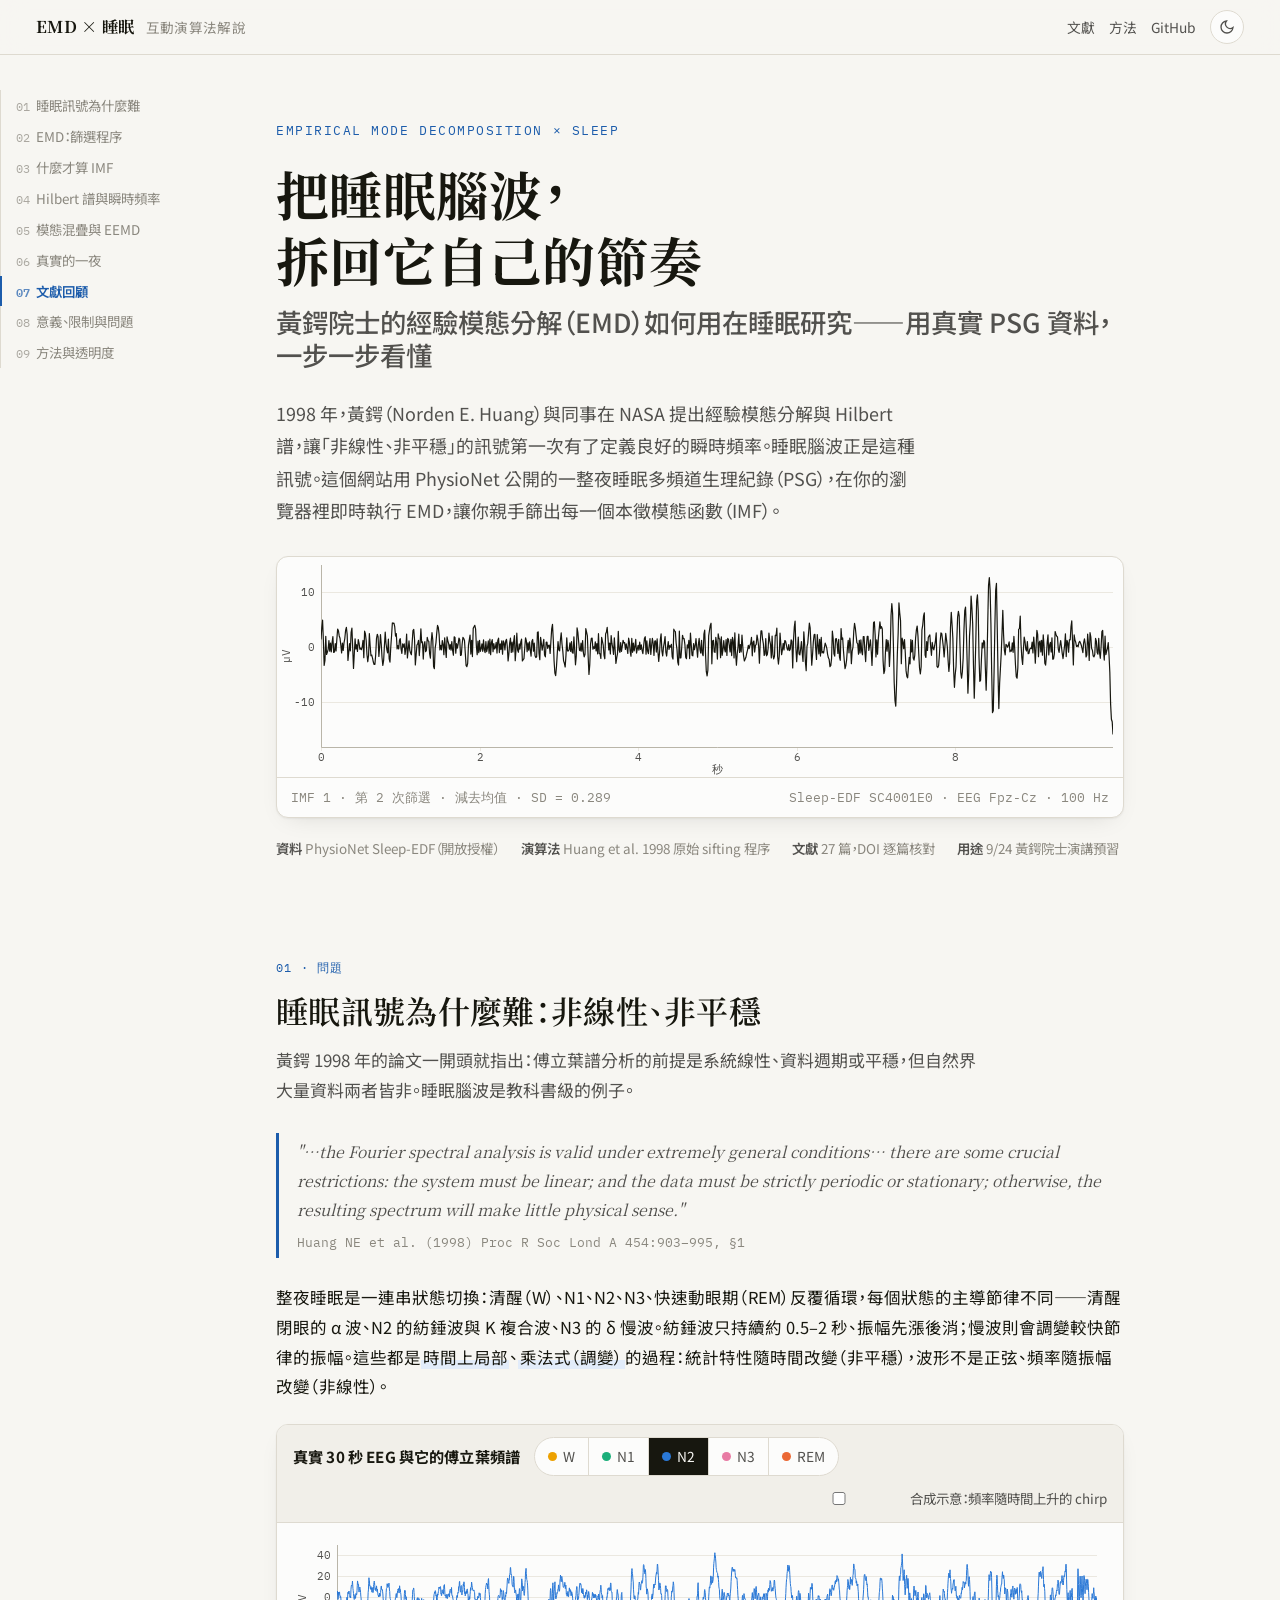
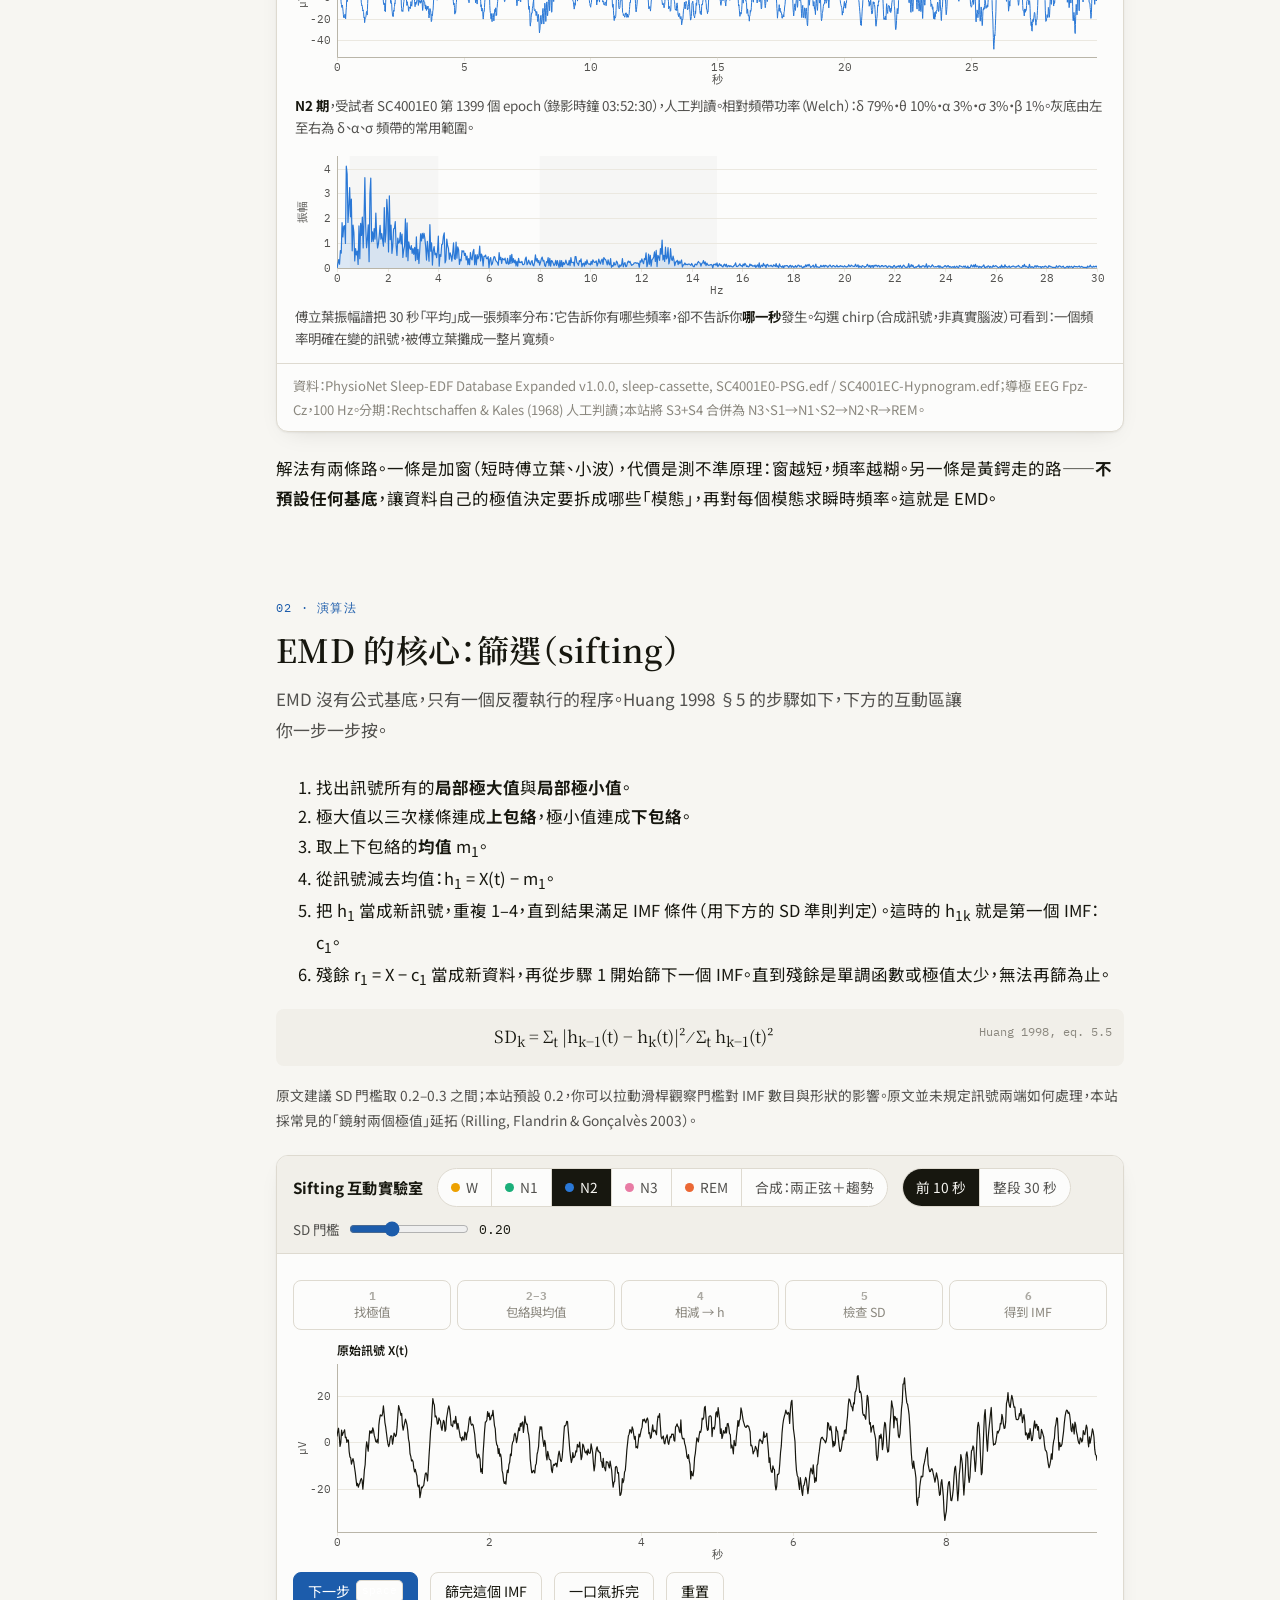
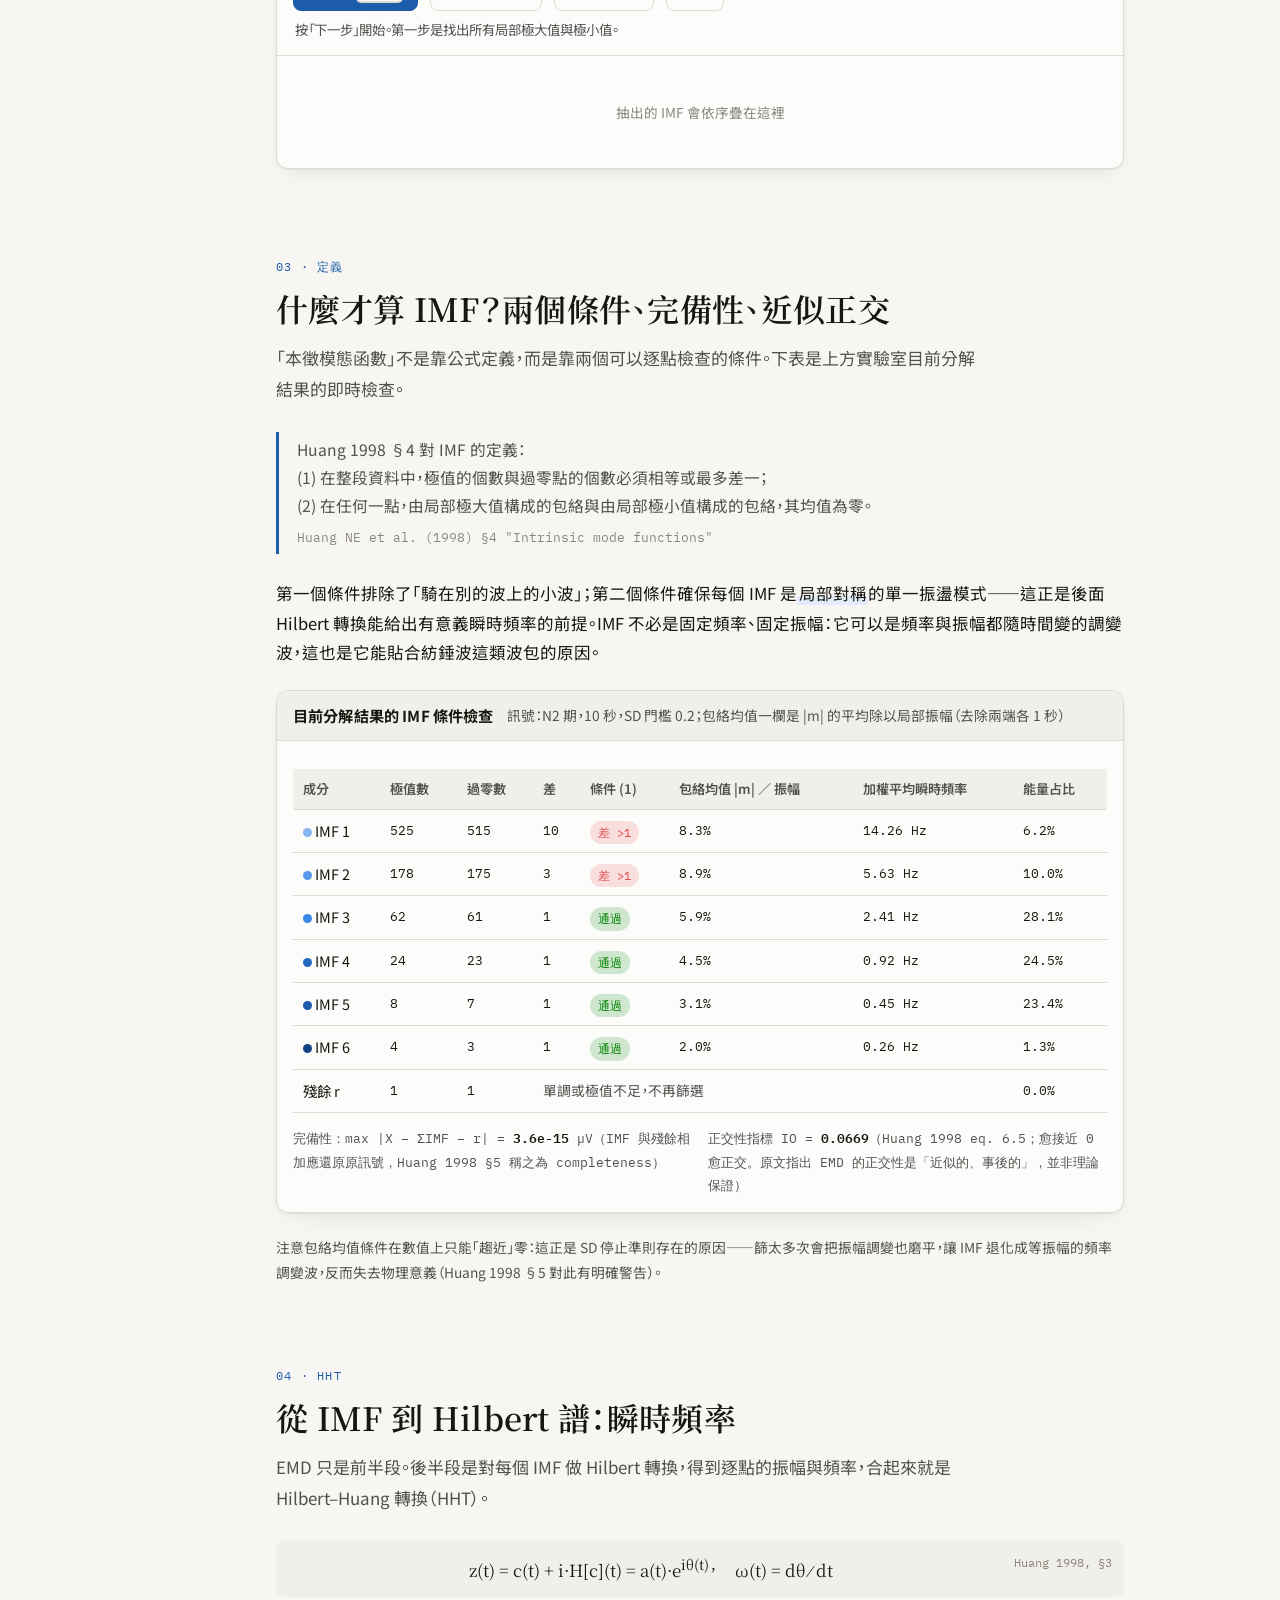
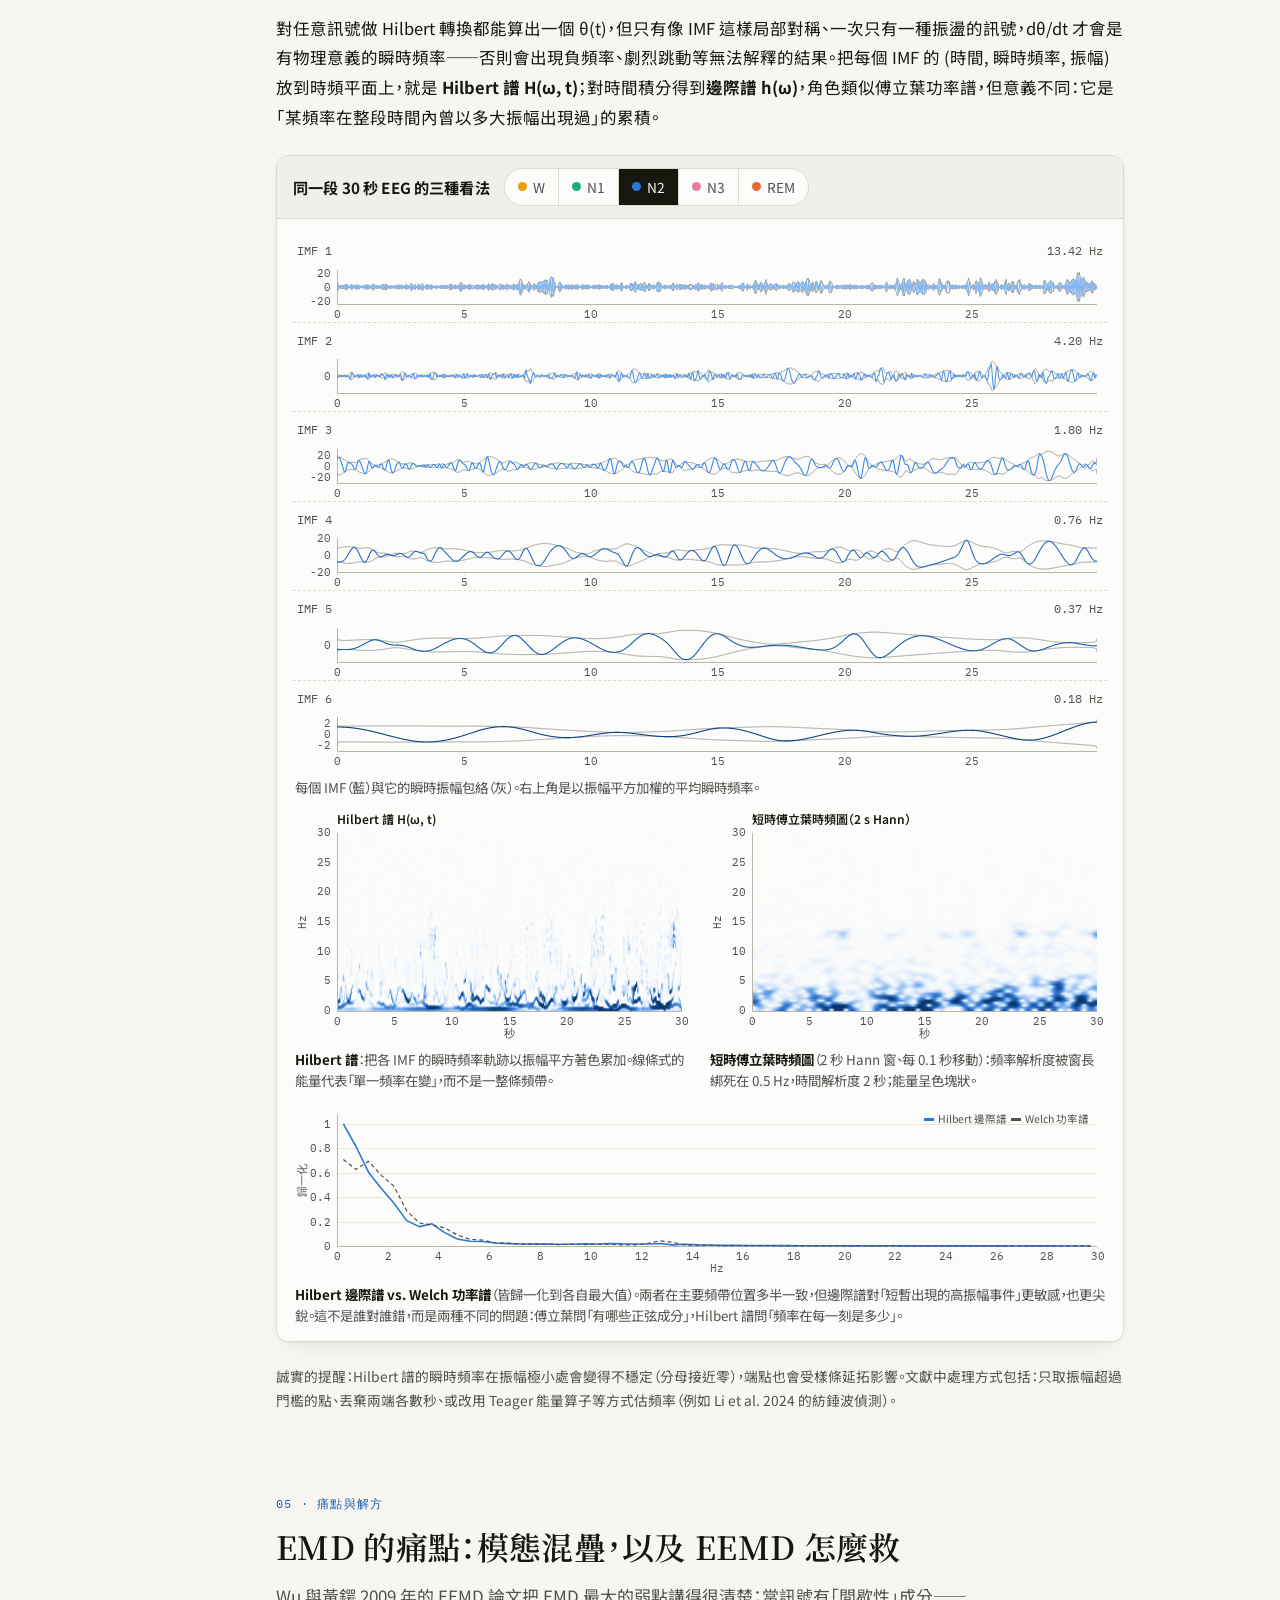
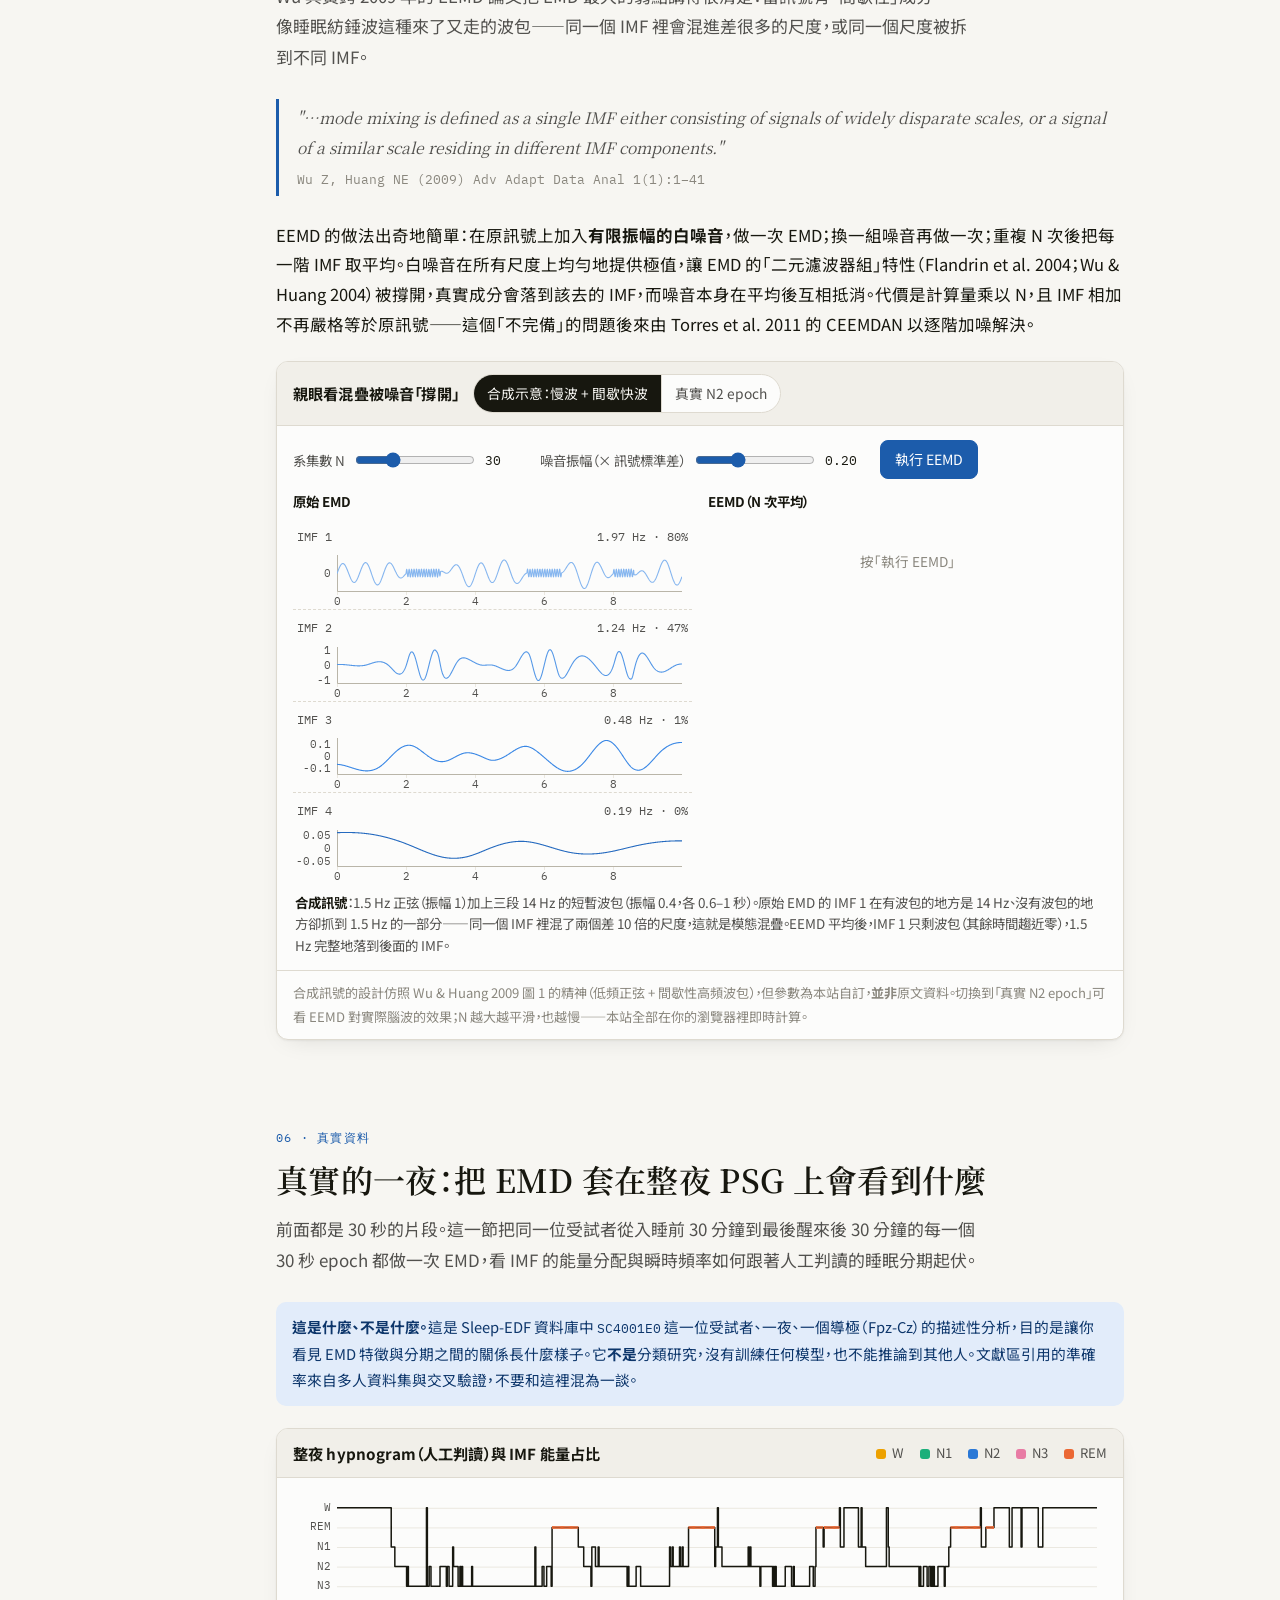
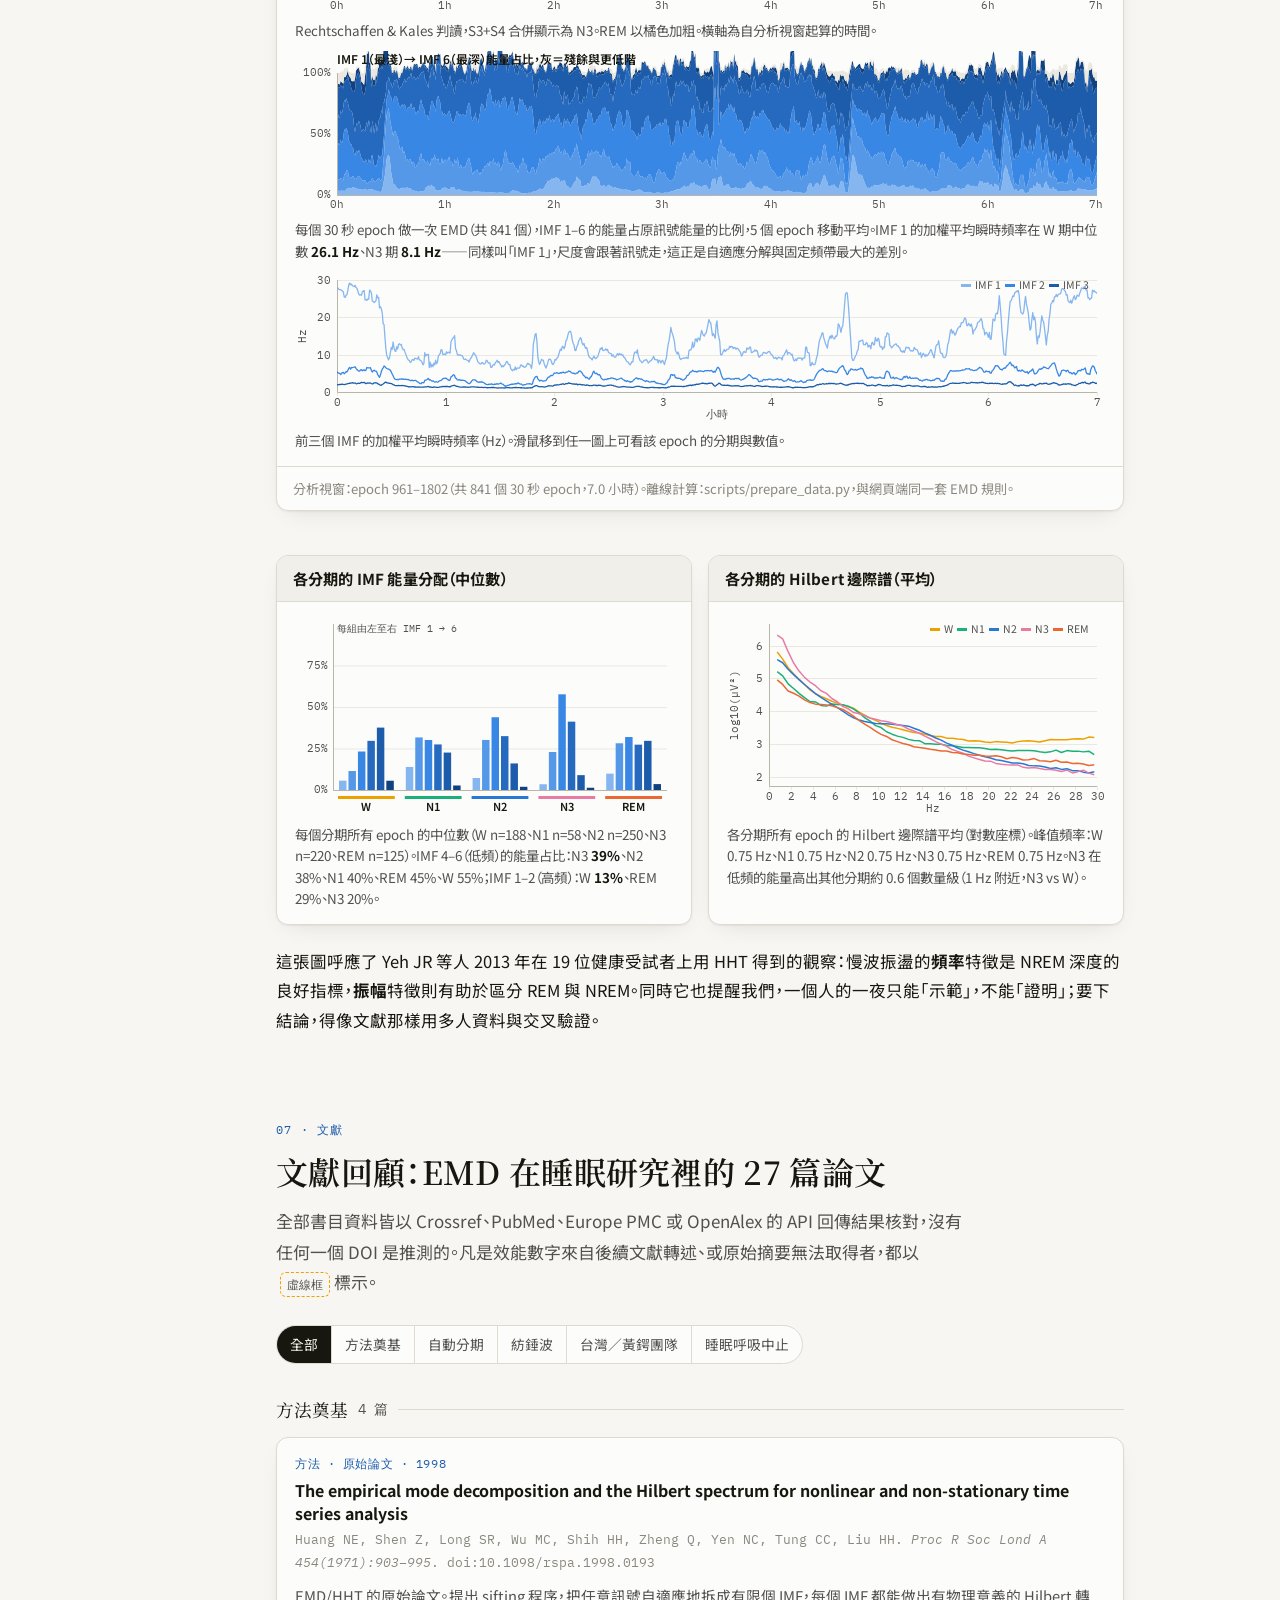
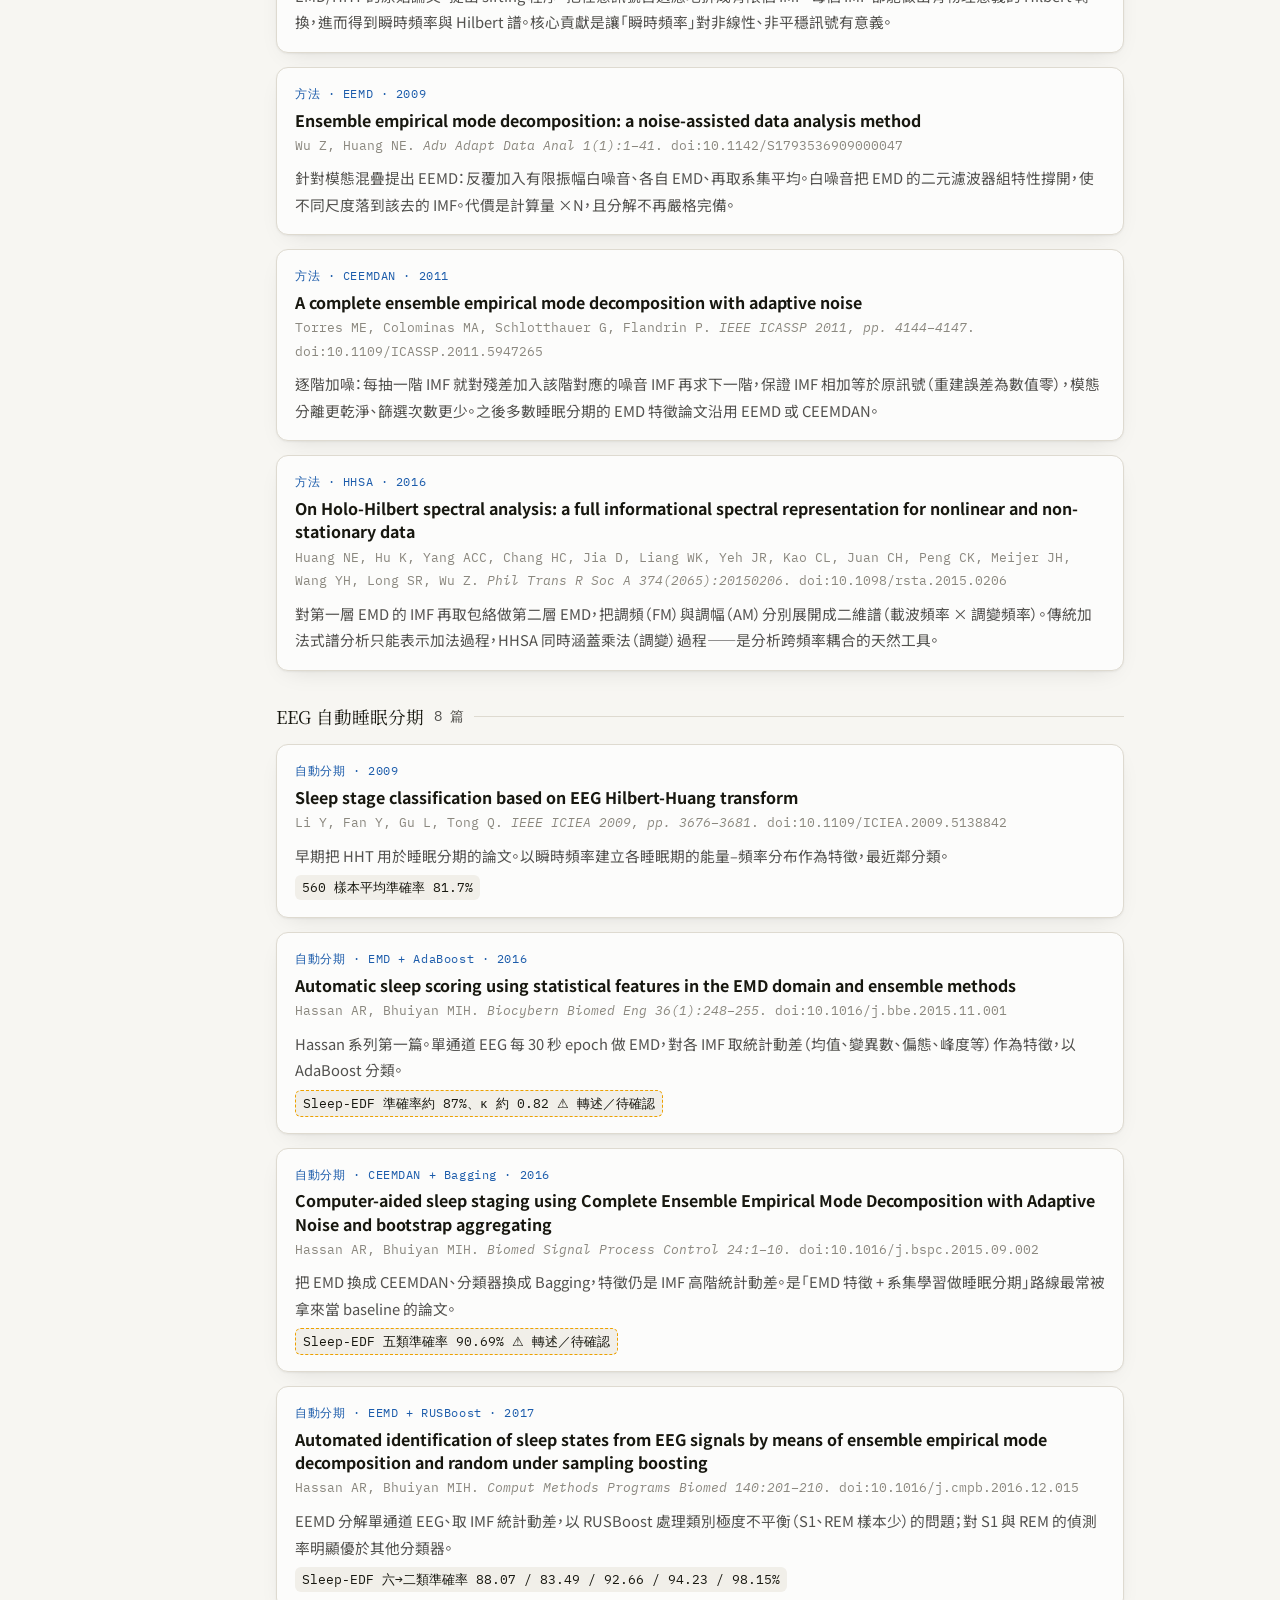
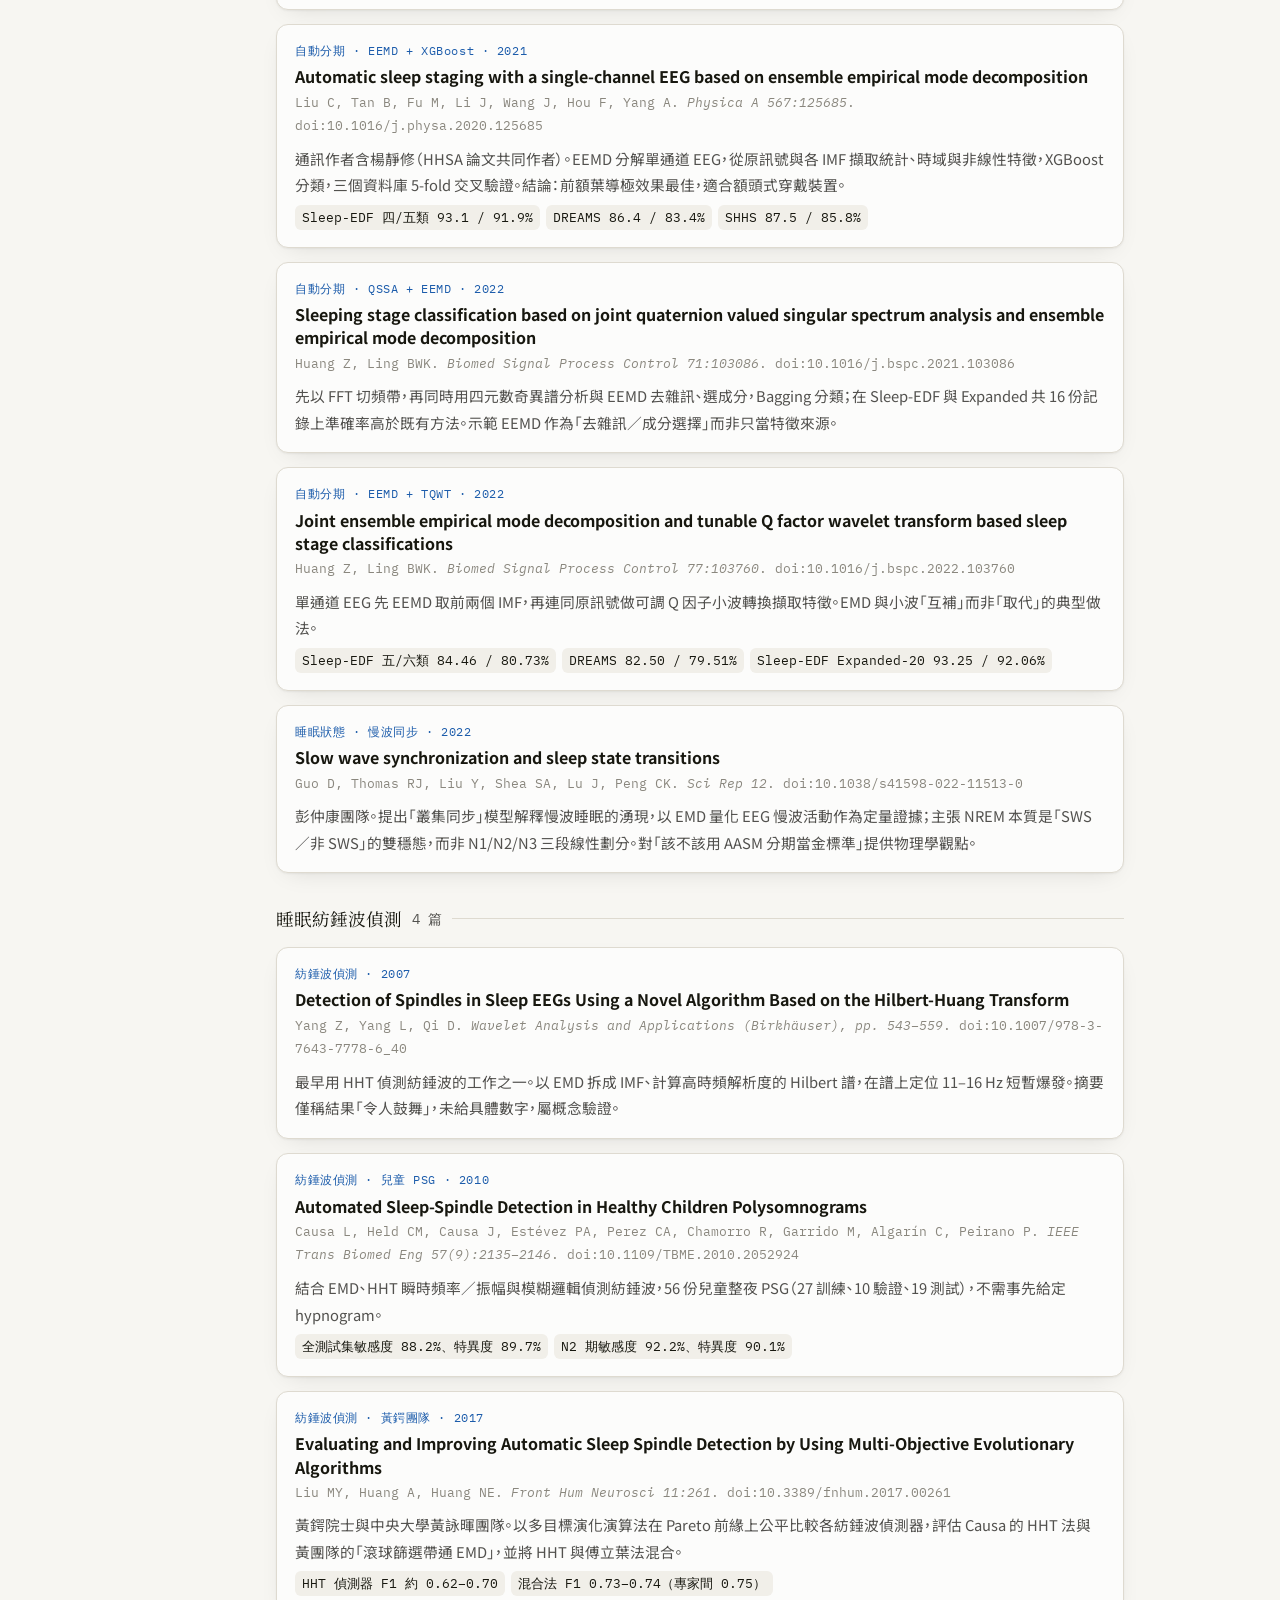
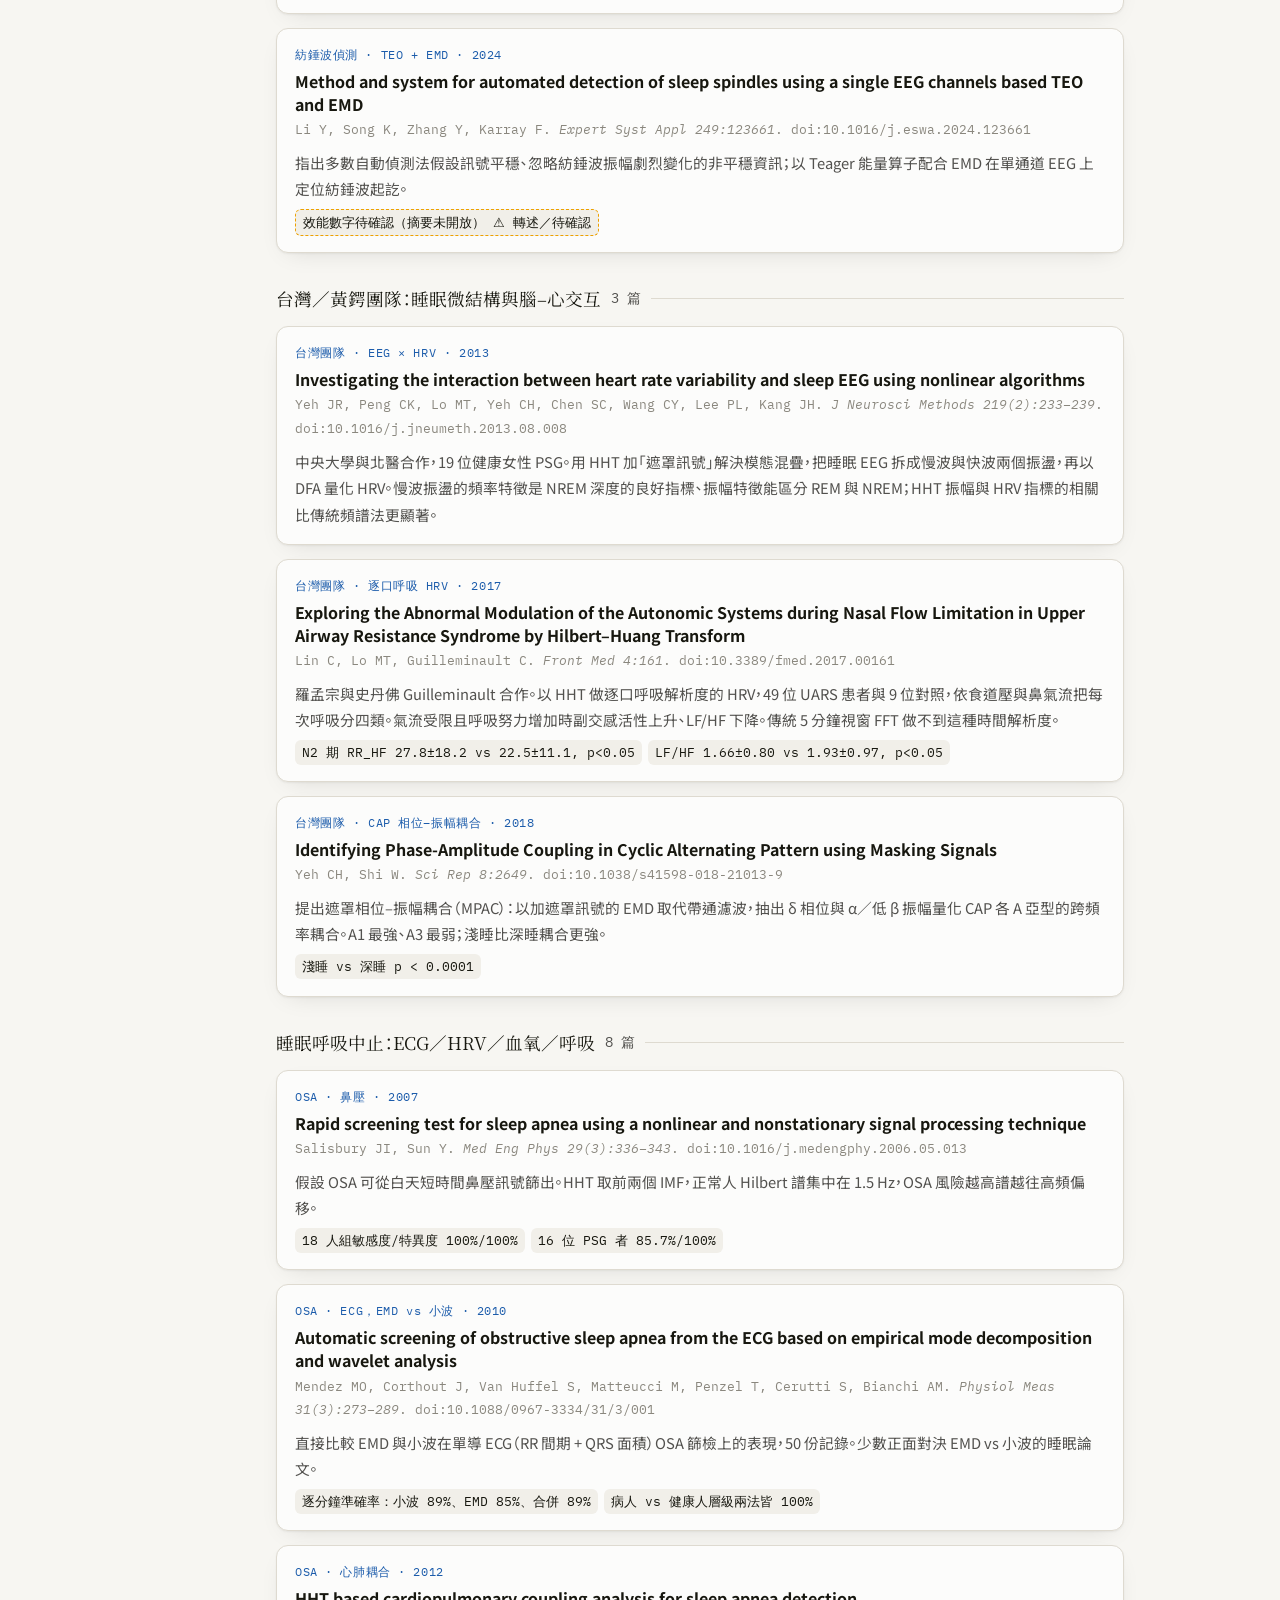
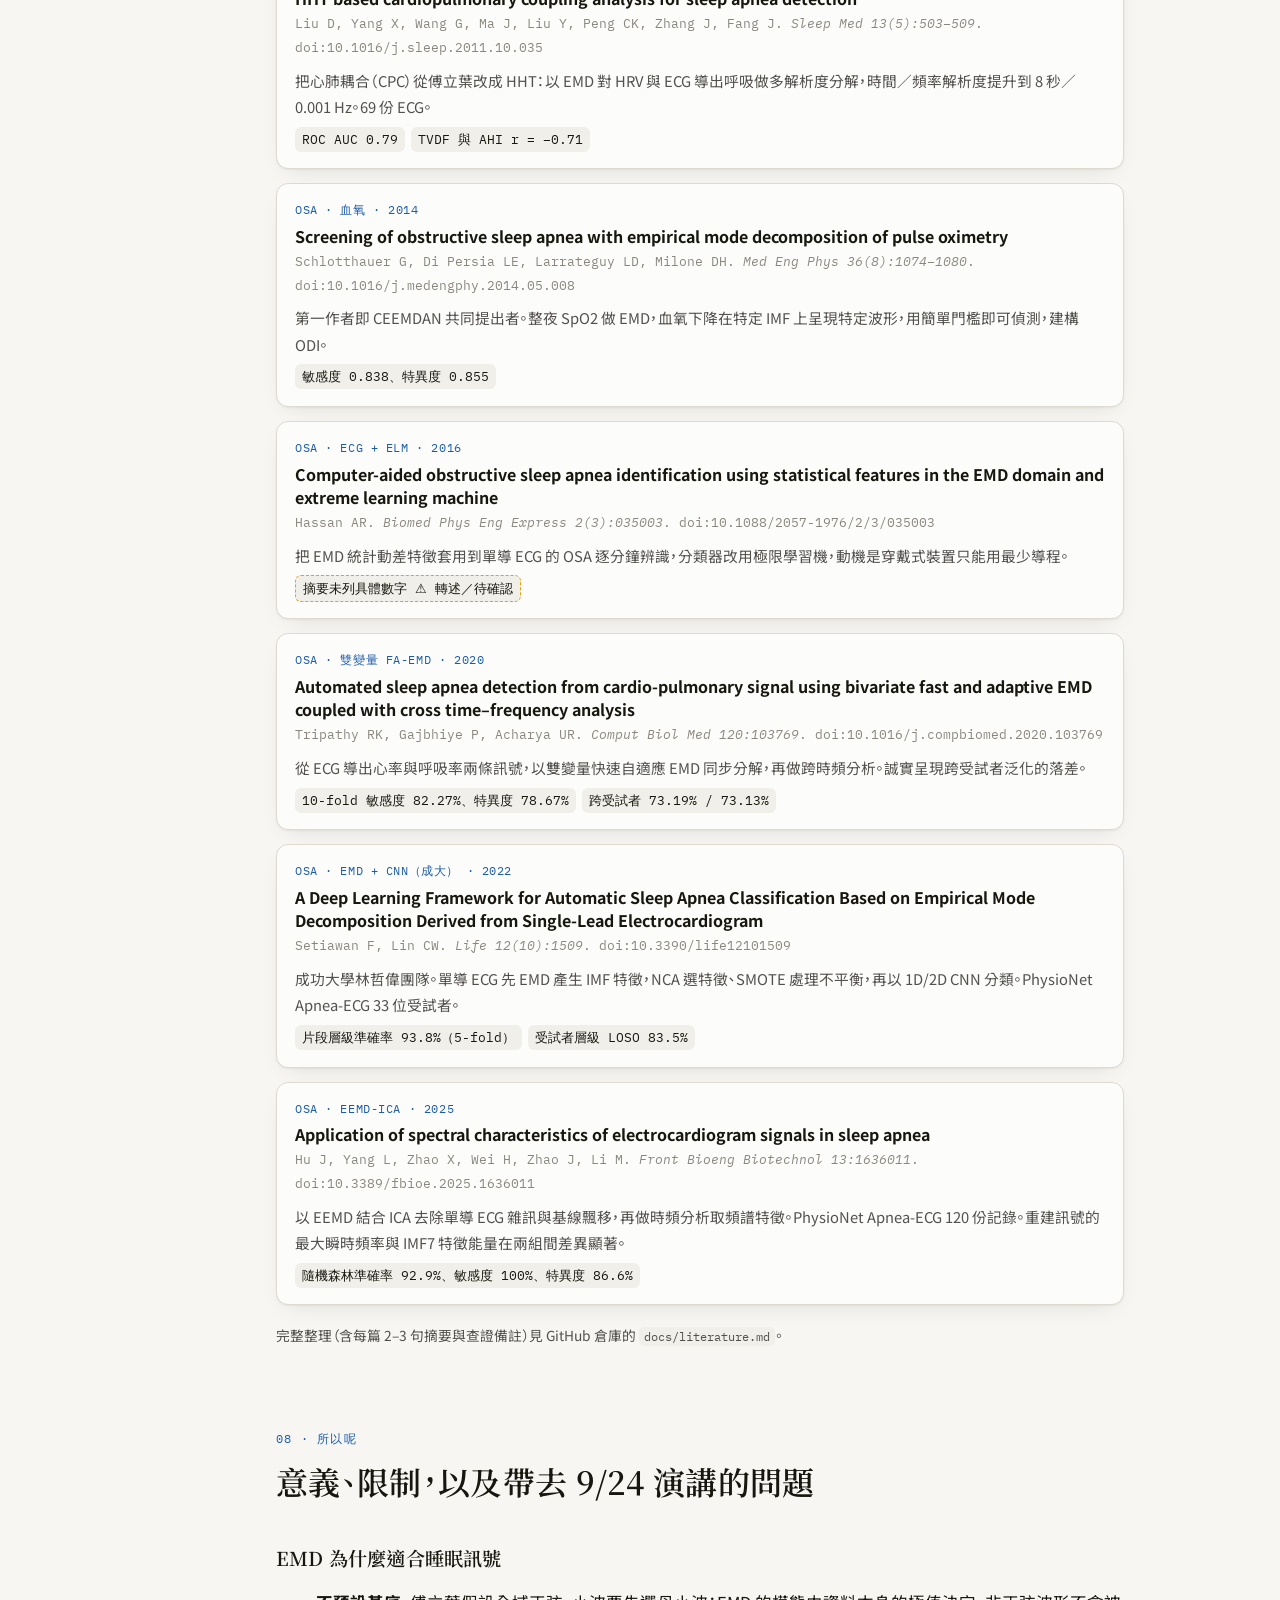
==== site/index.html @ a215f385 "EMD × 睡眠互動網站：sifting 動畫、IMF 檢驗、Hilbert 譜、EEMD、整夜 PSG 分析與 27 篇文獻 - site/：純靜態網站，瀏覽器端 EMD/EEMD/HHT（dsp." ====
<!DOCTYPE html>
<html lang="zh-Hant-TW">
<head>
<meta charset="utf-8">
<meta name="viewport" content="width=device-width, initial-scale=1">
<title>EMD 與睡眠：把腦波拆回它自己的節奏</title>
<meta name="description" content="用真實 PSG 資料，在瀏覽器裡一步步執行黃鍔院士的經驗模態分解（EMD）與 Hilbert–Huang 轉換，解釋它在睡眠研究中的意義。27 篇文獻皆經 DOI 核對。">
<meta property="og:title" content="EMD 與睡眠：把腦波拆回它自己的節奏">
<meta property="og:description" content="互動演算法網站：真實睡眠腦波、逐步 sifting、Hilbert 譜 vs. 時頻圖、EEMD、整夜資料與 27 篇核對過的文獻。">
<link rel="preconnect" href="https://fonts.googleapis.com">
<link rel="preconnect" href="https://fonts.gstatic.com" crossorigin>
<link href="https://fonts.googleapis.com/css2?family=IBM+Plex+Mono:wght@400;500&family=Noto+Sans+TC:wght@400;500;700&family=Noto+Serif+TC:wght@600;700&display=swap" rel="stylesheet">
<link rel="stylesheet" href="css/style.css">
<link rel="icon" href="data:image/svg+xml,%3Csvg xmlns='http://www.w3.org/2000/svg' viewBox='0 0 32 32'%3E%3Cpath d='M2 18c4-14 6 14 10 0s6 14 10 0 4 14 8 0' fill='none' stroke='%231c5cab' stroke-width='3' stroke-linecap='round'/%3E%3C/svg%3E">
<script>
  try { const t = localStorage.getItem('theme'); if (t) document.documentElement.dataset.theme = t; } catch (e) {}
</script>
</head>
<body>

<header class="topbar">
  <div class="inner">
    <div class="brand">EMD × 睡眠 <span>互動演算法解說</span></div>
    <div class="spacer"></div>
    <a class="link" href="#lit">文獻</a>
    <a class="link" href="#method">方法</a>
    <a class="link" id="gh-link" href="https://github.com/chiayumd15/emd-sleep" target="_blank" rel="noopener">GitHub</a>
    <button class="iconbtn" id="theme-toggle" title="切換深淺色" aria-label="切換深淺色">
      <svg width="16" height="16" viewBox="0 0 24 24" fill="none" stroke="currentColor" stroke-width="2" stroke-linecap="round"><path d="M21 12.8A9 9 0 1 1 11.2 3a7 7 0 0 0 9.8 9.8z"/></svg>
    </button>
  </div>
  <div class="progress" id="progress"></div>
</header>

<nav class="toc" aria-label="目錄">
  <ol id="toc"></ol>
</nav>

<main class="container">

<!-- ================= HERO ================= -->
<section class="hero" id="top">
  <div class="eyebrow">Empirical Mode Decomposition × Sleep</div>
  <h1>把睡眠腦波，<br>拆回它自己的節奏
    <span class="sub">黃鍔院士的經驗模態分解（EMD）如何用在睡眠研究——用真實 PSG 資料，一步一步看懂</span>
  </h1>
  <p class="lede">1998 年，黃鍔（Norden E. Huang）與同事在 NASA 提出經驗模態分解與 Hilbert 譜，讓「非線性、非平穩」的訊號第一次有了定義良好的瞬時頻率。睡眠腦波正是這種訊號。這個網站用 PhysioNet 公開的一整夜睡眠多頻道生理紀錄（PSG），在你的瀏覽器裡即時執行 EMD，讓你親手篩出每一個本徵模態函數（IMF）。</p>
  <div class="hero-canvas">
    <canvas id="hero-canvas" aria-label="即時 sifting 動畫"></canvas>
    <div class="cap"><span id="hero-cap">載入真實 EEG 中…</span><span>Sleep-EDF SC4001E0 · EEG Fpz-Cz · 100 Hz</span></div>
  </div>
  <div class="meta">
    <div><b>資料</b> PhysioNet Sleep-EDF（開放授權）</div>
    <div><b>演算法</b> Huang et al. 1998 原始 sifting 程序</div>
    <div><b>文獻</b> 27 篇，DOI 逐篇核對</div>
    <div><b>用途</b> 9/24 黃鍔院士演講預習</div>
  </div>
</section>

<!-- ================= 1 ================= -->
<section class="chapter fade" id="s1" data-title="睡眠訊號為什麼難">
  <div class="kicker">01 · 問題</div>
  <h2>睡眠訊號為什麼難：非線性、非平穩</h2>
  <p class="intro">黃鍔 1998 年的論文一開頭就指出：傅立葉譜分析的前提是系統線性、資料週期或平穩，但自然界大量資料兩者皆非。睡眠腦波是教科書級的例子。</p>

  <div class="quote"><span class="en">"…the Fourier spectral analysis is valid under extremely general conditions… there are some crucial restrictions: the system must be linear; and the data must be strictly periodic or stationary; otherwise, the resulting spectrum will make little physical sense."</span>
    <span class="src">Huang NE et al. (1998) Proc R Soc Lond A 454:903–995, §1</span></div>

  <p>整夜睡眠是一連串狀態切換：清醒（W）、N1、N2、N3、快速動眼期（REM）反覆循環，每個狀態的主導節律不同——清醒閉眼的 α 波、N2 的紡錘波與 K 複合波、N3 的 δ 慢波。紡錘波只持續約 0.5–2 秒、振幅先漲後消；慢波則會調變較快節律的振幅。這些都是<em>時間上局部</em>、<em>乘法式（調變）</em>的過程：統計特性隨時間改變（非平穩），波形不是正弦、頻率隨振幅改變（非線性）。</p>

  <div class="card pad0">
    <div class="hd">
      <h4>真實 30 秒 EEG 與它的傅立葉頻譜</h4>
      <div class="seg" id="s1-stage" role="group" aria-label="選擇睡眠分期"></div>
      <label class="slider" style="margin-left:auto"><input type="checkbox" id="s1-chirp"> 合成示意：頻率隨時間上升的 chirp</label>
    </div>
    <div class="bd">
      <canvas id="s1-sig" height="150"></canvas>
      <div class="figcap" id="s1-cap"></div>
      <canvas id="s1-spec" height="150" style="margin-top:10px"></canvas>
      <div class="figcap">傅立葉振幅譜把 30 秒「平均」成一張頻率分布：它告訴你有哪些頻率，卻不告訴你<b>哪一秒</b>發生。勾選 chirp（合成訊號，非真實腦波）可看到：一個頻率明確在變的訊號，被傅立葉攤成一整片寬頻。</div>
    </div>
    <div class="ft" id="s1-src"></div>
  </div>

  <p>解法有兩條路。一條是加窗（短時傅立葉、小波），代價是測不準原理：窗越短，頻率越糊。另一條是黃鍔走的路——<strong>不預設任何基底</strong>，讓資料自己的極值決定要拆成哪些「模態」，再對每個模態求瞬時頻率。這就是 EMD。</p>
</section>

<!-- ================= 2 ================= -->
<section class="chapter fade" id="s2" data-title="EMD：篩選程序">
  <div class="kicker">02 · 演算法</div>
  <h2>EMD 的核心：篩選（sifting）</h2>
  <p class="intro">EMD 沒有公式基底，只有一個反覆執行的程序。Huang 1998 §5 的步驟如下，下方的互動區讓你一步一步按。</p>

  <ol>
    <li>找出訊號所有的<strong>局部極大值</strong>與<strong>局部極小值</strong>。</li>
    <li>極大值以三次樣條連成<strong>上包絡</strong>，極小值連成<strong>下包絡</strong>。</li>
    <li>取上下包絡的<strong>均值</strong> m<sub>1</sub>。</li>
    <li>從訊號減去均值：h<sub>1</sub> = X(t) − m<sub>1</sub>。</li>
    <li>把 h<sub>1</sub> 當成新訊號，重複 1–4，直到結果滿足 IMF 條件（用下方的 SD 準則判定）。這時的 h<sub>1k</sub> 就是第一個 IMF：c<sub>1</sub>。</li>
    <li>殘餘 r<sub>1</sub> = X − c<sub>1</sub> 當成新資料，再從步驟 1 開始篩下一個 IMF。直到殘餘是單調函數或極值太少，無法再篩為止。</li>
  </ol>

  <div class="formula"><span class="lbl">Huang 1998, eq. 5.5</span>
    SD<sub>k</sub> = Σ<sub>t</sub> |h<sub>k−1</sub>(t) − h<sub>k</sub>(t)|² ⁄ Σ<sub>t</sub> h<sub>k−1</sub>(t)²
  </div>
  <p class="small">原文建議 SD 門檻取 0.2–0.3 之間；本站預設 0.2，你可以拉動滑桿觀察門檻對 IMF 數目與形狀的影響。原文並未規定訊號兩端如何處理，本站採常見的「鏡射兩個極值」延拓（Rilling, Flandrin &amp; Gonçalvès 2003）。</p>

  <div class="card pad0" id="playground">
    <div class="hd">
      <h4>Sifting 互動實驗室</h4>
      <div class="seg" id="s2-stage" role="group" aria-label="選擇訊號"></div>
      <label class="slider">SD 門檻 <input type="range" id="s2-sd" min="0.05" max="0.5" step="0.05" value="0.2"><span class="v" id="s2-sdv">0.20</span></label>
    </div>
    <div class="bd">
      <div class="steps" id="s2-steps">
        <div class="st" data-k="extrema"><b>1</b>找極值</div>
        <div class="st" data-k="envelope"><b>2–3</b>包絡與均值</div>
        <div class="st" data-k="sift"><b>4</b>相減 → h</div>
        <div class="st" data-k="check"><b>5</b>檢查 SD</div>
        <div class="st" data-k="imf"><b>6</b>得到 IMF</div>
      </div>
      <canvas id="s2-main" height="220"></canvas>
      <div class="controls" style="margin-top:10px">
        <button class="btn primary" id="s2-next">下一步 <kbd>space</kbd></button>
        <button class="btn" id="s2-auto-imf">篩完這個 IMF</button>
        <button class="btn" id="s2-auto-all">一口氣拆完</button>
        <button class="btn" id="s2-reset">重置</button>
        <span class="stat" id="s2-stat"></span>
      </div>
      <div class="figcap" id="s2-explain"></div>
    </div>
    <div class="bd imf-stack" id="s2-stack" style="border-top:1px solid var(--border)"></div>
  </div>
</section>

<!-- ================= 3 ================= -->
<section class="chapter fade" id="s3" data-title="什麼才算 IMF">
  <div class="kicker">03 · 定義</div>
  <h2>什麼才算 IMF？兩個條件、完備性、近似正交</h2>
  <p class="intro">「本徵模態函數」不是靠公式定義，而是靠兩個可以逐點檢查的條件。下表是上方實驗室目前分解結果的即時檢查。</p>

  <div class="quote">Huang 1998 §4 對 IMF 的定義：<br>(1) 在整段資料中，極值的個數與過零點的個數必須相等或最多差一；<br>(2) 在任何一點，由局部極大值構成的包絡與由局部極小值構成的包絡，其均值為零。
    <span class="src">Huang NE et al. (1998) §4 "Intrinsic mode functions"</span></div>

  <p>第一個條件排除了「騎在別的波上的小波」；第二個條件確保每個 IMF 是<em>局部對稱</em>的單一振盪模式——這正是後面 Hilbert 轉換能給出有意義瞬時頻率的前提。IMF 不必是固定頻率、固定振幅：它可以是頻率與振幅都隨時間變的調變波，這也是它能貼合紡錘波這類波包的原因。</p>

  <div class="card pad0">
    <div class="hd"><h4>目前分解結果的 IMF 條件檢查</h4><span class="small" id="s3-which"></span></div>
    <div class="bd" style="overflow-x:auto">
      <table class="tbl" id="s3-table"><thead><tr><th>成分</th><th>極值數</th><th>過零數</th><th>差</th><th>條件 (1)</th><th>包絡均值 |m| ／ 振幅</th><th>加權平均瞬時頻率</th><th>能量占比</th></tr></thead><tbody></tbody></table>
      <div class="row two" style="margin-top:6px">
        <div class="stat">完備性：max |X − ΣIMF − r| = <b id="s3-recon">—</b> µV（IMF 與殘餘相加應還原原訊號，Huang 1998 §5 稱之為 completeness）</div>
        <div class="stat">正交性指標 IO = <b id="s3-io">—</b>（Huang 1998 eq. 6.5；愈接近 0 愈正交。原文指出 EMD 的正交性是「近似的、事後的」，並非理論保證）</div>
      </div>
    </div>
  </div>
  <p class="small">注意包絡均值條件在數值上只能「趨近」零：這正是 SD 停止準則存在的原因——篩太多次會把振幅調變也磨平，讓 IMF 退化成等振幅的頻率調變波，反而失去物理意義（Huang 1998 §5 對此有明確警告）。</p>
</section>

<!-- ================= 4 ================= -->
<section class="chapter fade" id="s4" data-title="Hilbert 譜與瞬時頻率">
  <div class="kicker">04 · HHT</div>
  <h2>從 IMF 到 Hilbert 譜：瞬時頻率</h2>
  <p class="intro">EMD 只是前半段。後半段是對每個 IMF 做 Hilbert 轉換，得到逐點的振幅與頻率，合起來就是 Hilbert–Huang 轉換（HHT）。</p>

  <div class="formula"><span class="lbl">Huang 1998, §3</span>
    z(t) = c(t) + i·H[c](t) = a(t)·e<sup>iθ(t)</sup>，　ω(t) = dθ ⁄ dt
  </div>
  <p>對任意訊號做 Hilbert 轉換都能算出一個 θ(t)，但只有像 IMF 這樣局部對稱、一次只有一種振盪的訊號，dθ/dt 才會是有物理意義的瞬時頻率——否則會出現負頻率、劇烈跳動等無法解釋的結果。把每個 IMF 的 (時間, 瞬時頻率, 振幅) 放到時頻平面上，就是 <strong>Hilbert 譜 H(ω, t)</strong>；對時間積分得到<strong>邊際譜 h(ω)</strong>，角色類似傅立葉功率譜，但意義不同：它是「某頻率在整段時間內曾以多大振幅出現過」的累積。</p>

  <div class="card pad0">
    <div class="hd"><h4>同一段 30 秒 EEG 的三種看法</h4><div class="seg" id="s4-stage" role="group"></div></div>
    <div class="bd">
      <div id="s4-imfs" class="imf-stack"></div>
      <div class="figcap" style="margin-bottom:12px">每個 IMF（藍）與它的瞬時振幅包絡（灰）。右上角是以振幅平方加權的平均瞬時頻率。</div>
      <div class="row two">
        <div><canvas id="s4-hs" height="230"></canvas><div class="figcap"><b>Hilbert 譜</b>：把各 IMF 的瞬時頻率軌跡以振幅平方著色累加。線條式的能量代表「單一頻率在變」，而不是一整條頻帶。</div></div>
        <div><canvas id="s4-stft" height="230"></canvas><div class="figcap"><b>短時傅立葉時頻圖</b>（2 秒 Hann 窗、每 0.1 秒移動）：頻率解析度被窗長綁死在 0.5 Hz，時間解析度 2 秒；能量呈色塊狀。</div></div>
      </div>
      <canvas id="s4-marg" height="170" style="margin-top:14px"></canvas>
      <div class="figcap"><b>Hilbert 邊際譜 vs. Welch 功率譜</b>（皆歸一化到各自最大值）。兩者在主要頻帶位置多半一致，但邊際譜對「短暫出現的高振幅事件」更敏感，也更尖銳。這不是誰對誰錯，而是兩種不同的問題：傅立葉問「有哪些正弦成分」，Hilbert 譜問「頻率在每一刻是多少」。</div>
    </div>
  </div>
  <p class="small">誠實的提醒：Hilbert 譜的瞬時頻率在振幅極小處會變得不穩定（分母接近零），端點也會受樣條延拓影響。文獻中處理方式包括：只取振幅超過門檻的點、丟棄兩端各數秒、或改用 Teager 能量算子等方式估頻率（例如 Li et al. 2024 的紡錘波偵測）。</p>
</section>

<!-- ================= 5 ================= -->
<section class="chapter fade" id="s5" data-title="模態混疊與 EEMD">
  <div class="kicker">05 · 痛點與解方</div>
  <h2>EMD 的痛點：模態混疊，以及 EEMD 怎麼救</h2>
  <p class="intro">Wu 與黃鍔 2009 年的 EEMD 論文把 EMD 最大的弱點講得很清楚：當訊號有「間歇性」成分——像睡眠紡錘波這種來了又走的波包——同一個 IMF 裡會混進差很多的尺度，或同一個尺度被拆到不同 IMF。</p>

  <div class="quote"><span class="en">"…mode mixing is defined as a single IMF either consisting of signals of widely disparate scales, or a signal of a similar scale residing in different IMF components."</span>
    <span class="src">Wu Z, Huang NE (2009) Adv Adapt Data Anal 1(1):1–41</span></div>

  <p>EEMD 的做法出奇地簡單：在原訊號上加入<strong>有限振幅的白噪音</strong>，做一次 EMD；換一組噪音再做一次；重複 N 次後把每一階 IMF 取平均。白噪音在所有尺度上均勻地提供極值，讓 EMD 的「二元濾波器組」特性（Flandrin et al. 2004；Wu &amp; Huang 2004）被撐開，真實成分會落到該去的 IMF，而噪音本身在平均後互相抵消。代價是計算量乘以 N，且 IMF 相加不再嚴格等於原訊號——這個「不完備」的問題後來由 Torres et al. 2011 的 CEEMDAN 以逐階加噪解決。</p>

  <div class="card pad0">
    <div class="hd">
      <h4>親眼看混疊被噪音「撐開」</h4>
      <div class="seg" id="s5-src" role="group"><button class="active" data-v="synth">合成示意：慢波 + 間歇快波</button><button data-v="N2">真實 N2 epoch</button></div>
    </div>
    <div class="bd">
      <div class="controls">
        <label class="slider">系集數 N <input type="range" id="s5-n" min="1" max="100" step="1" value="30"><span class="v" id="s5-nv">30</span></label>
        <label class="slider">噪音振幅（× 訊號標準差）<input type="range" id="s5-eps" min="0" max="0.6" step="0.05" value="0.2"><span class="v" id="s5-epsv">0.20</span></label>
        <button class="btn primary" id="s5-run">執行 EEMD</button>
        <span class="stat" id="s5-stat"></span>
      </div>
      <div class="row two" style="margin-top:12px">
        <div><div class="figcap" style="margin:0 0 6px"><b>原始 EMD</b></div><div id="s5-emd" class="imf-stack"></div></div>
        <div><div class="figcap" style="margin:0 0 6px"><b>EEMD（N 次平均）</b></div><div id="s5-eemd" class="imf-stack"></div></div>
      </div>
      <div class="figcap" id="s5-cap"></div>
    </div>
    <div class="ft">合成訊號的設計仿照 Wu &amp; Huang 2009 圖 1 的精神（低頻正弦 + 間歇性高頻波包），但參數為本站自訂，<b>並非</b>原文資料。切換到「真實 N2 epoch」可看 EEMD 對實際腦波的效果；N 越大越平滑，也越慢——本站全部在你的瀏覽器裡即時計算。</div>
  </div>
</section>

<!-- ================= 6 ================= -->
<section class="chapter fade" id="s6" data-title="真實的一夜">
  <div class="kicker">06 · 真實資料</div>
  <h2>真實的一夜：把 EMD 套在整夜 PSG 上會看到什麼</h2>
  <p class="intro">前面都是 30 秒的片段。這一節把同一位受試者從入睡前 30 分鐘到最後醒來後 30 分鐘的每一個 30 秒 epoch 都做一次 EMD，看 IMF 的能量分配與瞬時頻率如何跟著人工判讀的睡眠分期起伏。</p>

  <div class="note"><b>這是什麼、不是什麼。</b>這是 Sleep-EDF 資料庫中 <span class="mono">SC4001E0</span> 這一位受試者、一夜、一個導極（Fpz-Cz）的描述性分析，目的是讓你看見 EMD 特徵與分期之間的關係長什麼樣子。它<b>不是</b>分類研究，沒有訓練任何模型，也不能推論到其他人。文獻區引用的準確率來自多人資料集與交叉驗證，不要和這裡混為一談。</div>

  <div class="card pad0">
    <div class="hd"><h4>整夜 hypnogram（人工判讀）與 IMF 能量占比</h4>
      <div class="stage-legend" style="margin-left:auto"><span style="--c:var(--st-W)">W</span><span style="--c:var(--st-N1)">N1</span><span style="--c:var(--st-N2)">N2</span><span style="--c:var(--st-N3)">N3</span><span style="--c:var(--st-REM)">REM</span></div>
    </div>
    <div class="bd">
      <canvas id="s6-hyp" height="120"></canvas>
      <div class="figcap" style="margin-bottom:10px">Rechtschaffen &amp; Kales 判讀，S3+S4 合併顯示為 N3。REM 以橘色加粗。橫軸為自分析視窗起算的時間。</div>
      <canvas id="s6-energy" height="160"></canvas>
      <div class="figcap" id="s6-energy-cap" style="margin-bottom:10px"></div>
      <canvas id="s6-freq" height="150"></canvas>
      <div class="figcap">前三個 IMF 的加權平均瞬時頻率（Hz）。滑鼠移到任一圖上可看該 epoch 的分期與數值。</div>
    </div>
    <div class="ft" id="s6-src"></div>
  </div>

  <div class="row two">
    <div class="card pad0">
      <div class="hd"><h4>各分期的 IMF 能量分配（中位數）</h4></div>
      <div class="bd"><canvas id="s6-bars" height="200"></canvas><div class="figcap" id="s6-bars-cap"></div></div>
    </div>
    <div class="card pad0">
      <div class="hd"><h4>各分期的 Hilbert 邊際譜（平均）</h4></div>
      <div class="bd"><canvas id="s6-marg" height="200"></canvas><div class="figcap" id="s6-marg-cap"></div></div>
    </div>
  </div>

  <p>這張圖呼應了 Yeh JR 等人 2013 年在 19 位健康受試者上用 HHT 得到的觀察：慢波振盪的<strong>頻率</strong>特徵是 NREM 深度的良好指標，<strong>振幅</strong>特徵則有助於區分 REM 與 NREM。同時它也提醒我們，一個人的一夜只能「示範」，不能「證明」；要下結論，得像文獻那樣用多人資料與交叉驗證。</p>
</section>

<!-- ================= 7 ================= -->
<section class="chapter fade" id="lit" data-title="文獻回顧">
  <div class="kicker">07 · 文獻</div>
  <h2>文獻回顧：EMD 在睡眠研究裡的 27 篇論文</h2>
  <p class="intro">全部書目資料皆以 Crossref、PubMed、Europe PMC 或 OpenAlex 的 API 回傳結果核對，沒有任何一個 DOI 是推測的。凡是效能數字來自後續文獻轉述、或原始摘要無法取得者，都以<span class="num flag" style="display:inline-block;font-family:var(--font-mono);font-size:.78rem;border:1px dashed var(--series-4);padding:0 6px;border-radius:6px;margin:0 4px">虛線框</span>標示。</p>
  <div class="controls" style="margin-bottom:6px">
    <div class="seg" id="lit-filter" role="group">
      <button class="active" data-v="all">全部</button>
      <button data-v="method">方法奠基</button>
      <button data-v="staging">自動分期</button>
      <button data-v="spindle">紡錘波</button>
      <button data-v="tw">台灣／黃鍔團隊</button>
      <button data-v="osa">睡眠呼吸中止</button>
    </div>
  </div>
  <div id="papers"></div>
  <p class="small" style="margin-top:18px">完整整理（含每篇 2–3 句摘要與查證備註）見 GitHub 倉庫的 <code>docs/literature.md</code>。</p>
</section>

<!-- ================= 8 ================= -->
<section class="chapter fade" id="s8" data-title="意義、限制與問題">
  <div class="kicker">08 · 所以呢</div>
  <h2>意義、限制，以及帶去 9/24 演講的問題</h2>

  <h3>EMD 為什麼適合睡眠訊號</h3>
  <ul>
    <li><strong>不預設基底。</strong>傅立葉假設全域正弦、小波要先選母小波；EMD 的模態由資料本身的極值決定，非正弦波形不會被硬拆成一堆諧波（Huang 1998）。</li>
    <li><strong>瞬時頻率有意義。</strong>因此能做到「逐口呼吸」解析度的 HRV（Lin, Lo &amp; Guilleminault 2017），或 8 秒／0.001 Hz 的心肺耦合（Liu et al. 2012）——這是固定視窗的傅立葉做不到的。</li>
    <li><strong>對局部事件敏感。</strong>血氧下降（Schlotthauer et al. 2014）、紡錘波（Causa et al. 2010）這類暫態會落在特定 IMF，不必事先設計濾波器。</li>
    <li><strong>天然的多尺度分解。</strong>IMF 由高頻到低頻排列，對白噪音近似二元濾波器組，因此 IMF 的統計動差可以直接當分期特徵（Hassan &amp; Bhuiyan 2016、2017；Liu et al. 2021）。</li>
  </ul>

  <h3>EMD 的限制（文獻與本站實作都遇到的）</h3>
  <ul>
    <li><strong>模態混疊。</strong>第 5 節示範過；EEMD、CEEMDAN、遮罩訊號（Yeh et al. 2013）、滾球篩選（Liu, Huang &amp; Huang 2017）都是為此而生。</li>
    <li><strong>端點效應。</strong>樣條在兩端沒有極值可依附，會發散並向內污染；對 30 秒 epoch 影響不小。本站用鏡射延拓，但這是實作選擇，不是理論解。</li>
    <li><strong>計算量。</strong>EMD 無閉式解；EEMD 再乘上系集數。你在第 5 節把 N 拉到 100 時應該已經感覺到了。</li>
    <li><strong>可重現性。</strong>停止準則、包絡插值、端點處理、噪音振幅都會改變 IMF 的數目與內容。第 2 節的 SD 滑桿就是活生生的例子——同一段資料，門檻從 0.2 改成 0.05，IMF 會不一樣。</li>
    <li><strong>缺乏嚴格理論。</strong>沒有唯一性與收斂性證明；IMF 的生理意義要事後對應，不像 δ/θ/α 頻帶有既定定義。</li>
  </ul>

  <h3>方法演進一覽</h3>
  <table class="tbl">
    <thead><tr><th>方法</th><th>年份</th><th>解決的問題</th><th>代價</th></tr></thead>
    <tbody>
      <tr><td>EMD（Huang et al.）</td><td class="mono">1998</td><td>讓非線性非平穩訊號有可用的瞬時頻率</td><td>模態混疊、端點效應、無理論保證</td></tr>
      <tr><td>EEMD（Wu &amp; Huang）</td><td class="mono">2009</td><td>白噪音系集抑制模態混疊</td><td>計算量 ×N、不完備、殘留噪音</td></tr>
      <tr><td>CEEMDAN（Torres et al.）</td><td class="mono">2011</td><td>逐階加噪，恢復完備、減少篩選次數</td><td>仍需系集、仍有端點效應</td></tr>
      <tr><td>HHSA（Huang et al.）</td><td class="mono">2016</td><td>對 IMF 包絡再做 EMD，把調幅（AM）與調頻（FM）分開，處理乘法式的調變過程</td><td>計算量再翻倍、結果維度高</td></tr>
    </tbody>
  </table>

  <div class="warn"><b>一個查證後的空白。</b>截至 2026 年 9 月 19 日、在本站的查證範圍內，我們<b>沒有找到</b>以 Holo-Hilbert 譜分析（HHSA）直接分析睡眠 EEG（例如慢波–紡錘波耦合、CAP）並發表於期刊的論文；HHSA 的生醫應用目前集中在麻醉、聽覺穩態反應與認知退化。Yeh &amp; Shi 2018 用遮罩 EMD 做 CAP 的相位–振幅耦合，是最接近的一步。這可能是我們查漏，也可能是真的缺口——正好可以在演講上問。</div>

  <h3>可以帶去演講的問題</h3>
  <div class="faq">
    <details><summary>HHSA 把 AM 與 FM 分開展開，在睡眠上最該先拿來看什麼？</summary><div class="a">慢波（0.5–2 Hz）調變紡錘波（11–16 Hz）振幅，是 NREM 記憶固化研究的核心現象；它是乘法式過程，理論上正是 HHSA 的主場。目前的 PAC 研究多用帶通濾波加 Hilbert，濾波器邊界是人為決定的。</div></details>
    <details><summary>停止準則與端點處理有沒有「建議標準」？</summary><div class="a">Huang 1998 給的是 SD 0.2–0.3 的經驗範圍；後來也有 S-number 準則等。不同實作結果不同，跨研究比較困難。演講者本人怎麼看這件事？</div></details>
    <details><summary>EEMD 的系集數與噪音振幅要怎麼選？</summary><div class="a">Wu &amp; Huang 2009 給了噪音振幅約 0.2 倍標準差、系集數數百的經驗值，並推導系集誤差 ∝ ε/√N。臨床上整夜多導 PSG 的計算成本能不能接受？</div></details>
    <details><summary>單導額頭 EEG 加 EMD 特徵，離「居家睡眠分期」還有多遠？</summary><div class="a">Liu et al. 2021 在三個資料庫上得到前額導極最好的結果。這對穿戴式裝置與自製腦波儀是好消息，但跨受試者的泛化（Tripathy 2020 顯示 subject-specific 驗證會掉 10 個百分點）仍是問題。</div></details>
    <details><summary>Guo 等人 2022 用 EMD 主張 NREM 是「SWS / 非 SWS」雙穩態，而不是 N1/N2/N3 三段。演講者同意嗎？</summary><div class="a">如果同意，AASM 分期作為金標準的地位會被質疑；那麼 EMD 特徵做「自動分期」時，是該去逼近人工分期，還是該去發現新的狀態？</div></details>
  </div>
</section>

<!-- ================= 9 ================= -->
<section class="chapter fade" id="method" data-title="方法與透明度">
  <div class="kicker">09 · 方法與透明度</div>
  <h2>資料、參數、驗證，以及與 AI 討論的紀錄</h2>

  <h3>資料</h3>
  <table class="tbl" id="method-data">
    <tbody>
      <tr><th>來源</th><td>PhysioNet Sleep-EDF Database Expanded v1.0.0，sleep-cassette 子集，檔案 <span class="mono">SC4001E0-PSG.edf</span> 與 <span class="mono">SC4001EC-Hypnogram.edf</span>（Kemp et al. 2000；Goldberger et al. 2000）。授權：Open Data Commons Attribution License v1.0。</td></tr>
      <tr><th>導極與取樣</th><td>EEG Fpz-Cz，100 Hz，單位 µV。分期為 Rechtschaffen &amp; Kales 人工判讀；本站將 S1→N1、S2→N2、S3+S4→N3、R→REM。</td></tr>
      <tr><th>代表性 epoch 的選法</th><td>每個分期只從「≥3 個 epoch 的連續段」中央挑選，且相對頻帶功率最接近該分期所有 epoch 的中位數（W 在前 10% 候選中偏好 α 較高者、N2 偏好 σ 較高者，以利肉眼辨識）。排除峰對峰 &gt;400 µV 或標準差 &lt;2 µV 的 epoch。程式：<span class="mono">scripts/prepare_data.py</span>。</td></tr>
      <tr><th>選中的 epoch</th><td id="method-epochs">載入中…</td></tr>
    </tbody>
  </table>

  <h3>演算法參數</h3>
  <table class="tbl">
    <tbody>
      <tr><th>停止準則</th><td>SD &lt; 0.2（Huang 1998 eq. 5.5，建議 0.2–0.3），單一 IMF 最多篩 50 次；最多抽 10 個 IMF，或殘餘極值少於 3 個即停。</td></tr>
      <tr><th>包絡</th><td>自然三次樣條；兩端各鏡射 2 個極值延拓（Rilling et al. 2003 的常見作法）。</td></tr>
      <tr><th>Hilbert 轉換</th><td>FFT 法（任意長度以 Bluestein 演算法）；瞬時頻率為解相位纏繞後的中央差分；平均瞬時頻率以振幅平方加權。</td></tr>
      <tr><th>EEMD</th><td>高斯白噪音，標準差 = ε × 訊號標準差，各次 EMD 後逐階平均（Wu &amp; Huang 2009）。</td></tr>
      <tr><th>對照組</th><td>STFT：2 秒 Hann 窗、0.1 秒步進、256 點 FFT。Welch：256 點 Hann、50% 重疊。</td></tr>
      <tr><th>實作</th><td>網頁端 <span class="mono">site/js/dsp.js</span>（純 JavaScript，無外部函式庫）；離線整夜分析 <span class="mono">scripts/prepare_data.py</span>（NumPy／SciPy）。兩者遵循同一套規則。</td></tr>
      <tr><th>交叉驗證</th><td id="method-xcheck">見 GitHub 倉庫 <span class="mono">docs/validation.md</span>。</td></tr>
    </tbody>
  </table>

  <h3>與 AI 討論後做的決定</h3>
  <p class="small">這份作業要求「認真跟 AI 討論」。以下是討論中真正改變了做法的幾個節點，按時間順序。</p>
  <ol class="small" style="line-height:1.9">
    <li><strong>示範資料要真實，不要合成。</strong>最初的計畫是用正弦波疊出「像 N2 的訊號」。討論後決定：解釋一個「讓資料自己說話」的演算法，卻餵它人造資料，說服力不足；改用 PhysioNet 公開的整夜 PSG，並把選 epoch 的規則寫成程式、公開參數。合成訊號只留在兩處概念示意（chirp、間歇快波），且明確標示。</li>
    <li><strong>有多少證據說多少話。</strong>文獻由 AI 先搜尋，再逐篇用 Crossref／PubMed API 核對 DOI；查不到原始摘要的數字一律標「轉述／待確認」而不是拿掉或美化。這也是為什麼文獻區會出現虛線框。</li>
    <li><strong>演算法以原文為準。</strong>SD 準則、IMF 兩條件、正交性指標都回到 Huang 1998 的章節與式號；原文沒規定的（端點處理）明說是實作選擇。</li>
    <li><strong>把限制做成互動。</strong>與其用文字寫「EMD 有可重現性問題」，不如給一個 SD 滑桿讓人親手拉出不同結果；與其寫「模態混疊」，不如讓人看噪音把它撐開。</li>
    <li><strong>整夜資料只做描述，不做分類。</strong>一個人一夜的資料訓練分類器沒有意義，也容易誤導；所以第 6 節只呈現特徵與分期的關係，並在顯眼處寫明它不是什麼。</li>
    <li><strong>承認查證後的空白。</strong>沒找到 HHSA 直接用在睡眠 EEG 的期刊論文，就寫「沒找到」，並轉成演講上可以問的問題。</li>
  </ol>

  <h3>關於黃鍔院士（僅列可查證事實）</h3>
  <p class="small">黃鍔（Norden E. Huang，1937–），臺灣大學畢業，約翰霍普金斯大學流體力學博士。1998 年在 NASA 任職期間與同事發表 EMD 與 Hilbert 譜，NASA 將此方法命名為 Hilbert–Huang 轉換。2000 年獲選美國國家工程院院士，2004 年獲選中央研究院院士，2006 年自 NASA 退休後返臺任國立中央大學講座教授，主持數據分析方法研究中心。（來源：英文與中文維基百科「Norden E. Huang／黃鍔」條目，2026-09-19 查閱；原始論文作者單位。）</p>
</section>

</main>

<footer>
  <div class="container">
    <div class="cols">
      <div>
        <div style="font-family:var(--font-serif);font-weight:700;color:var(--text-primary);margin-bottom:6px">EMD × 睡眠：互動演算法解說</div>
        <div>作者：<span id="author">〔請填入姓名〕</span>・國立陽明交通大學・2026 年 9 月</div>
        <div style="margin-top:6px">原始碼：<a id="gh-link2" href="https://github.com/chiayumd15/emd-sleep" target="_blank" rel="noopener">github.com/chiayumd15/emd-sleep</a>・以 Claude Code 協作完成，所有內容經人工核對。</div>
      </div>
      <div>
        <div style="font-weight:600;color:var(--text-primary);margin-bottom:4px">資料引用</div>
        <div class="small">Kemp B, Zwinderman AH, Tuk B, Kamphuisen HAC, Oberyé JJL. Analysis of a sleep-dependent neuronal feedback loop: the slow-wave microcontinuity of the EEG. <i>IEEE Trans Biomed Eng</i> 2000;47(9):1185–1194. <a href="https://doi.org/10.1109/10.867928" target="_blank" rel="noopener">doi:10.1109/10.867928</a></div>
        <div class="small" style="margin-top:6px">Goldberger AL, et al. PhysioBank, PhysioToolkit, and PhysioNet. <i>Circulation</i> 2000;101(23):e215–e220. <a href="https://doi.org/10.1161/01.CIR.101.23.e215" target="_blank" rel="noopener">doi:10.1161/01.CIR.101.23.e215</a></div>
        <div class="small" style="margin-top:6px">資料集頁面：<a href="https://physionet.org/content/sleep-edfx/1.0.0/" target="_blank" rel="noopener">physionet.org/content/sleep-edfx/1.0.0</a></div>
      </div>
    </div>
  </div>
</footer>

<script type="module" src="js/app.js"></script>
</body>
</html>
---- site/css/style.css ----
/* ============ Tokens ============ */
:root {
  color-scheme: light;
  --font-sans: "Noto Sans TC", "Inter", system-ui, -apple-system, "PingFang TC", sans-serif;
  --font-serif: "Noto Serif TC", "Source Han Serif TC", Georgia, serif;
  --font-mono: "IBM Plex Mono", ui-monospace, SFMono-Regular, Menlo, monospace;

  --bg: #f7f6f2;
  --surface-1: #fcfcfb;
  --surface-2: #f1efe9;
  --surface-3: #e8e5dc;
  --border: #dedad0;
  --text-primary: #17170f;
  --text-secondary: #52514e;
  --text-muted: #8a877e;
  --grid: #ebe8e0;
  --axis: #b9b5a8;
  --accent: #1c5cab;
  --accent-soft: #e2ecfa;
  --accent-ink: #0d366b;

  --series-1: #2a78d6; /* blue */
  --series-2: #eb6834; /* orange */
  --series-3: #1baf7a; /* aqua */
  --series-4: #eda100; /* yellow */
  --series-5: #e87ba4; /* magenta */
  --series-6: #008300; /* green */
  --series-7: #4a3aa7; /* violet */
  --series-8: #e34948; /* red */

  /* 睡眠分期（固定對應，永遠附文字標籤） */
  --st-W: var(--series-4);
  --st-N1: var(--series-3);
  --st-N2: var(--series-1);
  --st-N3: var(--series-5);
  --st-REM: var(--series-2);

  /* IMF 序列色（藍色單色階，IMF1 最淺→IMF6 最深） */
  --imf-1: #86b6ef; --imf-2: #5598e7; --imf-3: #3987e5; --imf-4: #256abf; --imf-5: #1c5cab; --imf-6: #104281; --imf-7: #0d366b; --imf-8: #082448;
  --heat-1: #cde2fb; --heat-2: #6da7ec; --heat-3: #256abf; --heat-4: #0d366b;

  --env-up: #e34948;   /* 上包絡 */
  --env-lo: #1baf7a;   /* 下包絡 */
  --env-mean: #eda100; /* 均值 */

  --radius: 12px;
  --shadow: 0 1px 2px rgba(20, 20, 10, .05), 0 8px 24px -12px rgba(20, 20, 10, .15);
  --maxw: 880px;
}
@media (prefers-color-scheme: dark) {
  :root:not([data-theme="light"]) { color-scheme: dark;
    --bg: #131312; --surface-1: #1a1a19; --surface-2: #222220; --surface-3: #2b2b28; --border: #34342f;
    --text-primary: #f4f3ee; --text-secondary: #c3c2b7; --text-muted: #85847a; --grid: #262624; --axis: #4a4a44;
    --accent: #6da7ec; --accent-soft: #1b2a40; --accent-ink: #b7d3f6;
    --series-1: #3987e5; --series-2: #d95926; --series-3: #199e70; --series-4: #c98500; --series-5: #d55181; --series-6: #008300; --series-7: #9085e9; --series-8: #e66767;
    --imf-1: #9ec5f4; --imf-2: #6da7ec; --imf-3: #5598e7; --imf-4: #3987e5; --imf-5: #2a78d6; --imf-6: #256abf; --imf-7: #1c5cab; --imf-8: #184f95;
    --heat-1: #184f95; --heat-2: #2a78d6; --heat-3: #6da7ec; --heat-4: #cde2fb;
    --env-up: #e66767; --env-lo: #199e70; --env-mean: #c98500;
    --shadow: 0 1px 2px rgba(0,0,0,.4), 0 8px 24px -12px rgba(0,0,0,.6);
  }
}
:root[data-theme="dark"] { color-scheme: dark;
  --bg: #131312; --surface-1: #1a1a19; --surface-2: #222220; --surface-3: #2b2b28; --border: #34342f;
  --text-primary: #f4f3ee; --text-secondary: #c3c2b7; --text-muted: #85847a; --grid: #262624; --axis: #4a4a44;
  --accent: #6da7ec; --accent-soft: #1b2a40; --accent-ink: #b7d3f6;
  --series-1: #3987e5; --series-2: #d95926; --series-3: #199e70; --series-4: #c98500; --series-5: #d55181; --series-6: #008300; --series-7: #9085e9; --series-8: #e66767;
  --imf-1: #9ec5f4; --imf-2: #6da7ec; --imf-3: #5598e7; --imf-4: #3987e5; --imf-5: #2a78d6; --imf-6: #256abf; --imf-7: #1c5cab; --imf-8: #184f95;
  --heat-1: #184f95; --heat-2: #2a78d6; --heat-3: #6da7ec; --heat-4: #cde2fb;
  --env-up: #e66767; --env-lo: #199e70; --env-mean: #c98500;
  --shadow: 0 1px 2px rgba(0,0,0,.4), 0 8px 24px -12px rgba(0,0,0,.6);
}

/* ============ Base ============ */
*, *::before, *::after { box-sizing: border-box; }
html { scroll-behavior: smooth; -webkit-text-size-adjust: 100%; }
body {
  margin: 0; background: var(--bg); color: var(--text-primary);
  font-family: var(--font-sans); font-size: 16.5px; line-height: 1.8; font-feature-settings: "palt";
  overflow-x: hidden;
}
a { color: var(--accent); text-decoration: none; }
a:hover { text-decoration: underline; text-underline-offset: 3px; }
h1, h2, h3, h4 { font-family: var(--font-serif); font-weight: 600; line-height: 1.35; letter-spacing: .01em; margin: 0; }
h2 { font-size: clamp(1.5rem, 1.2rem + 1.2vw, 2rem); margin: 0 0 .4em; }
h3 { font-size: 1.2rem; margin: 2.2em 0 .6em; }
h4 { font-size: 1.02rem; font-family: var(--font-sans); font-weight: 700; margin: 1.6em 0 .4em; }
p { margin: 0 0 1.1em; }
small, .small { font-size: .86rem; color: var(--text-secondary); }
code, .mono { font-family: var(--font-mono); font-size: .9em; }
code { background: var(--surface-2); padding: .1em .4em; border-radius: 5px; }
strong { font-weight: 700; }
em { font-style: normal; background: linear-gradient(transparent 62%, var(--accent-soft) 62%); padding: 0 .1em; }
hr { border: 0; border-top: 1px solid var(--border); margin: 3rem 0; }
canvas { display: block; width: 100%; }
button { font: inherit; color: inherit; }
::selection { background: var(--accent-soft); }

.container { max-width: var(--maxw); margin: 0 auto; padding: 0 16px; }
@media (min-width: 1180px) { .container { max-width: calc(var(--maxw) + 0px); margin-left: calc(50% - var(--maxw) / 2 + 60px); } }

/* ============ Top bar ============ */
.topbar {
  position: sticky; top: 0; z-index: 50; backdrop-filter: saturate(1.4) blur(12px); -webkit-backdrop-filter: blur(12px);
  background: color-mix(in srgb, var(--bg) 82%, transparent); border-bottom: 1px solid var(--border);
}
.topbar .inner { max-width: 1240px; margin: 0 auto; padding: 10px 16px; display: flex; align-items: center; gap: 14px; }
.brand { font-family: var(--font-serif); font-weight: 700; font-size: 1.02rem; letter-spacing: .02em; white-space: nowrap; }
.brand span { color: var(--text-muted); font-weight: 400; margin-left: .5em; font-family: var(--font-sans); font-size: .85rem; }
.topbar .spacer { flex: 1; }
.topbar .link { font-size: .86rem; color: var(--text-secondary); white-space: nowrap; }
.iconbtn { border: 1px solid var(--border); background: var(--surface-1); border-radius: 999px; width: 34px; height: 34px; display: inline-grid; place-items: center; cursor: pointer; color: var(--text-secondary); }
.iconbtn:hover { color: var(--text-primary); border-color: var(--axis); }
.progress { position: absolute; left: 0; bottom: -1px; height: 2px; width: 0; background: var(--accent); transition: width .1s linear; }

/* ============ TOC ============ */
.toc { display: none; }
@media (min-width: 1180px) {
  .toc { display: block; position: fixed; top: 90px; left: calc(50% - var(--maxw) / 2 - 200px); width: 220px; font-size: .84rem; line-height: 1.5; }
  .toc ol { list-style: none; margin: 0; padding: 0; border-left: 1px solid var(--border); }
  .toc li a { display: block; padding: 5px 0 5px 14px; color: var(--text-muted); border-left: 2px solid transparent; margin-left: -1.5px; }
  .toc li a:hover { color: var(--text-primary); text-decoration: none; }
  .toc li a.active { color: var(--accent); border-left-color: var(--accent); font-weight: 600; }
  .toc .num { font-family: var(--font-mono); font-size: .75rem; margin-right: .5em; opacity: .7; }
}

/* ============ Hero ============ */
.hero { padding: 64px 0 40px; position: relative; }
.hero .eyebrow { font-family: var(--font-mono); font-size: .8rem; letter-spacing: .12em; color: var(--accent); text-transform: uppercase; margin-bottom: 18px; }
.hero h1 { font-size: clamp(2rem, 1.4rem + 3vw, 3.3rem); font-weight: 700; letter-spacing: .005em; line-height: 1.25; }
.hero h1 .sub { display: block; font-size: .5em; font-weight: 500; color: var(--text-secondary); margin-top: .5em; font-family: var(--font-sans); letter-spacing: 0; }
.hero .lede { font-size: 1.12rem; color: var(--text-secondary); max-width: 640px; margin: 26px 0 30px; }
.hero-canvas { border-radius: var(--radius); background: var(--surface-1); border: 1px solid var(--border); box-shadow: var(--shadow); overflow: hidden; }
.hero-canvas canvas { height: 220px; }
.hero-canvas .cap { display: flex; justify-content: space-between; align-items: center; gap: 12px; padding: 8px 14px; font-size: .8rem; color: var(--text-muted); border-top: 1px solid var(--border); font-family: var(--font-mono); }
.hero .meta { display: flex; flex-wrap: wrap; gap: 8px 22px; margin-top: 18px; font-size: .84rem; color: var(--text-muted); }
.hero .meta b { color: var(--text-secondary); font-weight: 600; }

/* ============ Sections ============ */
section.chapter { padding: 56px 0 8px; }
.chapter .kicker { font-family: var(--font-mono); font-size: .78rem; color: var(--accent); letter-spacing: .1em; margin-bottom: 10px; }
.chapter .intro { font-size: 1.06rem; color: var(--text-secondary); max-width: 700px; margin-bottom: 1.6em; }

.card { background: var(--surface-1); border: 1px solid var(--border); border-radius: var(--radius); box-shadow: var(--shadow); padding: 18px; margin: 22px 0; }
.card.pad0 { padding: 0; overflow: hidden; }
.card .hd { display: flex; flex-wrap: wrap; align-items: center; gap: 10px 14px; padding: 12px 16px; border-bottom: 1px solid var(--border); background: var(--surface-2); font-size: .9rem; }
.card .hd h4 { margin: 0; font-size: .95rem; }
.card .bd { padding: 14px 16px; }
.card .ft { padding: 10px 16px; border-top: 1px solid var(--border); font-size: .82rem; color: var(--text-muted); }
.figcap { font-size: .84rem; color: var(--text-secondary); margin: 8px 2px 0; line-height: 1.6; }
.figcap b { color: var(--text-primary); }

.row { display: grid; gap: 16px; }
@media (min-width: 760px) { .row.two { grid-template-columns: 1fr 1fr; } }

.quote { border-left: 3px solid var(--accent); padding: 4px 0 4px 18px; margin: 1.6em 0; color: var(--text-secondary); font-size: .98rem; }
.quote .src { display: block; font-size: .82rem; color: var(--text-muted); margin-top: 6px; font-family: var(--font-mono); }
.quote .en { font-style: italic; font-family: var(--font-serif); }

.note { background: var(--accent-soft); border-radius: 10px; padding: 12px 16px; font-size: .92rem; color: var(--accent-ink); margin: 1.4em 0; }
.note b { font-weight: 700; }
.warn { background: color-mix(in srgb, var(--series-4) 14%, var(--surface-1)); border: 1px solid color-mix(in srgb, var(--series-4) 40%, transparent); border-radius: 10px; padding: 12px 16px; font-size: .9rem; margin: 1.2em 0; }

.formula { font-family: var(--font-serif); font-size: 1.05rem; text-align: center; padding: 12px; margin: 1em 0; background: var(--surface-2); border-radius: 8px; overflow-x: auto; }
.formula .lbl { font-family: var(--font-mono); font-size: .75rem; color: var(--text-muted); float: right; }

/* ============ Controls ============ */
.controls { display: flex; flex-wrap: wrap; gap: 8px 12px; align-items: center; }
.seg { display: inline-flex; border: 1px solid var(--border); border-radius: 999px; overflow: hidden; background: var(--surface-1); }
.seg button { border: 0; background: transparent; padding: 6px 13px; cursor: pointer; font-size: .86rem; color: var(--text-secondary); display: inline-flex; align-items: center; gap: 6px; border-right: 1px solid var(--border); }
.seg button:last-child { border-right: 0; }
.seg button:hover { background: var(--surface-2); }
.seg button.active { background: var(--text-primary); color: var(--bg); }
.dot { width: 9px; height: 9px; border-radius: 50%; display: inline-block; }
.btn { border: 1px solid var(--border); background: var(--surface-1); border-radius: 8px; padding: 6px 14px; cursor: pointer; font-size: .88rem; display: inline-flex; align-items: center; gap: 6px; }
.btn:hover { border-color: var(--axis); background: var(--surface-2); }
.btn.primary { background: var(--accent); border-color: var(--accent); color: #fff; }
.btn.primary:hover { filter: brightness(1.08); }
.btn:disabled { opacity: .45; cursor: not-allowed; }
.slider { display: inline-flex; align-items: center; gap: 8px; font-size: .84rem; color: var(--text-secondary); }
.slider input { width: 120px; accent-color: var(--accent); }
.slider .v { font-family: var(--font-mono); min-width: 3.2em; color: var(--text-primary); }
.stat { font-family: var(--font-mono); font-size: .82rem; color: var(--text-secondary); }
.stat b { color: var(--text-primary); font-weight: 600; }
.pill { display: inline-block; font-size: .74rem; font-family: var(--font-mono); padding: 1px 8px; border-radius: 999px; background: var(--surface-3); color: var(--text-secondary); }
.pill.ok { background: color-mix(in srgb, var(--series-6) 18%, var(--surface-1)); color: var(--series-6); }
.pill.no { background: color-mix(in srgb, var(--series-8) 16%, var(--surface-1)); color: var(--series-8); }

.stage-legend { display: flex; flex-wrap: wrap; gap: 6px 16px; font-size: .82rem; color: var(--text-secondary); }
.stage-legend span::before { content: ""; display: inline-block; width: 10px; height: 10px; border-radius: 3px; margin-right: 6px; vertical-align: -1px; background: var(--c); }

/* Sifting stepper */
.steps { display: grid; grid-template-columns: repeat(5, 1fr); gap: 6px; margin: 12px 0; }
.steps .st { font-size: .78rem; padding: 8px 6px; text-align: center; border-radius: 8px; border: 1px solid var(--border); color: var(--text-muted); background: var(--surface-1); line-height: 1.35; }
.steps .st b { display: block; font-family: var(--font-mono); font-size: .7rem; opacity: .7; }
.steps .st.on { border-color: var(--accent); color: var(--accent-ink); background: var(--accent-soft); }
.steps .st.done { color: var(--text-secondary); }
@media (max-width: 560px) { .steps { grid-template-columns: repeat(5, 1fr); } .steps .st { font-size: .68rem; padding: 6px 2px; } }

.imf-stack .lbl { display: flex; justify-content: space-between; font-size: .78rem; font-family: var(--font-mono); color: var(--text-secondary); padding: 6px 4px 0; }
.imf-stack canvas { height: 64px; }
.imf-stack .rowi { border-top: 1px dashed var(--border); }
.imf-stack .rowi:first-child { border-top: 0; }

/* Papers */
.papers { display: grid; gap: 14px; }
.paper { background: var(--surface-1); border: 1px solid var(--border); border-radius: var(--radius); padding: 16px 18px; box-shadow: var(--shadow); }
.paper .tag { font-family: var(--font-mono); font-size: .72rem; color: var(--accent); letter-spacing: .05em; }
.paper .title { font-weight: 700; margin: 4px 0 2px; font-size: 1rem; line-height: 1.45; }
.paper .title a { color: var(--text-primary); }
.paper .cite { font-size: .82rem; color: var(--text-muted); font-family: var(--font-mono); }
.paper .sum { font-size: .92rem; color: var(--text-secondary); margin: 8px 0 0; }
.paper .num { display: inline-block; font-family: var(--font-mono); font-size: .8rem; background: var(--surface-2); padding: 1px 7px; border-radius: 6px; margin: 6px 6px 0 0; }
.paper .num.flag { border: 1px dashed var(--series-4); }
.grp { font-family: var(--font-serif); font-size: 1.1rem; margin: 30px 0 12px; display: flex; align-items: center; gap: 10px; }
.grp::after { content: ""; flex: 1; border-top: 1px solid var(--border); }

table.tbl { width: 100%; border-collapse: collapse; font-size: .9rem; margin: 1em 0; }
.tbl th, .tbl td { text-align: left; padding: 8px 10px; border-bottom: 1px solid var(--border); vertical-align: top; }
.tbl th { font-weight: 600; color: var(--text-secondary); font-size: .82rem; background: var(--surface-2); }
.tbl td.mono { font-family: var(--font-mono); font-size: .84rem; }

.faq details { border-top: 1px solid var(--border); padding: 10px 0; }
.faq details:last-child { border-bottom: 1px solid var(--border); }
.faq summary { cursor: pointer; font-weight: 600; list-style: none; display: flex; gap: 10px; }
.faq summary::before { content: "＋"; color: var(--accent); font-family: var(--font-mono); }
.faq details[open] summary::before { content: "－"; }
.faq .a { padding: 8px 0 4px 26px; color: var(--text-secondary); font-size: .95rem; }

.tip { position: fixed; z-index: 100; pointer-events: none; background: var(--text-primary); color: var(--bg); font-family: var(--font-mono); font-size: .76rem; line-height: 1.5; padding: 6px 9px; border-radius: 6px; box-shadow: var(--shadow); white-space: nowrap; }
.tip b { color: var(--surface-3); font-weight: 600; }

footer { margin-top: 80px; padding: 34px 0 60px; border-top: 1px solid var(--border); font-size: .86rem; color: var(--text-secondary); }
footer .cols { display: grid; gap: 20px; }
@media (min-width: 760px) { footer .cols { grid-template-columns: 1.3fr 1fr; } }

.fade { opacity: 0; transform: translateY(10px); transition: opacity .6s ease, transform .6s ease; }
.fade.in { opacity: 1; transform: none; }
@media (prefers-reduced-motion: reduce) { .fade { transition: none; opacity: 1; transform: none; } html { scroll-behavior: auto; } }
.skeleton { color: var(--text-muted); font-size: .85rem; padding: 30px; text-align: center; }
kbd { font-family: var(--font-mono); font-size: .78em; border: 1px solid var(--border); border-bottom-width: 2px; border-radius: 5px; padding: 0 5px; background: var(--surface-1); }
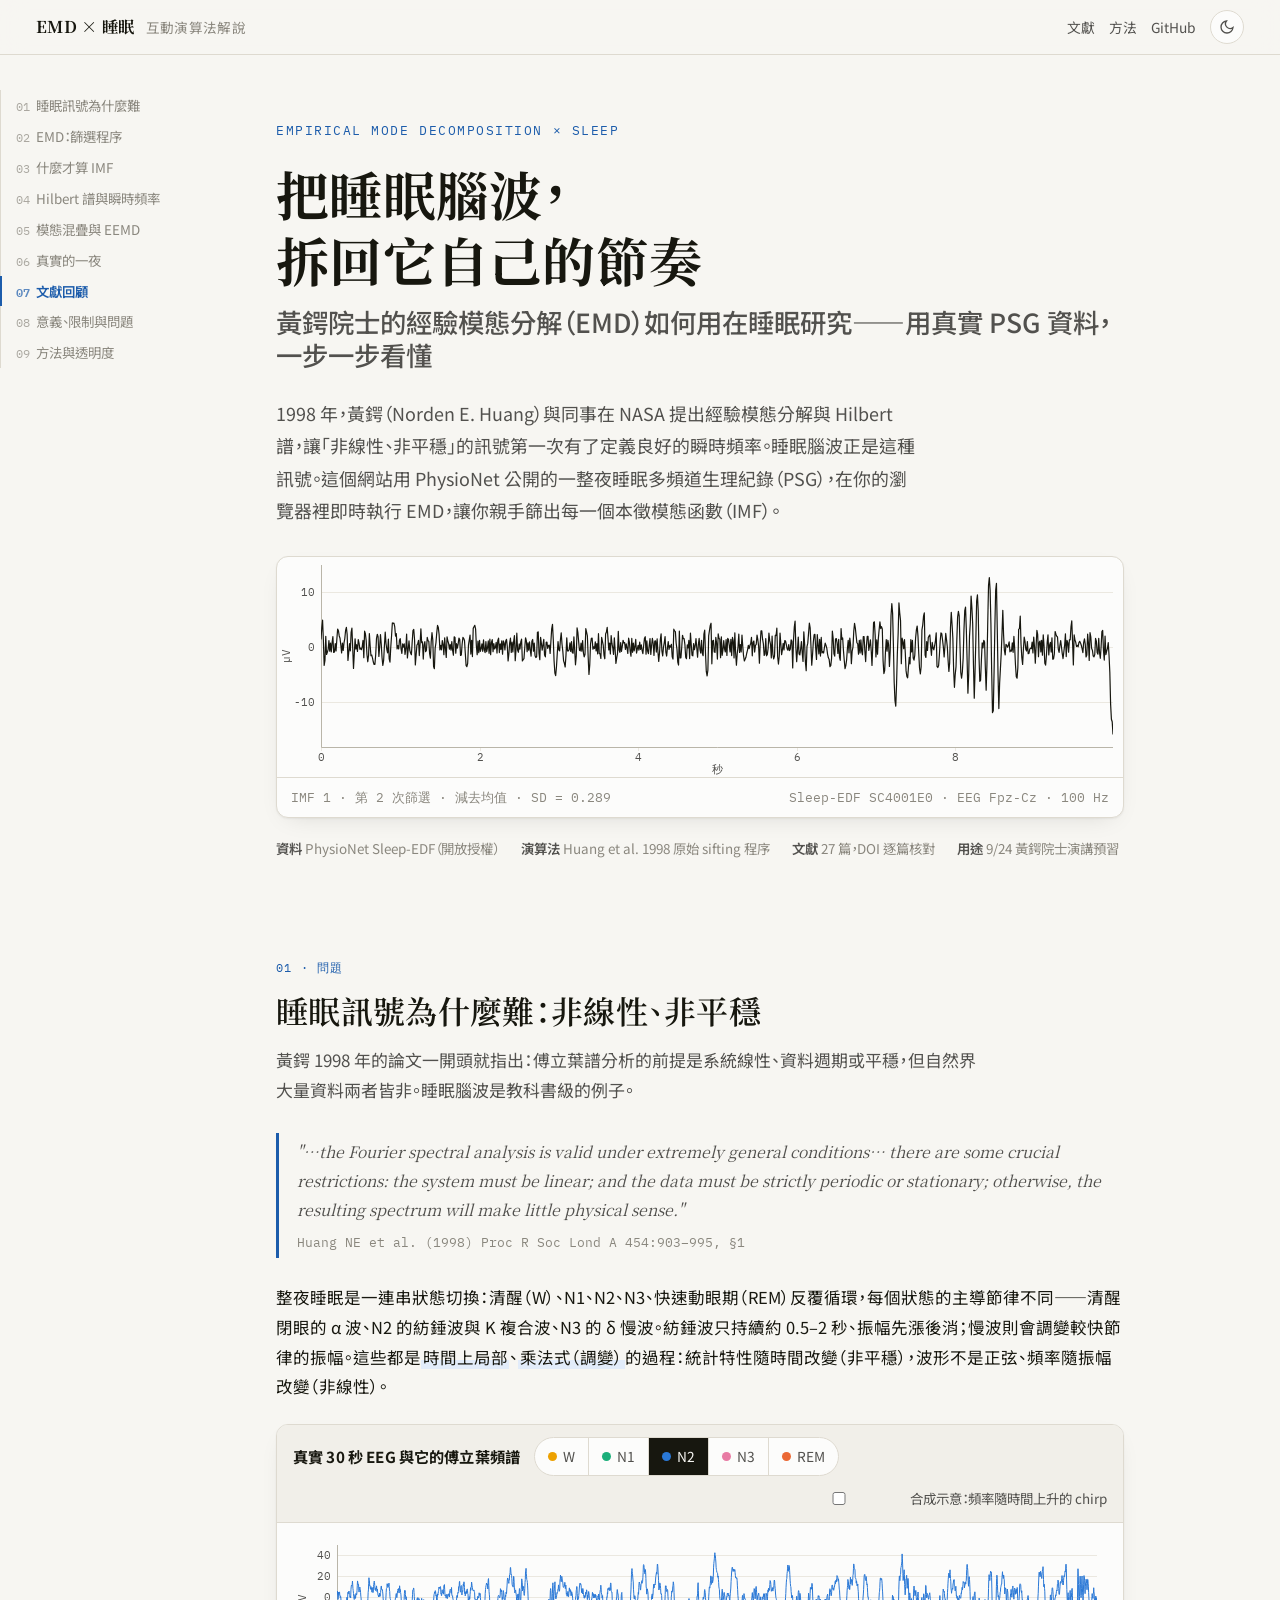
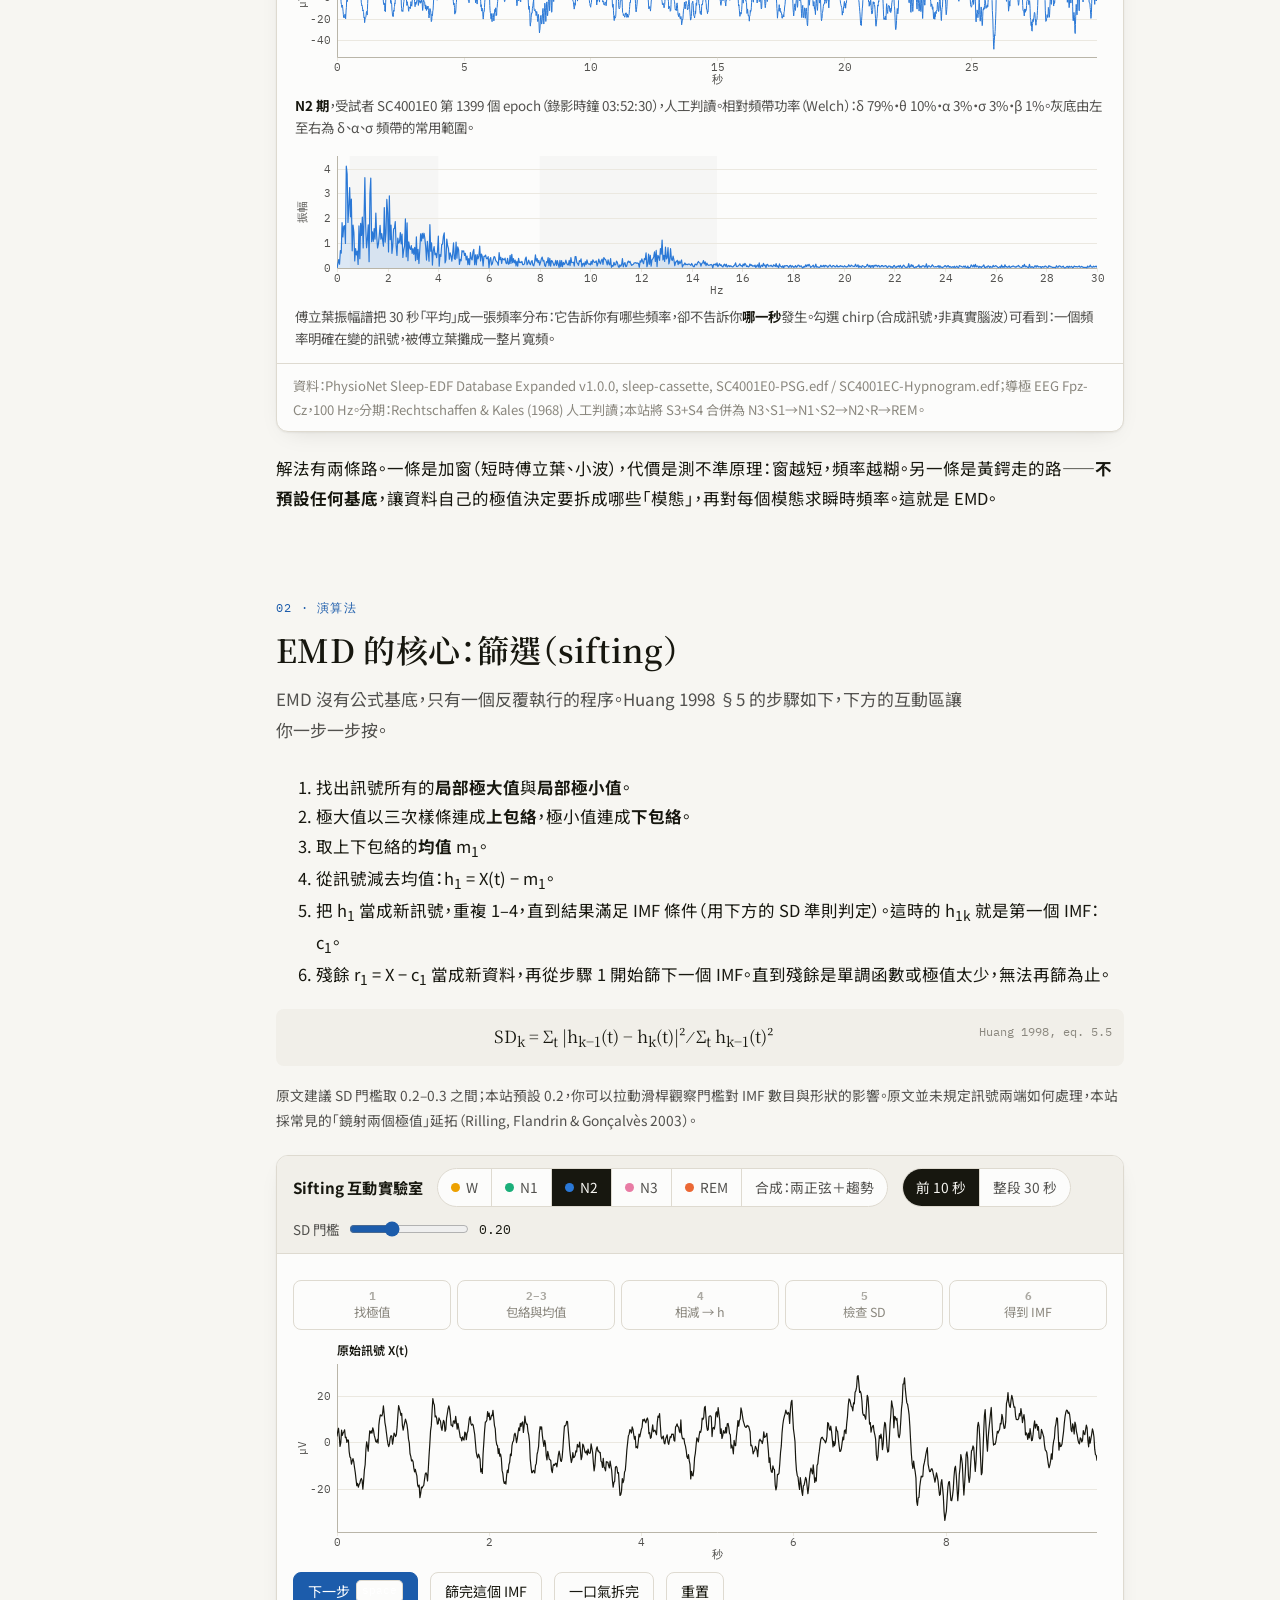
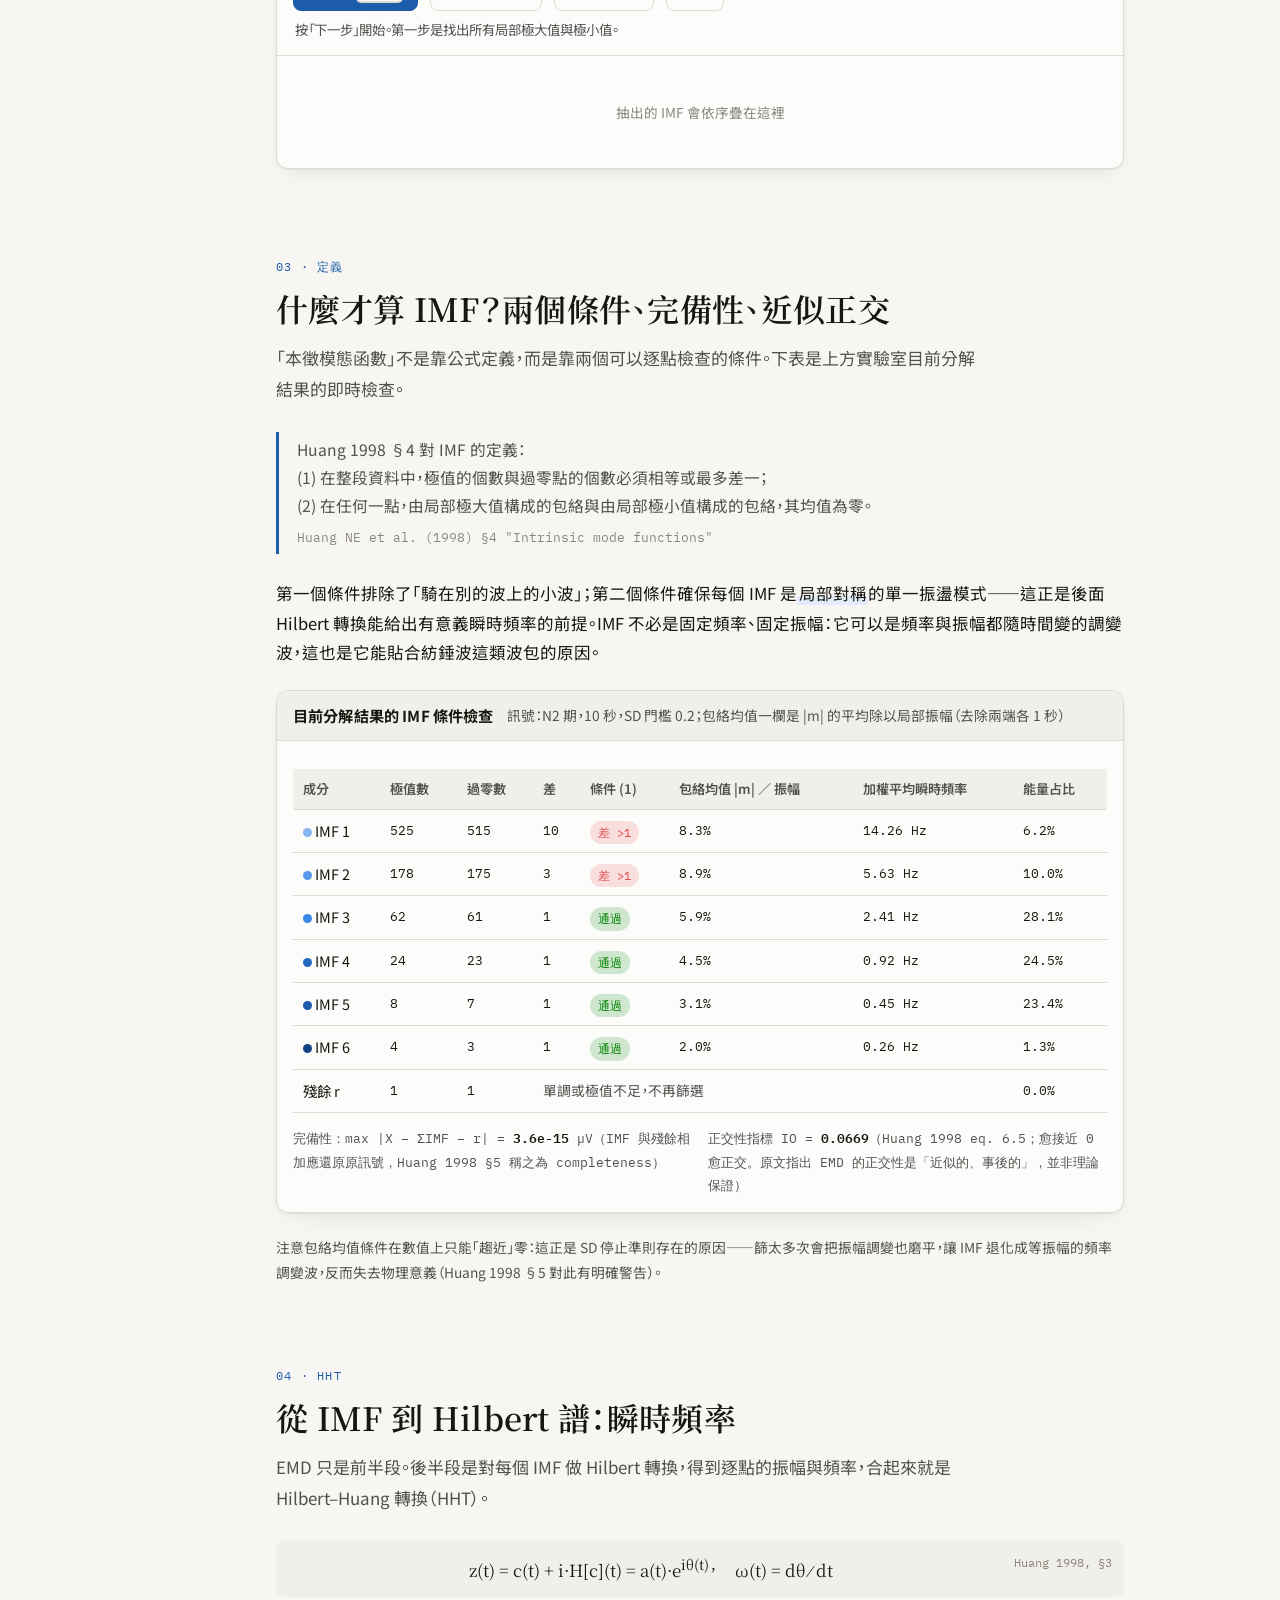
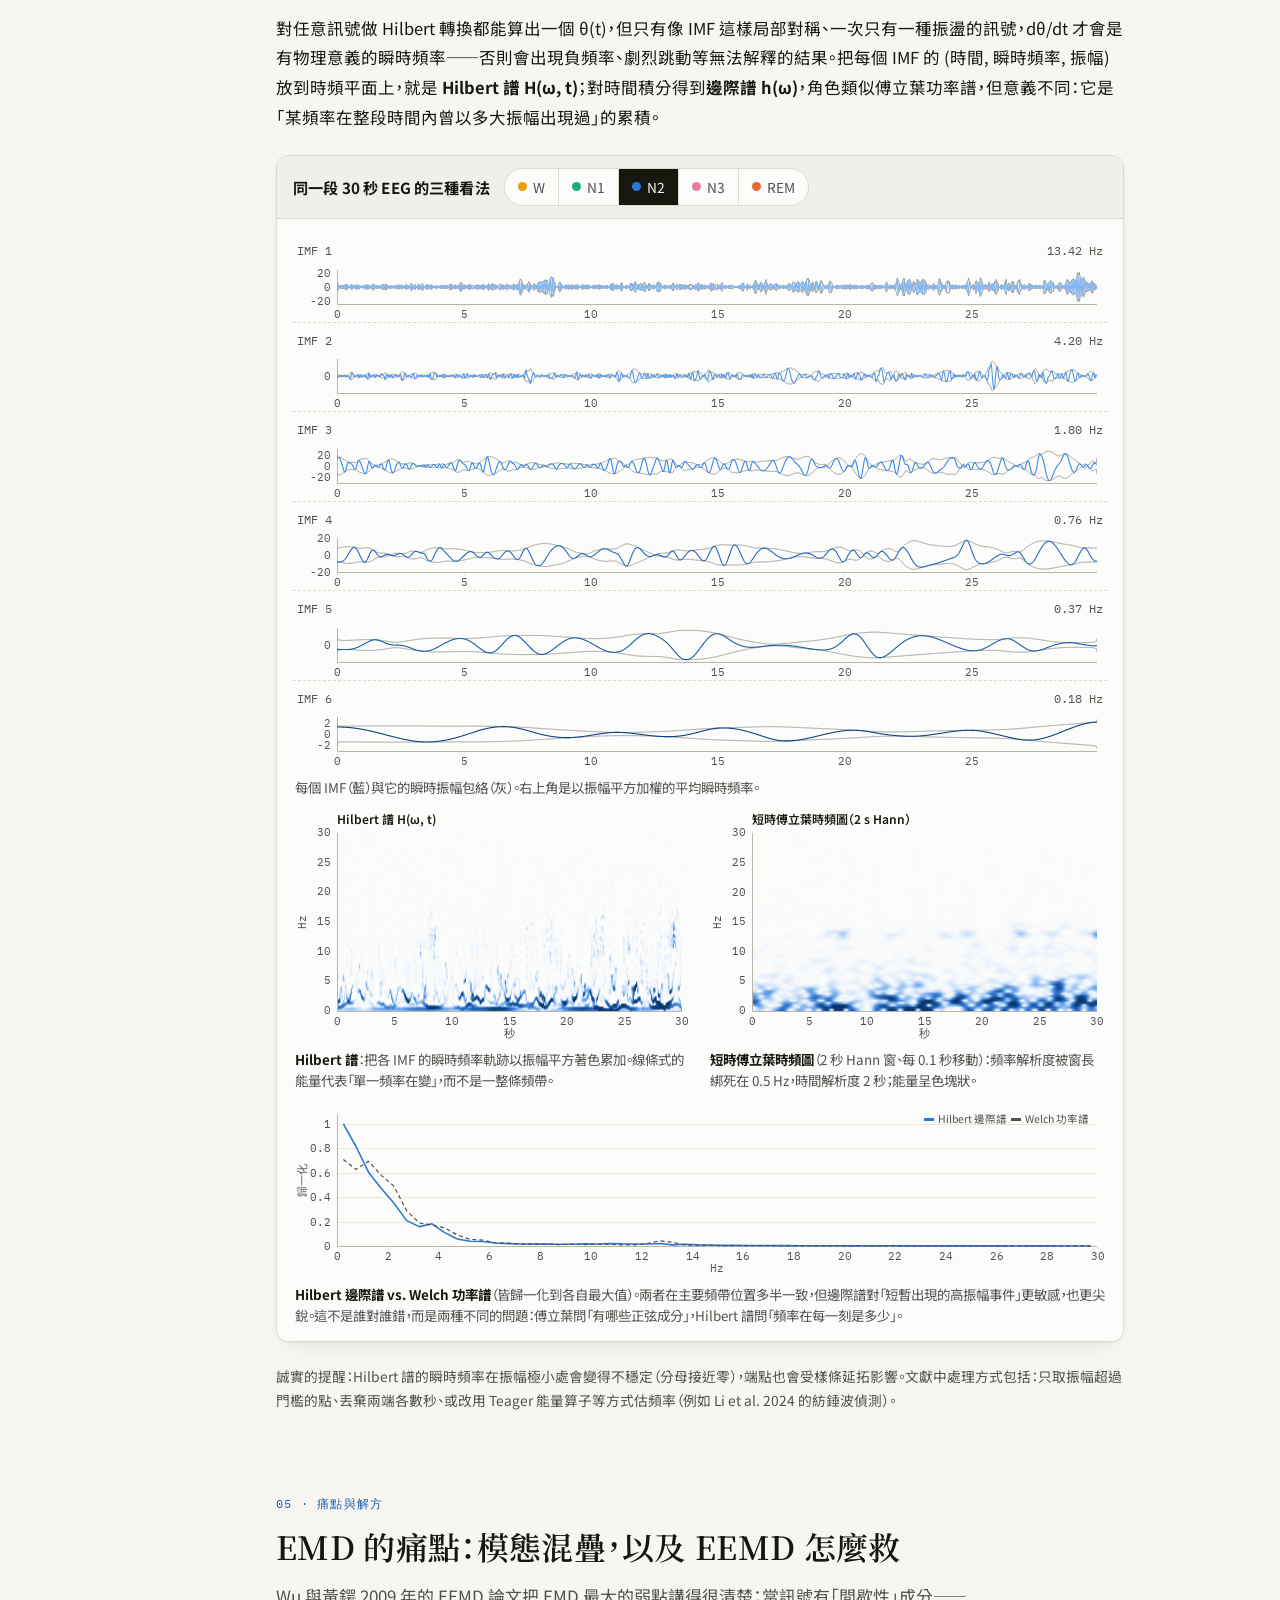
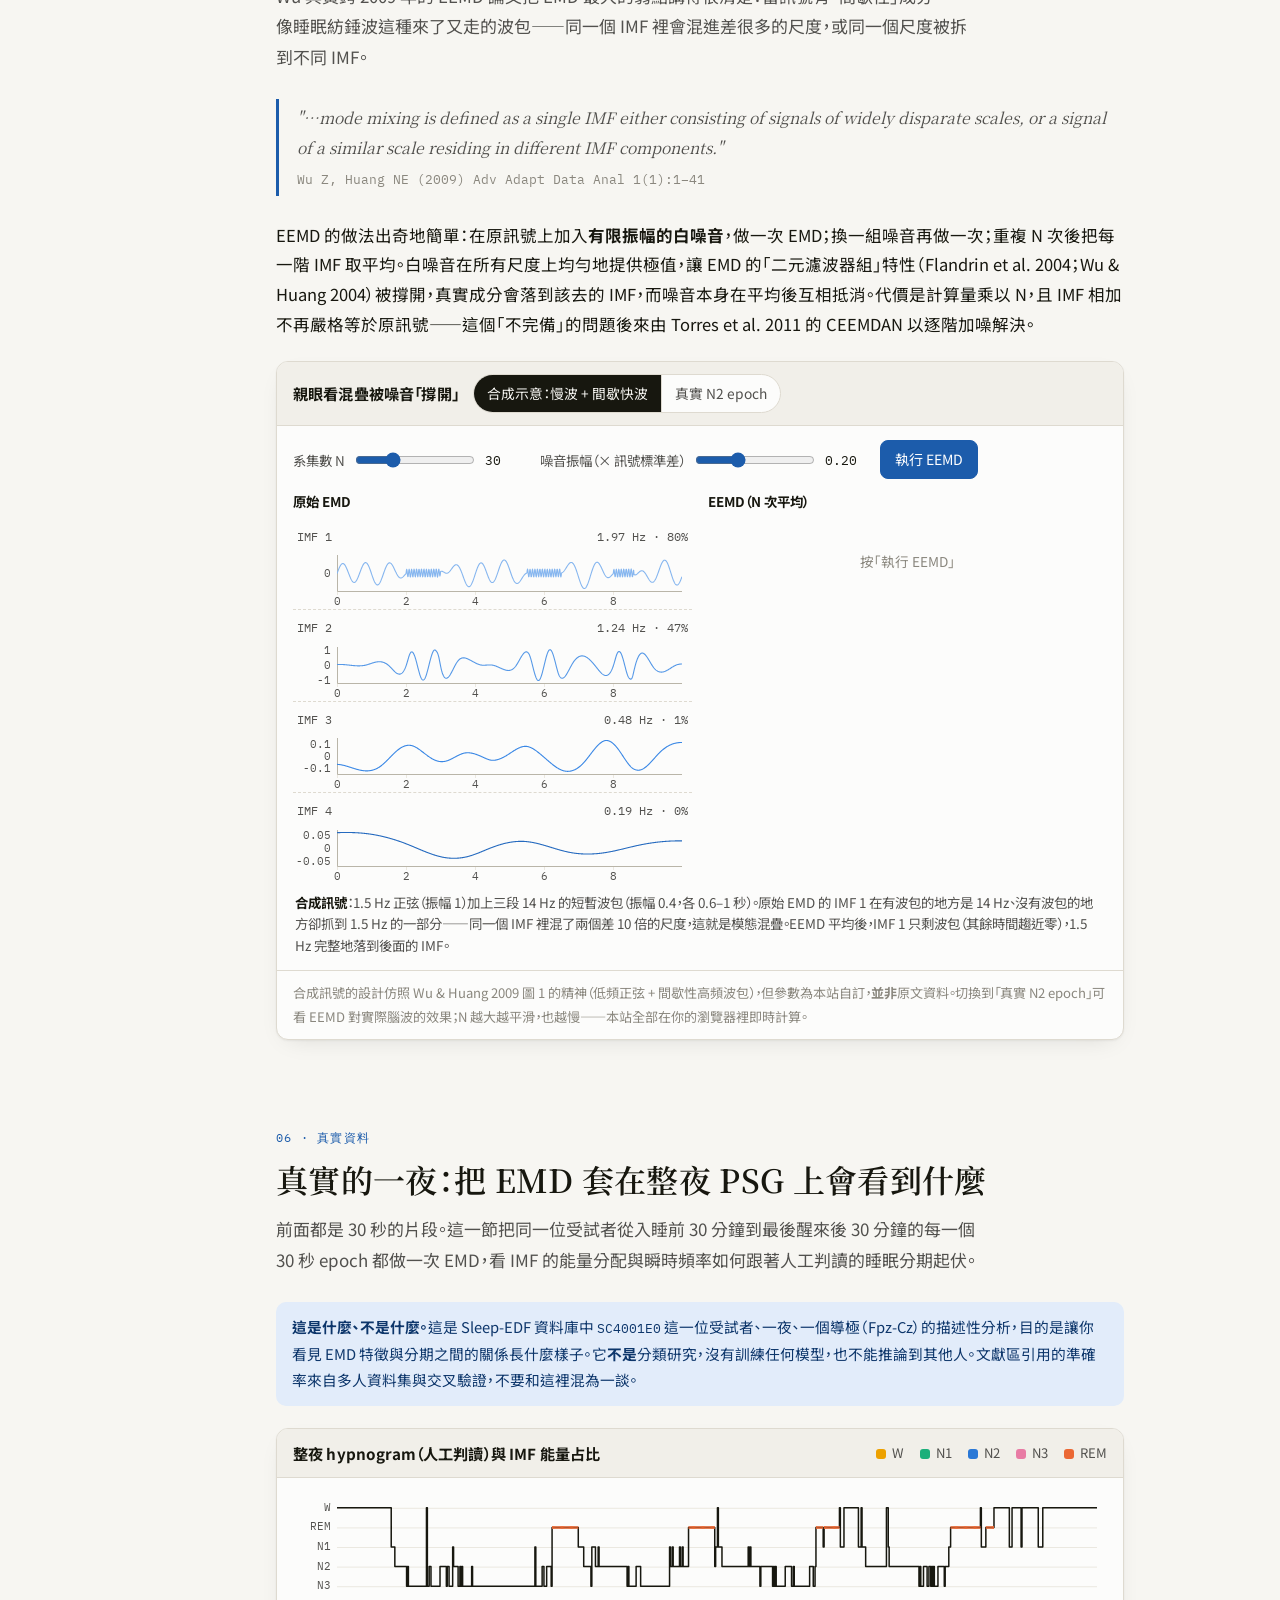
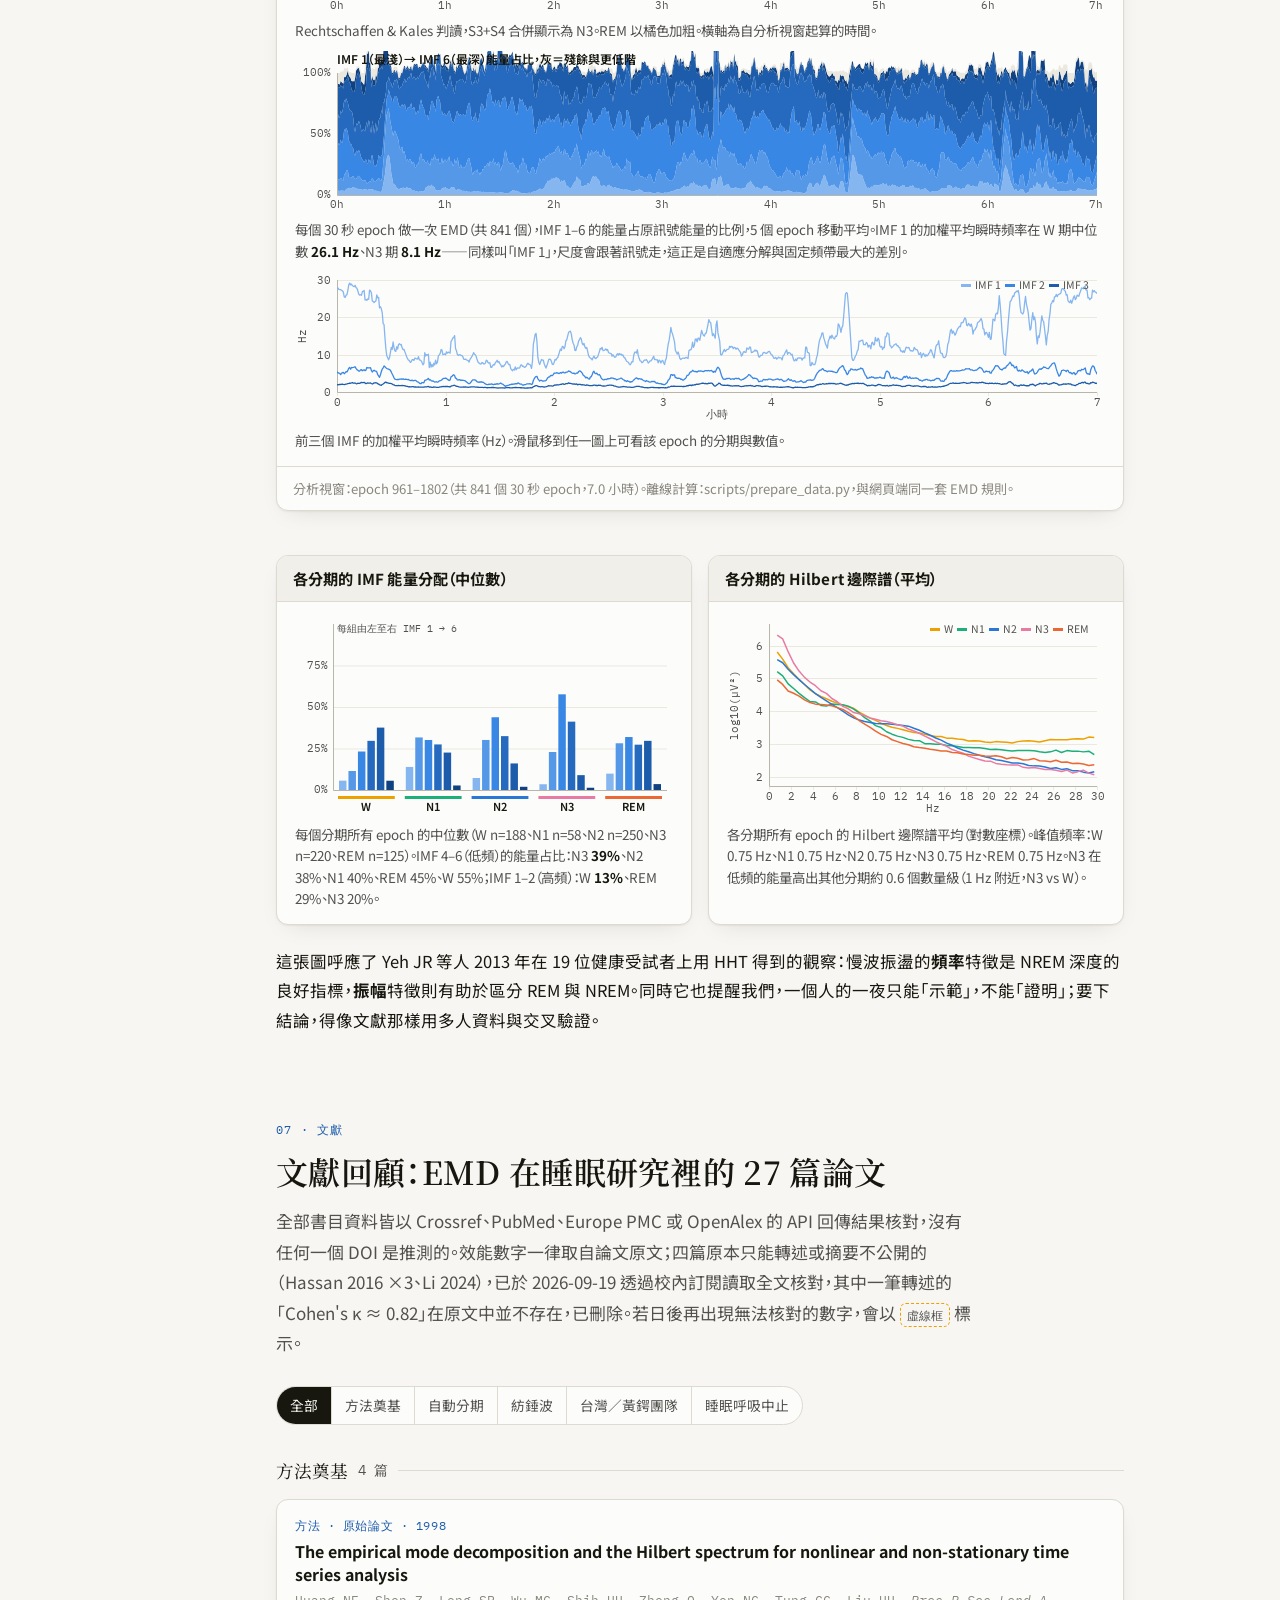
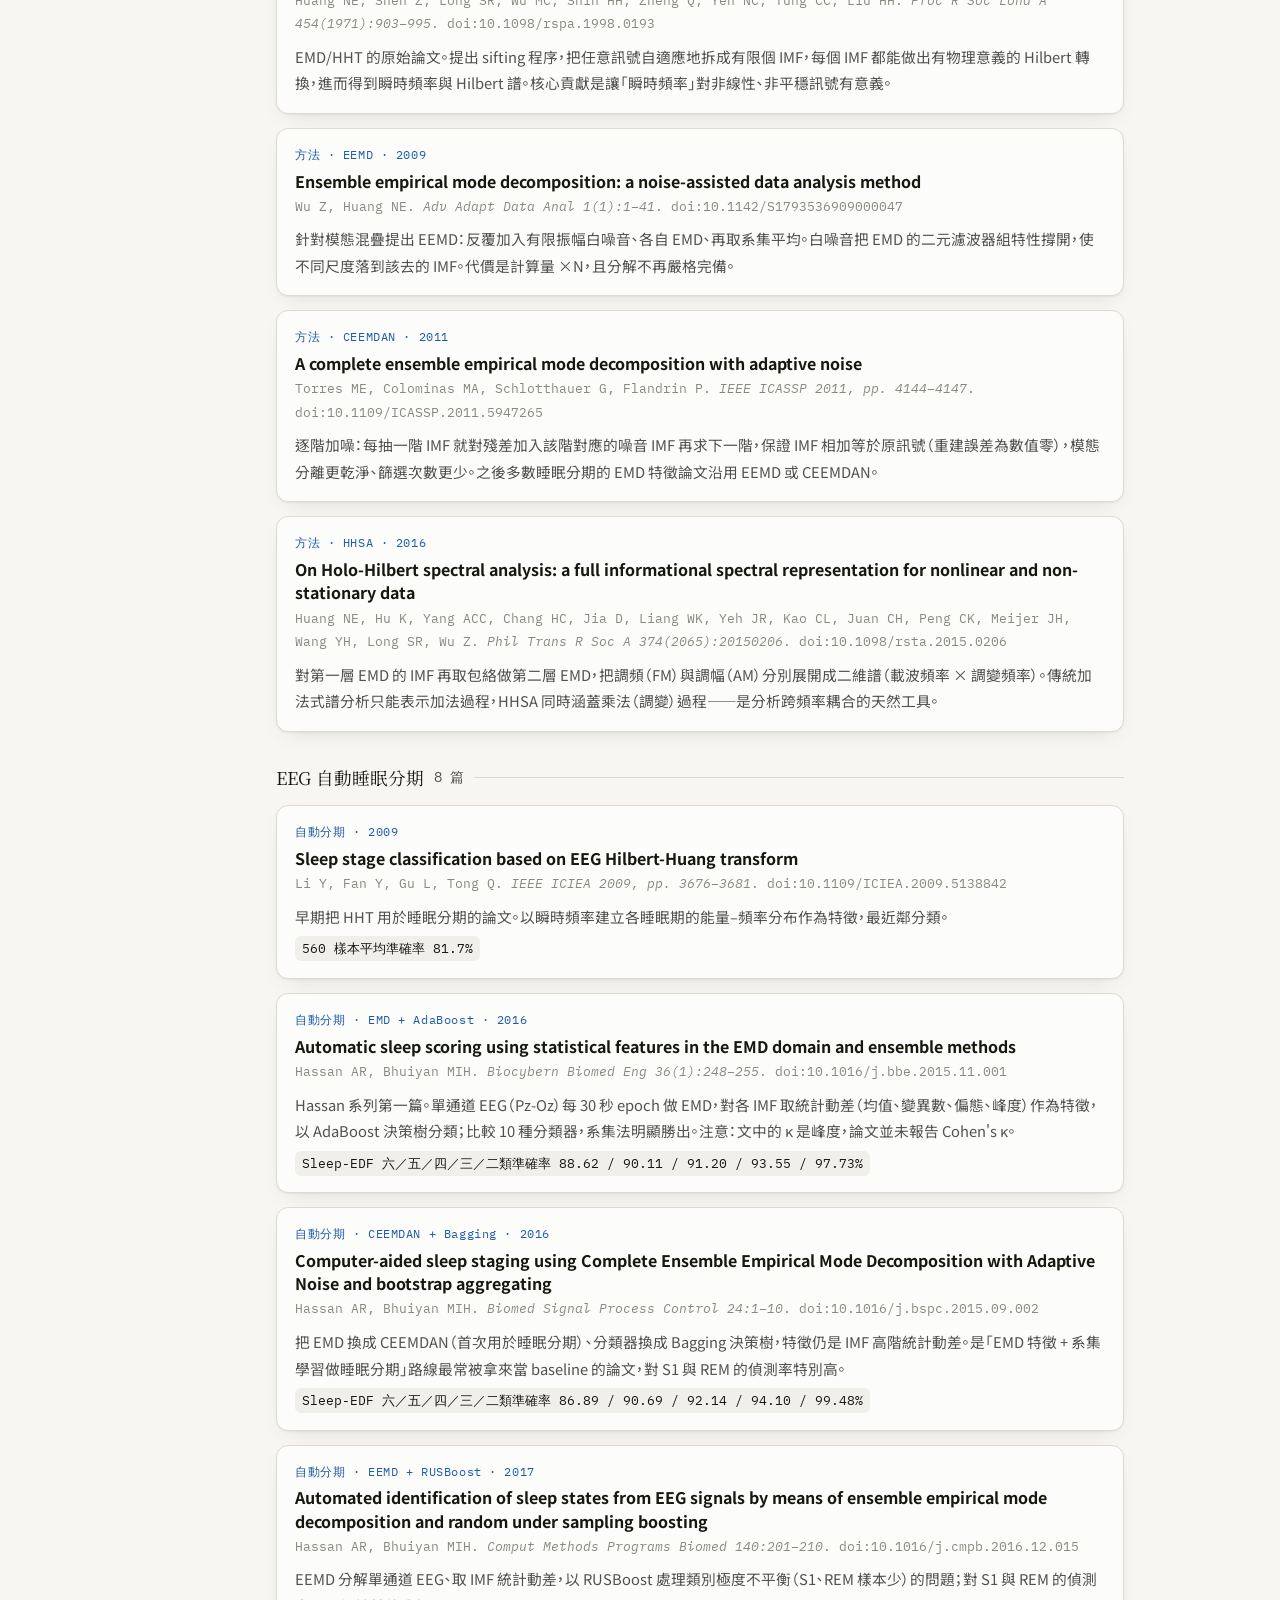
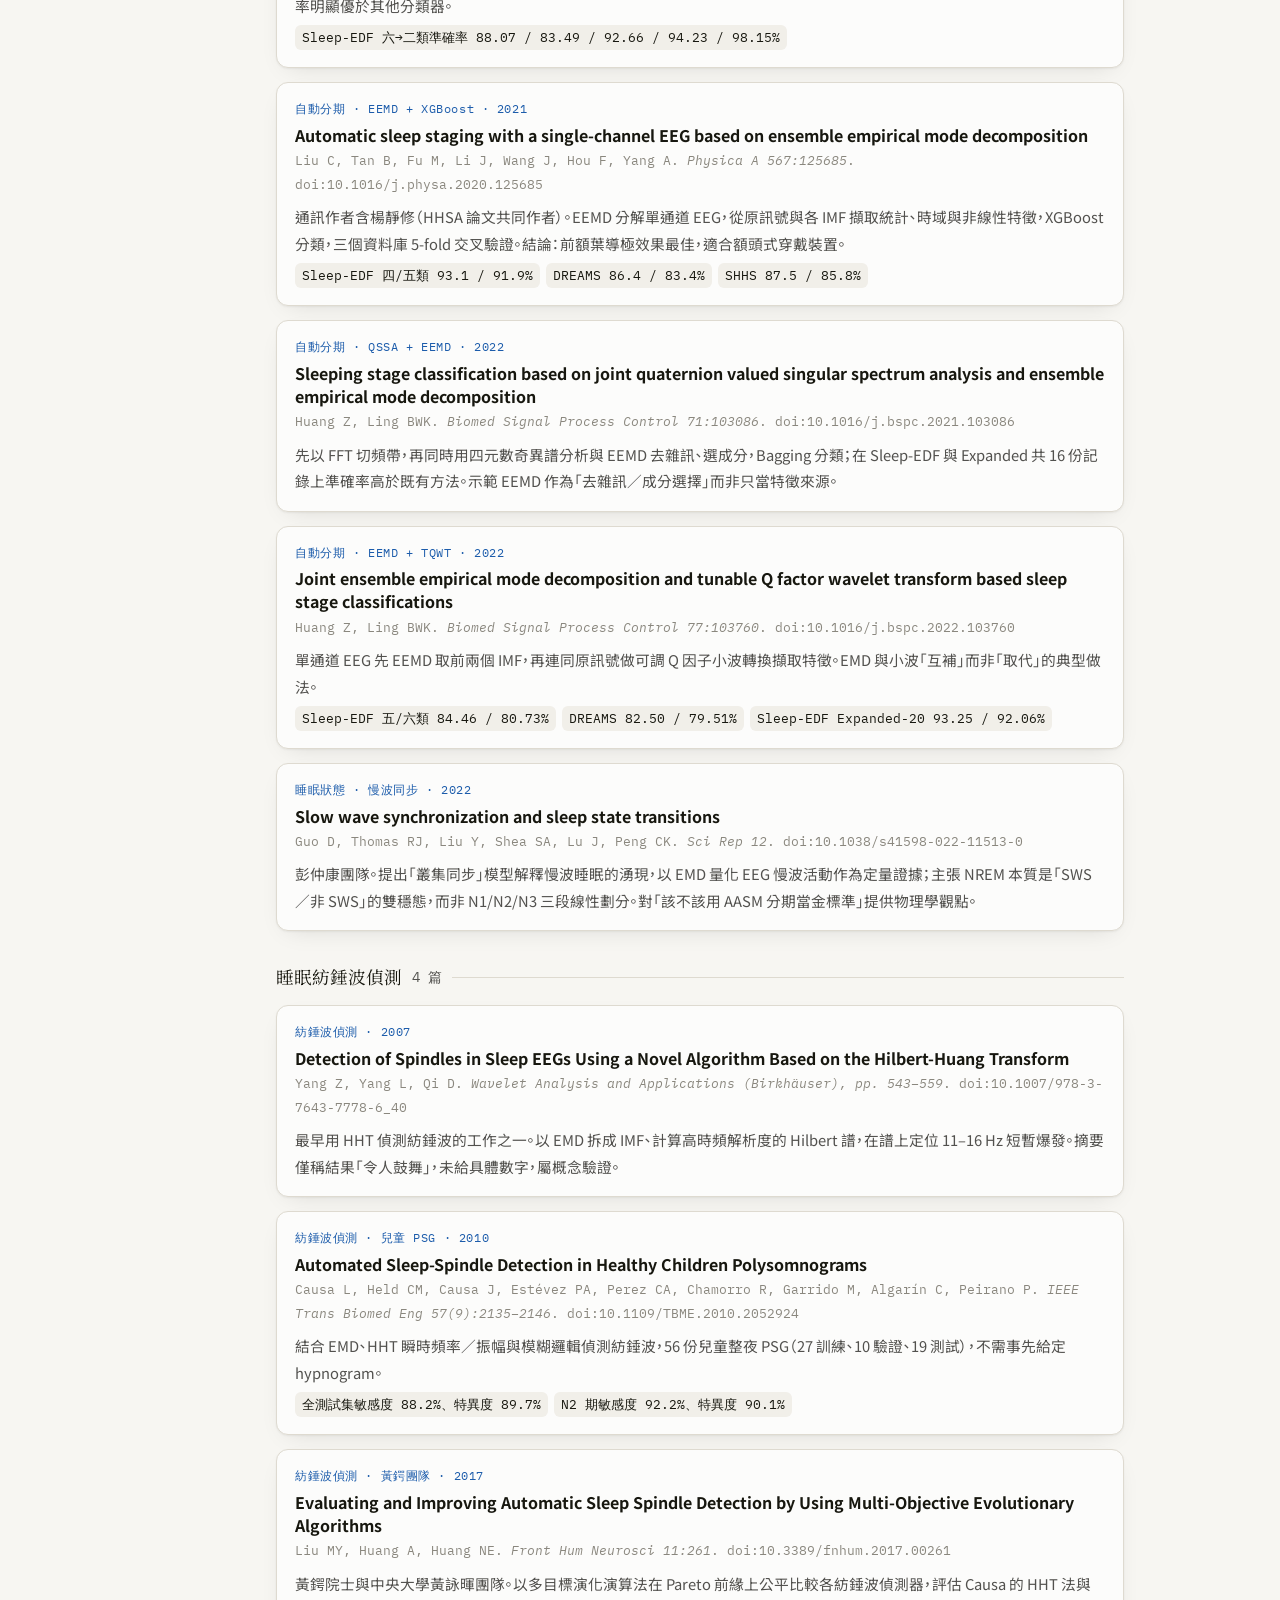
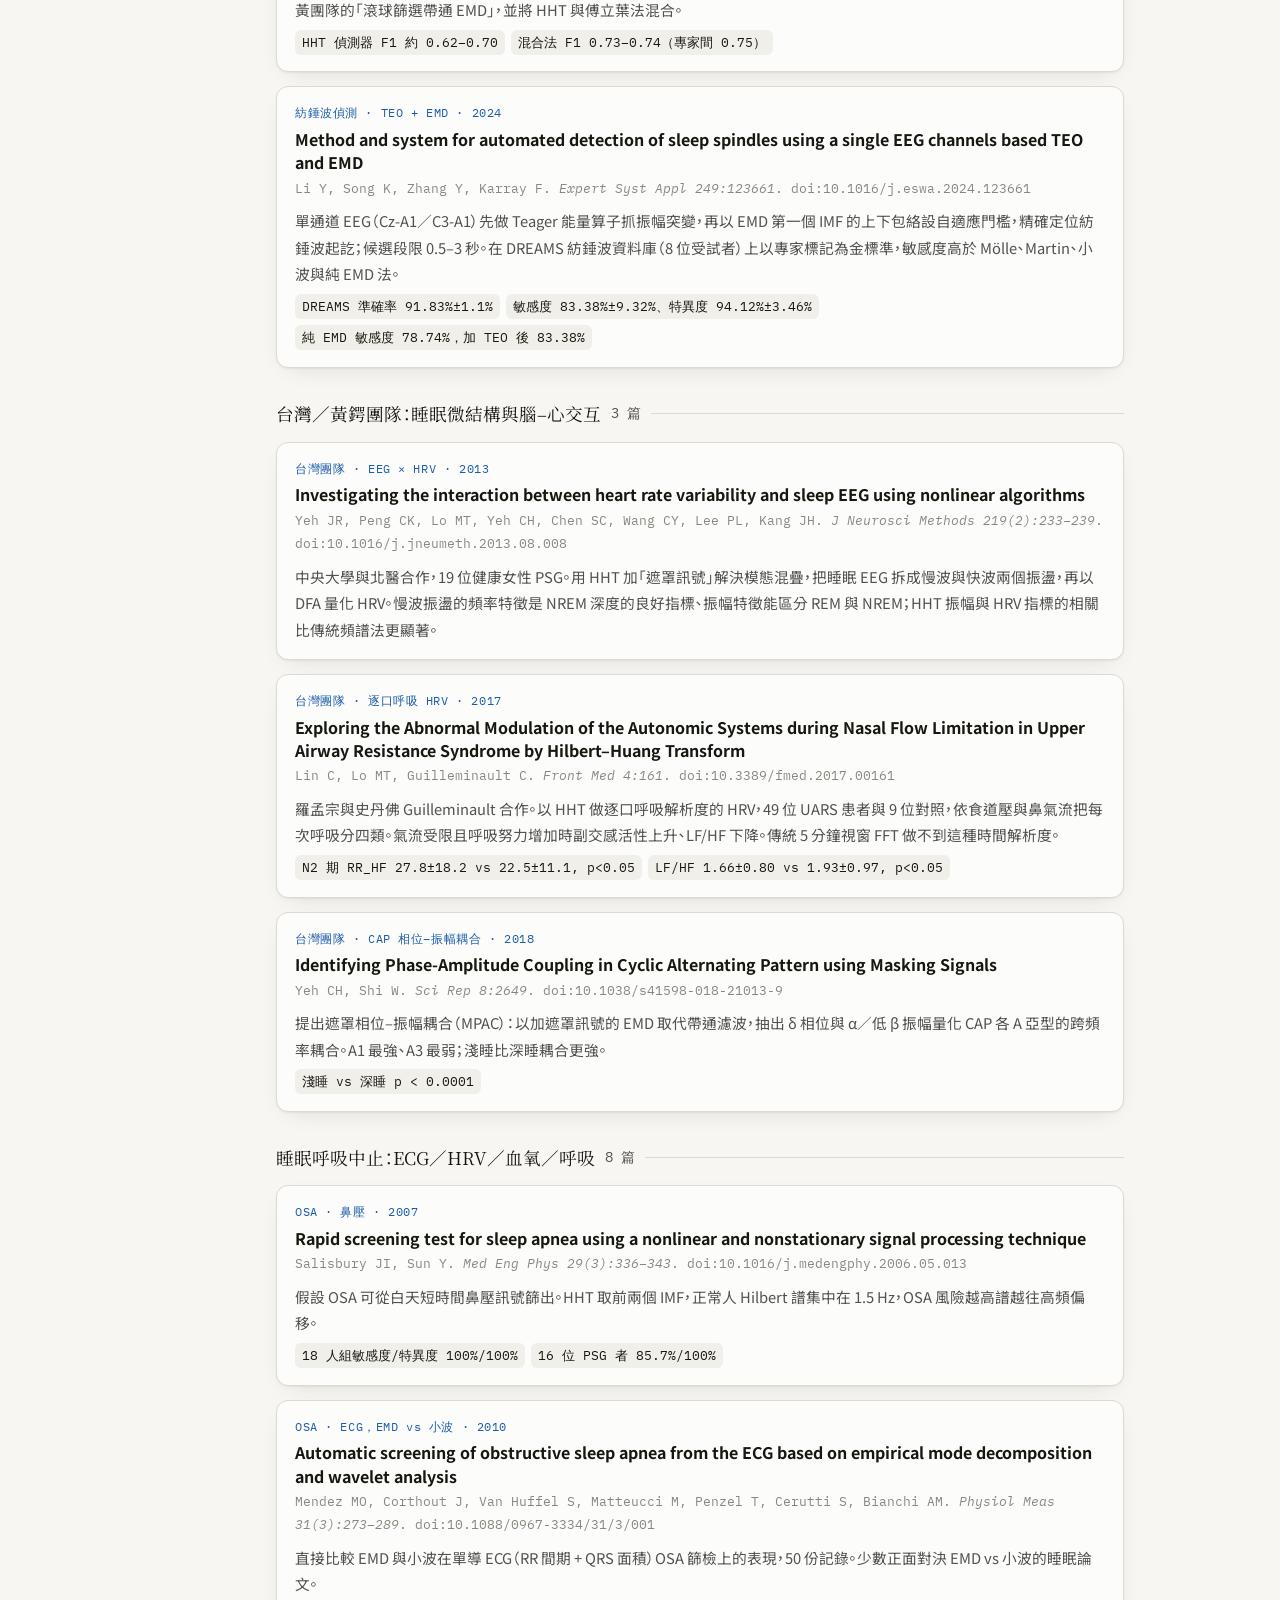
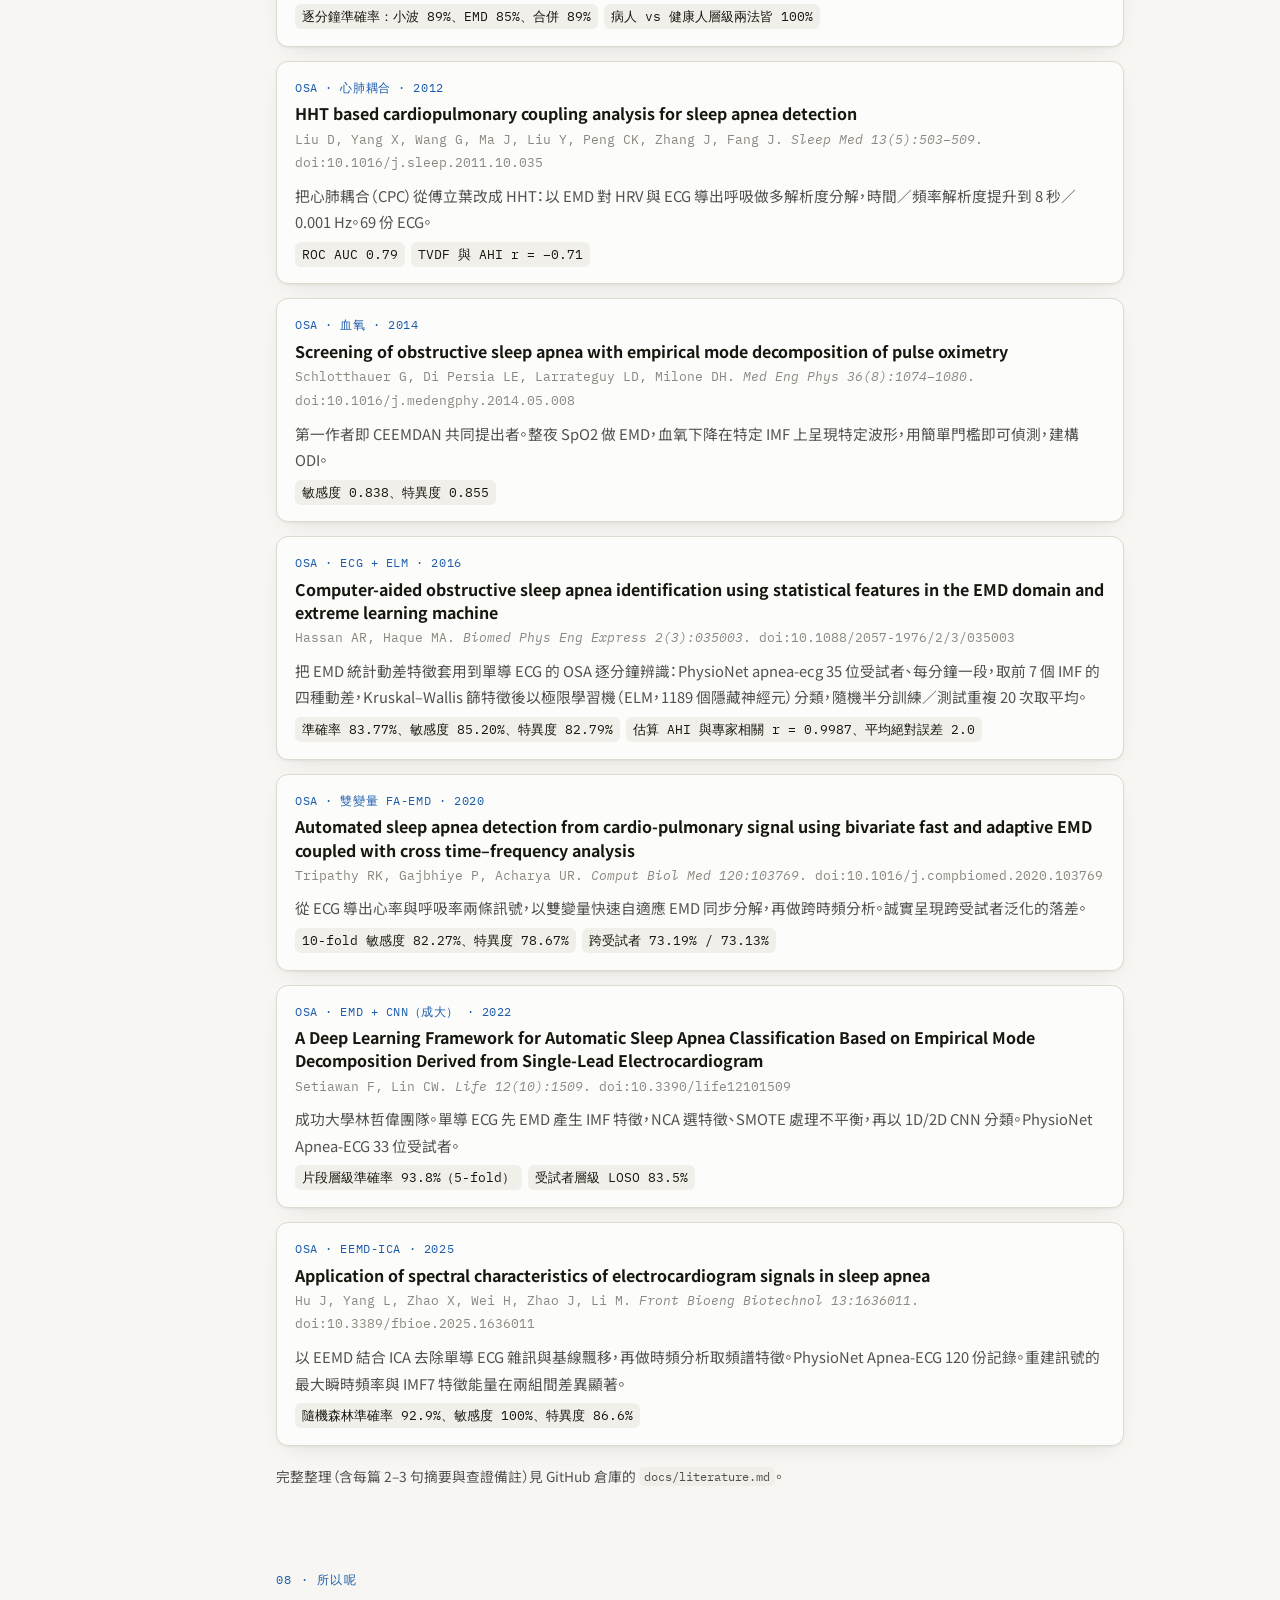
==== commit 48bd2cf3: "文獻:Hassan 2016 三篇改以原文數字,移除不存在的 Cohen's κ 轉述,補 OSA 篇第二作者;網頁說明同步更新 Co-Authored-By: Claude Fable 5.1 <n" ====
--- a/site/index.html
+++ b/site/index.html
@@ -259,7 +259,7 @@
 <section class="chapter fade" id="lit" data-title="文獻回顧">
   <div class="kicker">07 · 文獻</div>
   <h2>文獻回顧：EMD 在睡眠研究裡的 27 篇論文</h2>
-  <p class="intro">全部書目資料皆以 Crossref、PubMed、Europe PMC 或 OpenAlex 的 API 回傳結果核對，沒有任何一個 DOI 是推測的。凡是效能數字來自後續文獻轉述、或原始摘要無法取得者，都以<span class="num flag" style="display:inline-block;font-family:var(--font-mono);font-size:.78rem;border:1px dashed var(--series-4);padding:0 6px;border-radius:6px;margin:0 4px">虛線框</span>標示。</p>
+  <p class="intro">全部書目資料皆以 Crossref、PubMed、Europe PMC 或 OpenAlex 的 API 回傳結果核對，沒有任何一個 DOI 是推測的。效能數字一律取自論文原文；四篇原本只能轉述或摘要不公開的（Hassan 2016 ×3、Li 2024），已於 2026-09-19 透過校內訂閱讀取全文核對，其中一筆轉述的「Cohen's κ ≈ 0.82」在原文中並不存在，已刪除。若日後再出現無法核對的數字，會以<span class="num flag" style="display:inline-block;font-family:var(--font-mono);font-size:.78rem;border:1px dashed var(--series-4);padding:0 6px;border-radius:6px;margin:0 4px">虛線框</span>標示。</p>
   <div class="controls" style="margin-bottom:6px">
     <div class="seg" id="lit-filter" role="group">
       <button class="active" data-v="all">全部</button>
@@ -351,7 +351,7 @@
   <p class="small">這份作業要求「認真跟 AI 討論」。以下是討論中真正改變了做法的幾個節點，按時間順序。</p>
   <ol class="small" style="line-height:1.9">
     <li><strong>示範資料要真實，不要合成。</strong>最初的計畫是用正弦波疊出「像 N2 的訊號」。討論後決定：解釋一個「讓資料自己說話」的演算法，卻餵它人造資料，說服力不足；改用 PhysioNet 公開的整夜 PSG，並把選 epoch 的規則寫成程式、公開參數。合成訊號只留在兩處概念示意（chirp、間歇快波），且明確標示。</li>
-    <li><strong>有多少證據說多少話。</strong>文獻由 AI 先搜尋，再逐篇用 Crossref／PubMed API 核對 DOI；查不到原始摘要的數字一律標「轉述／待確認」而不是拿掉或美化。這也是為什麼文獻區會出現虛線框。</li>
+    <li><strong>有多少證據說多少話。</strong>文獻由 AI 先搜尋，再逐篇用 Crossref／PubMed API 核對 DOI；查不到原始摘要的數字先標「轉述／待確認」而不是拿掉或美化，之後再用學校訂閱讀全文逐一核實——結果真的抓到一個轉述錯誤（把峰度 κ 當成 Cohen's κ）。</li>
     <li><strong>演算法以原文為準。</strong>SD 準則、IMF 兩條件、正交性指標都回到 Huang 1998 的章節與式號；原文沒規定的（端點處理）明說是實作選擇。</li>
     <li><strong>把限制做成互動。</strong>與其用文字寫「EMD 有可重現性問題」，不如給一個 SD 滑桿讓人親手拉出不同結果；與其寫「模態混疊」，不如讓人看噪音把它撐開。</li>
     <li><strong>整夜資料只做描述，不做分類。</strong>一個人一夜的資料訓練分類器沒有意義，也容易誤導；所以第 6 節只呈現特徵與分期的關係，並在顯眼處寫明它不是什麼。</li>
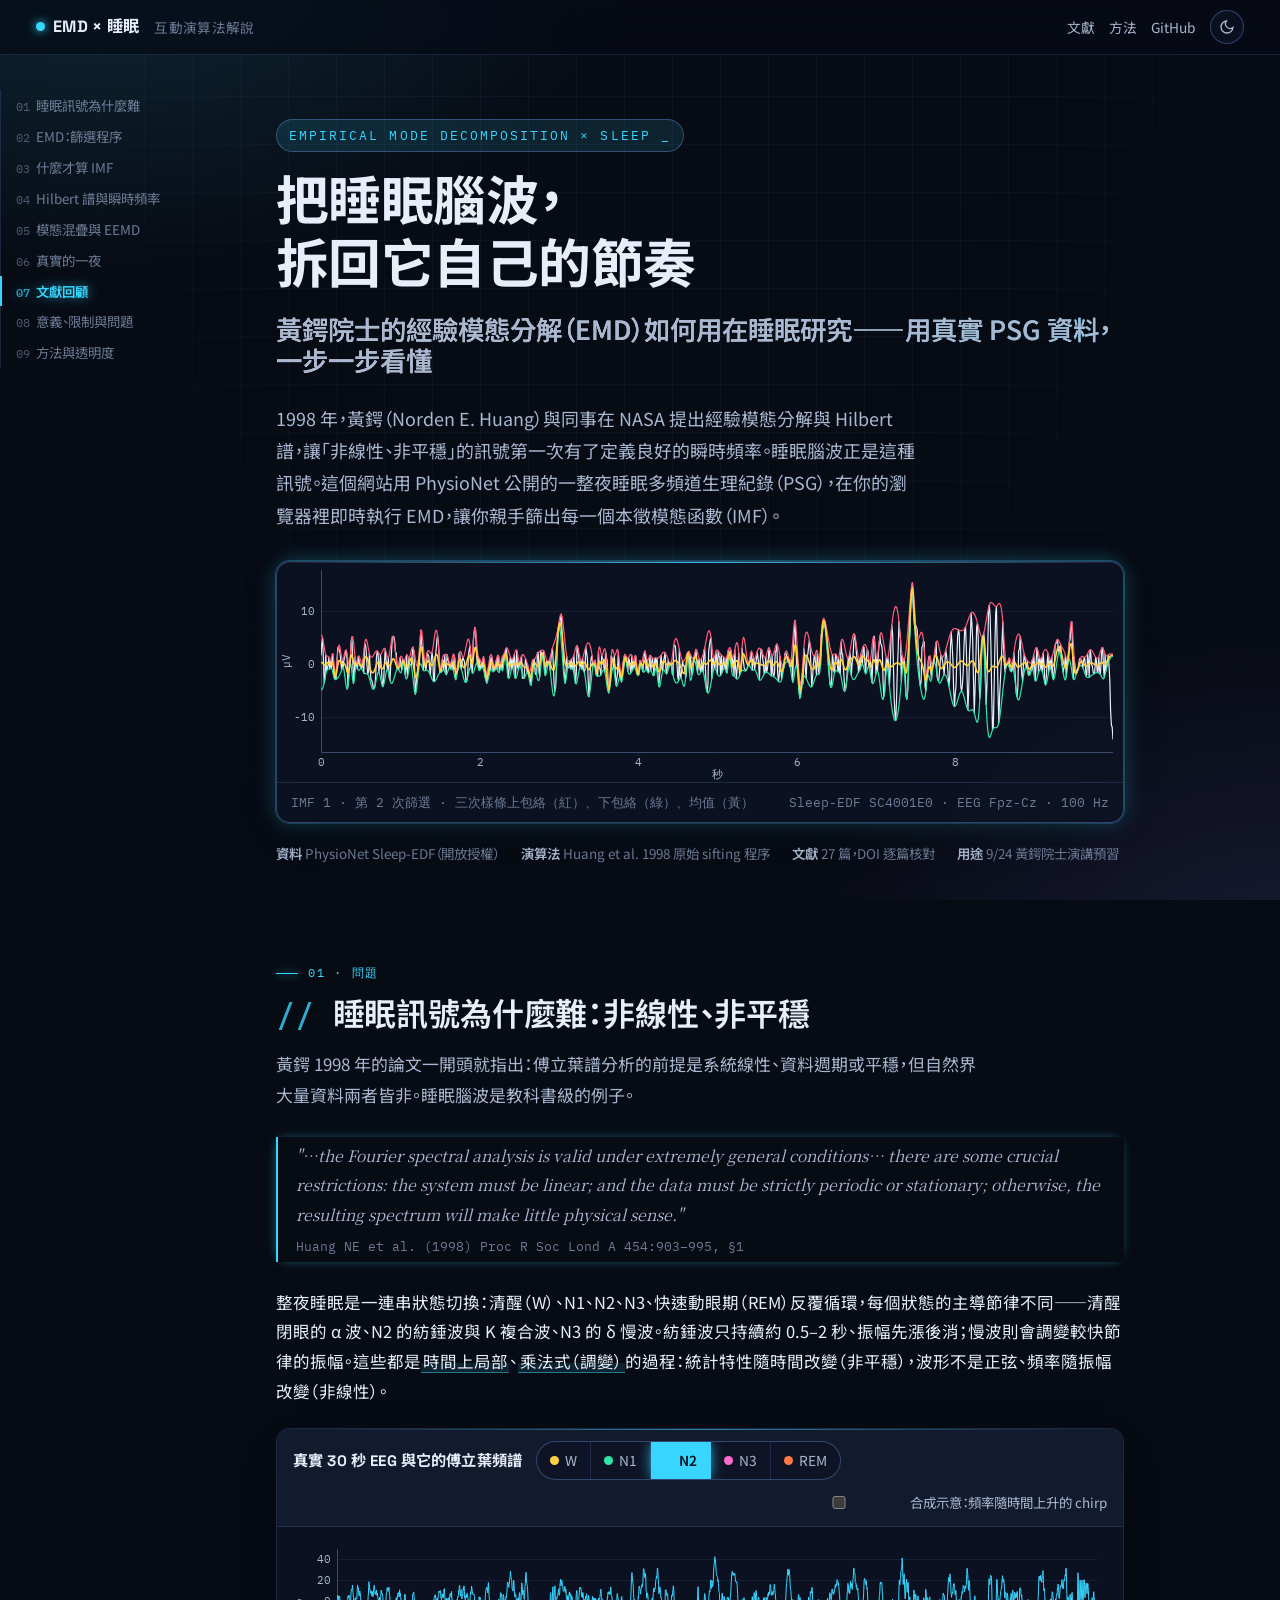
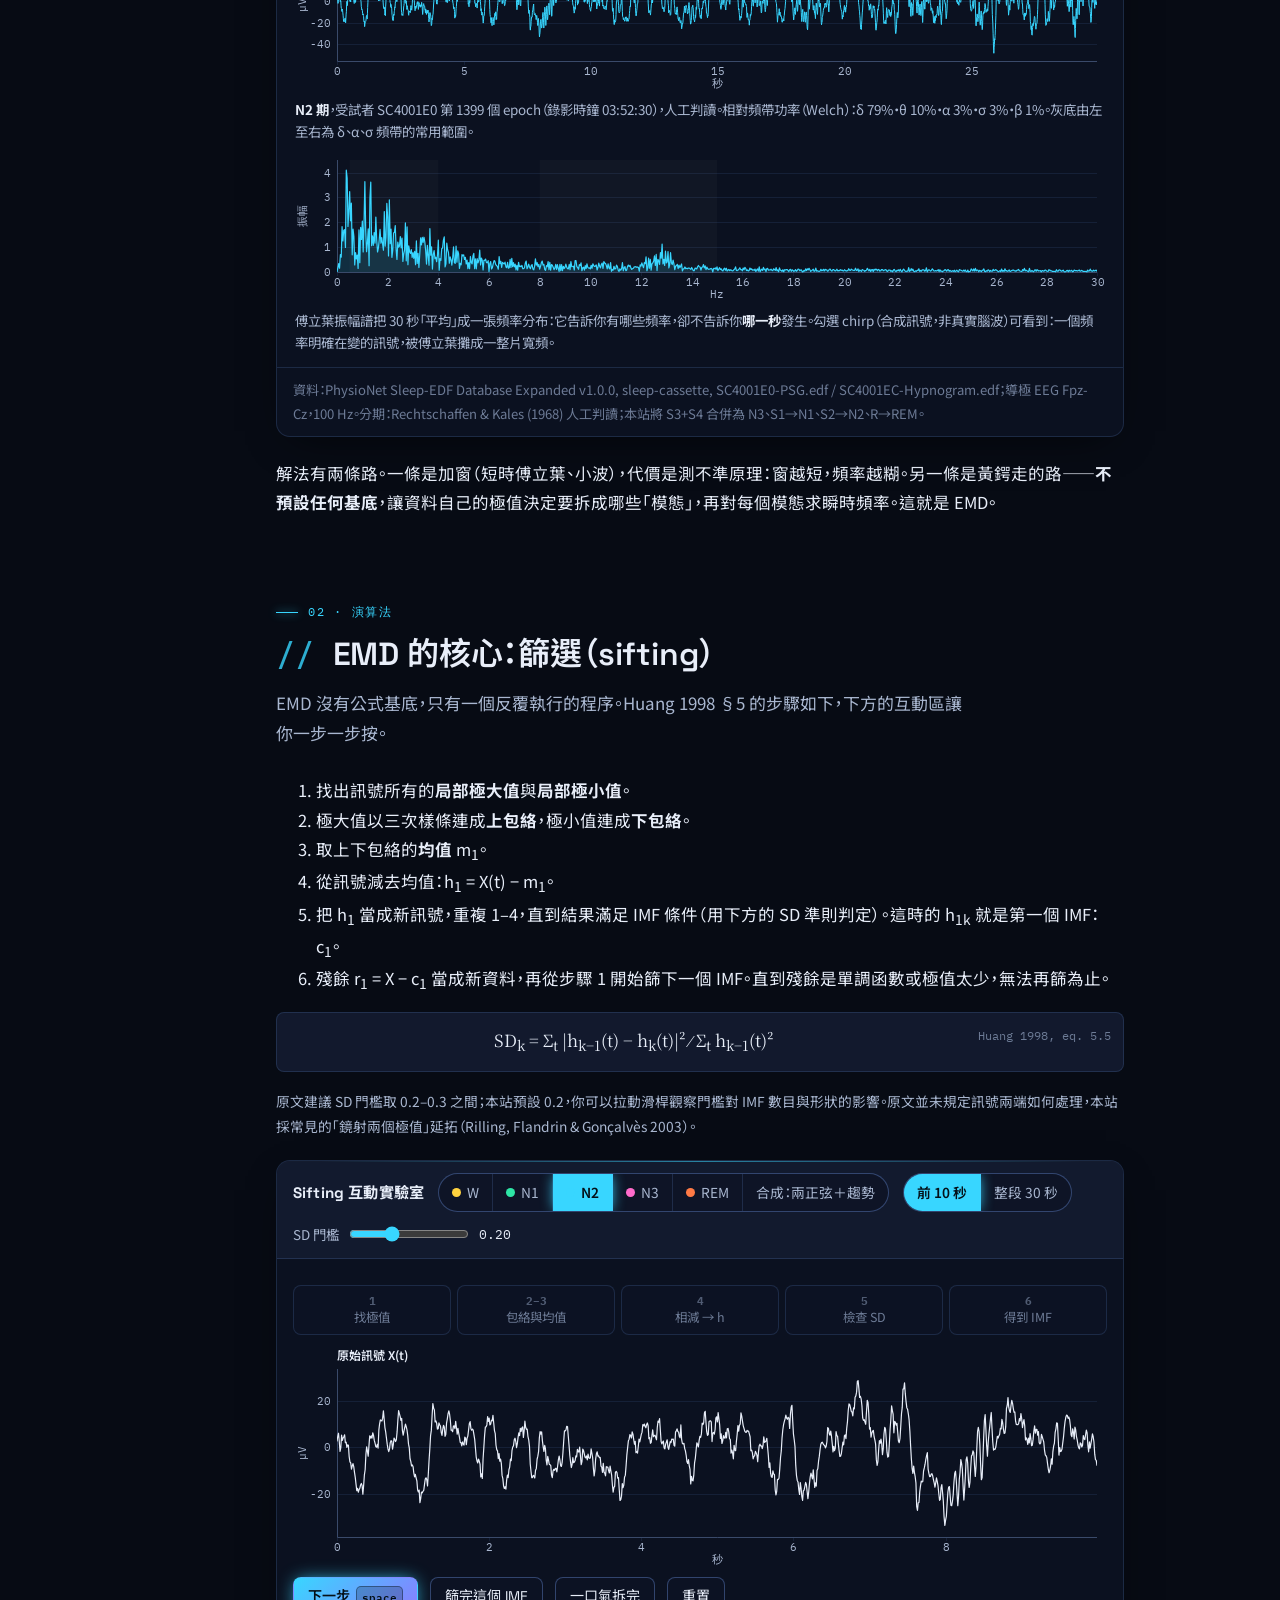
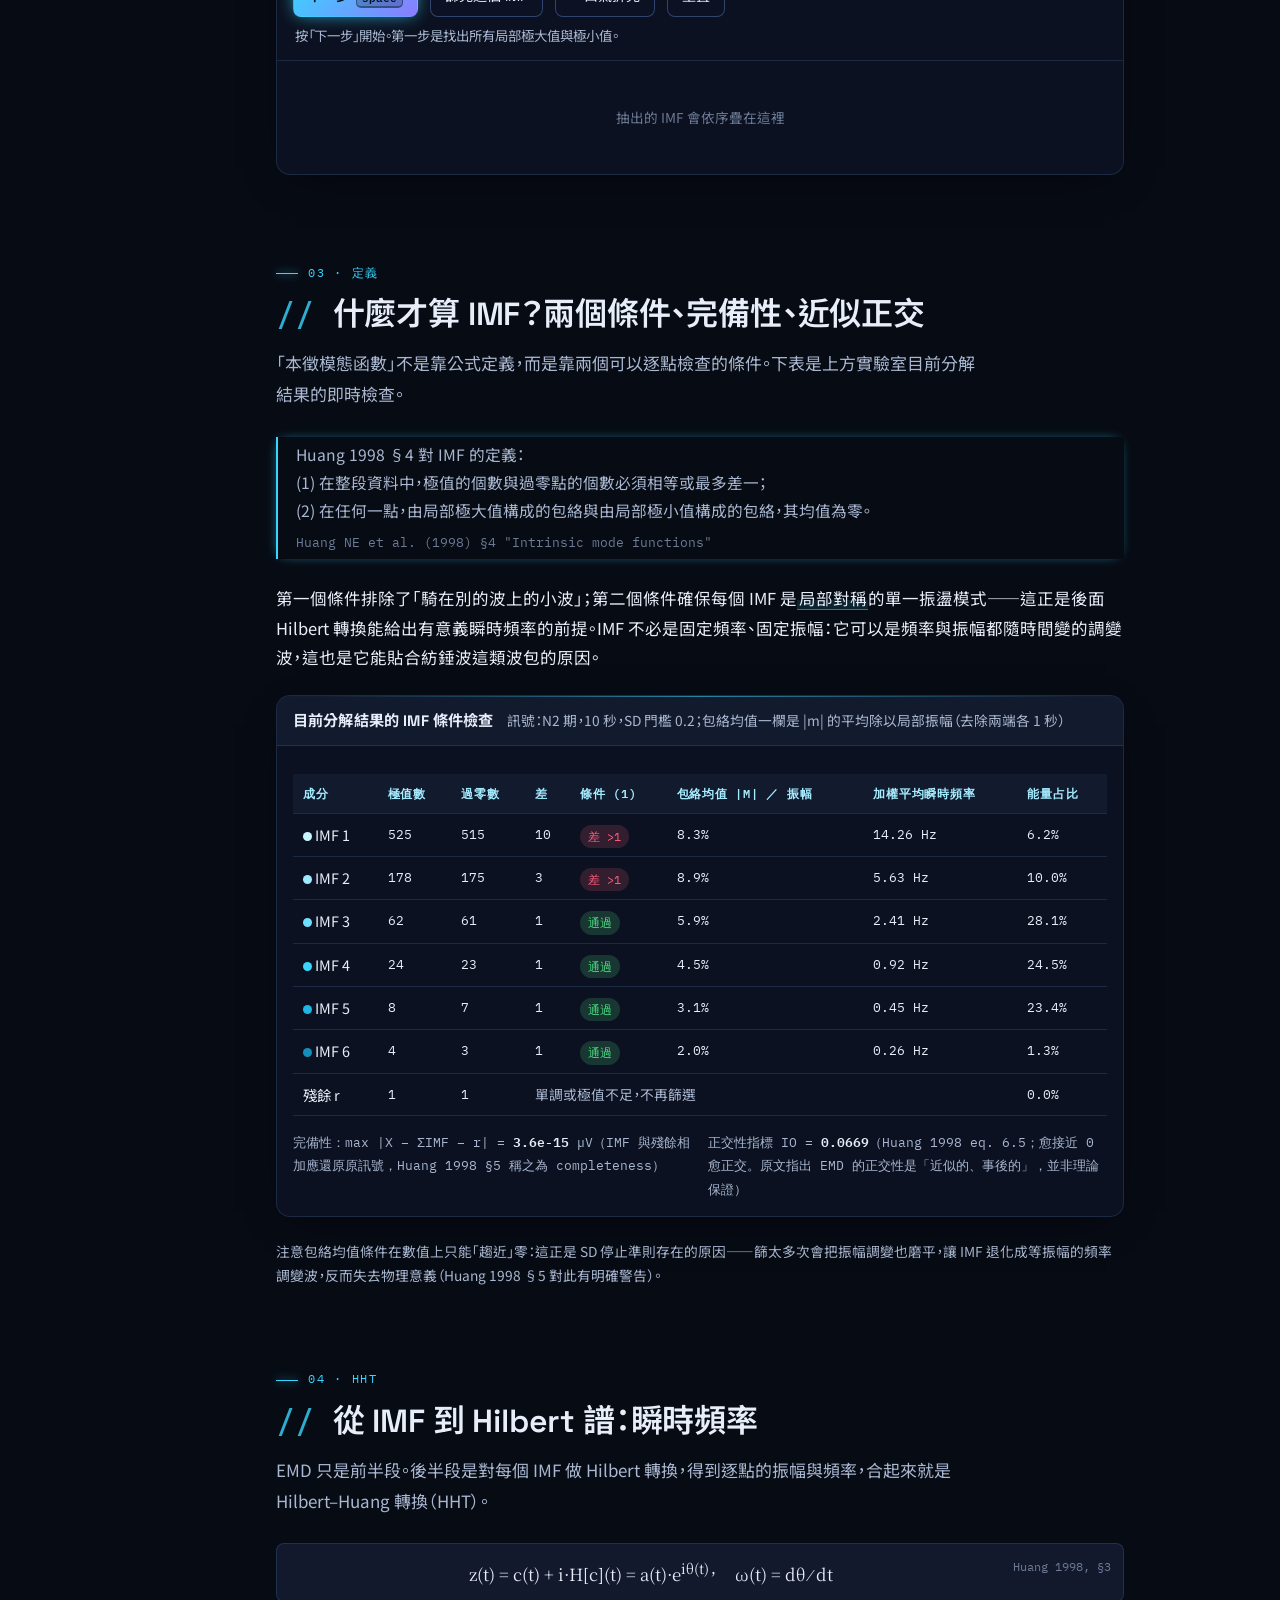
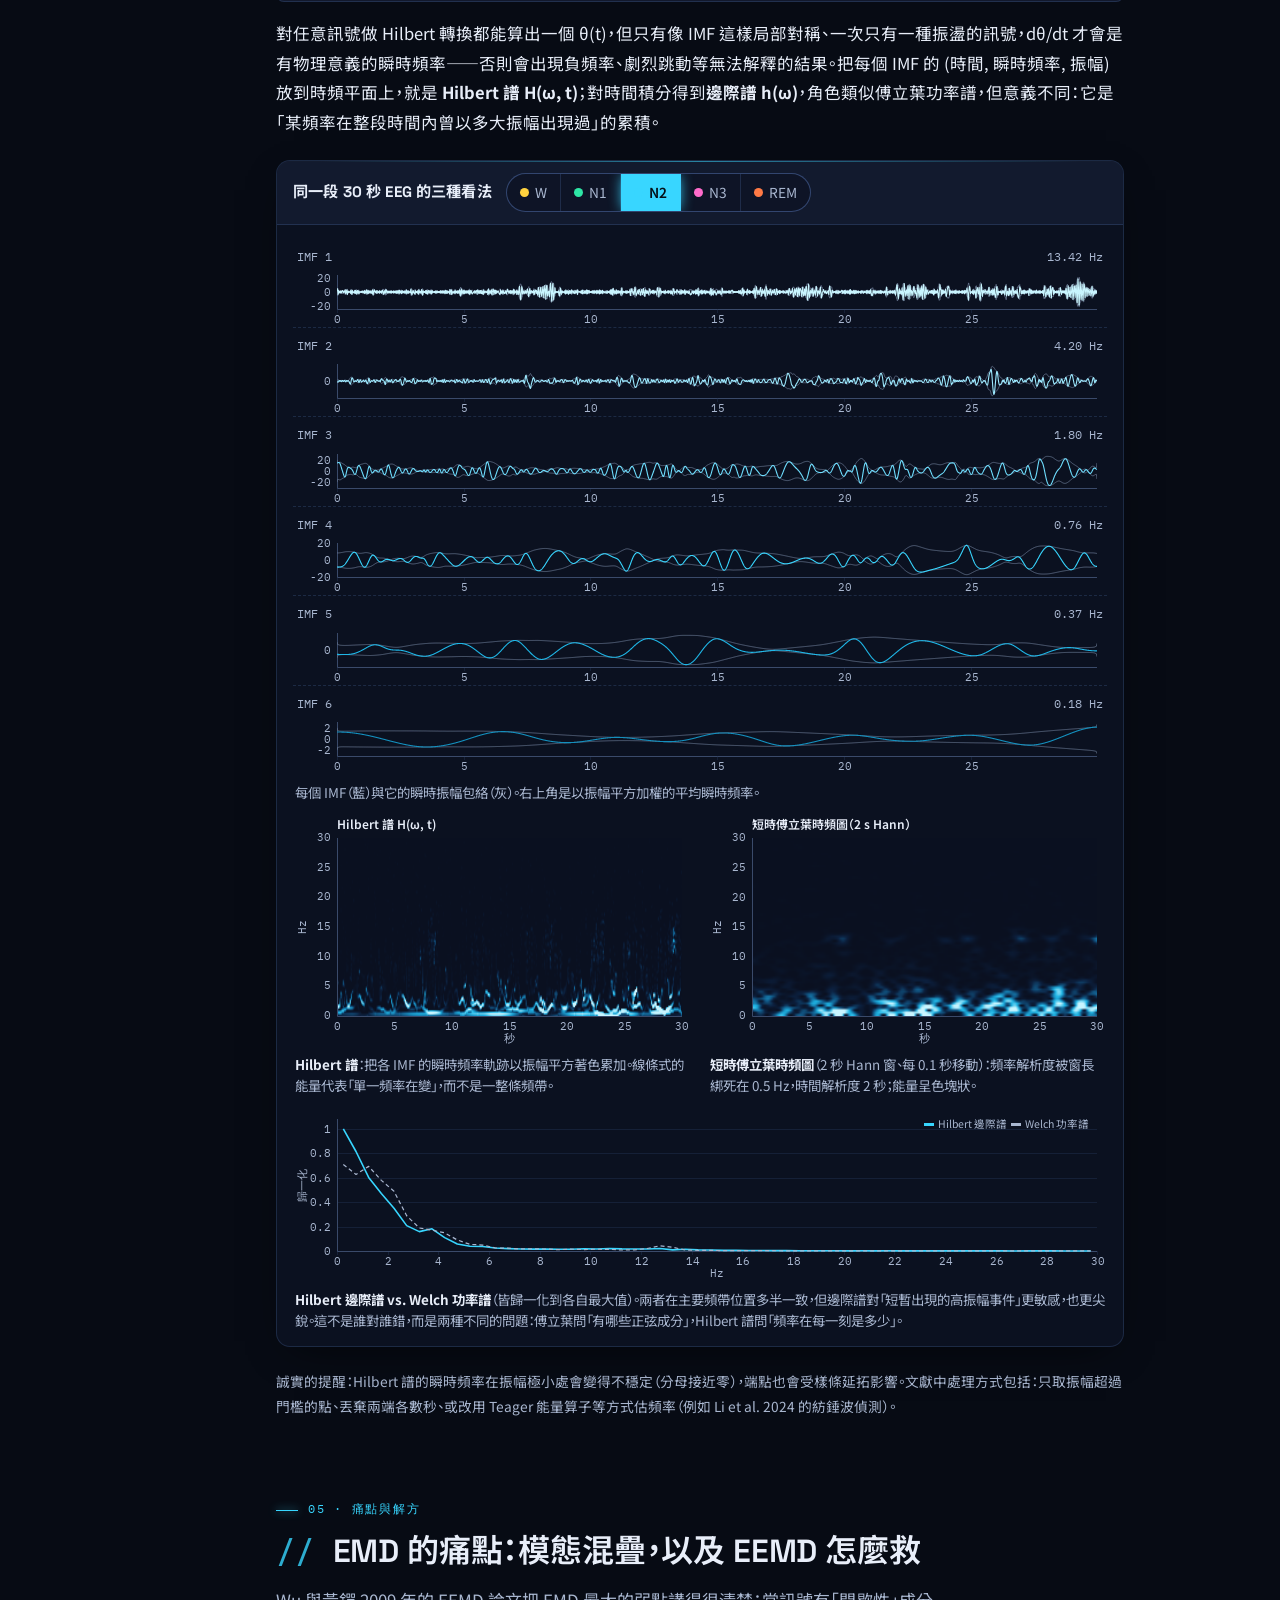
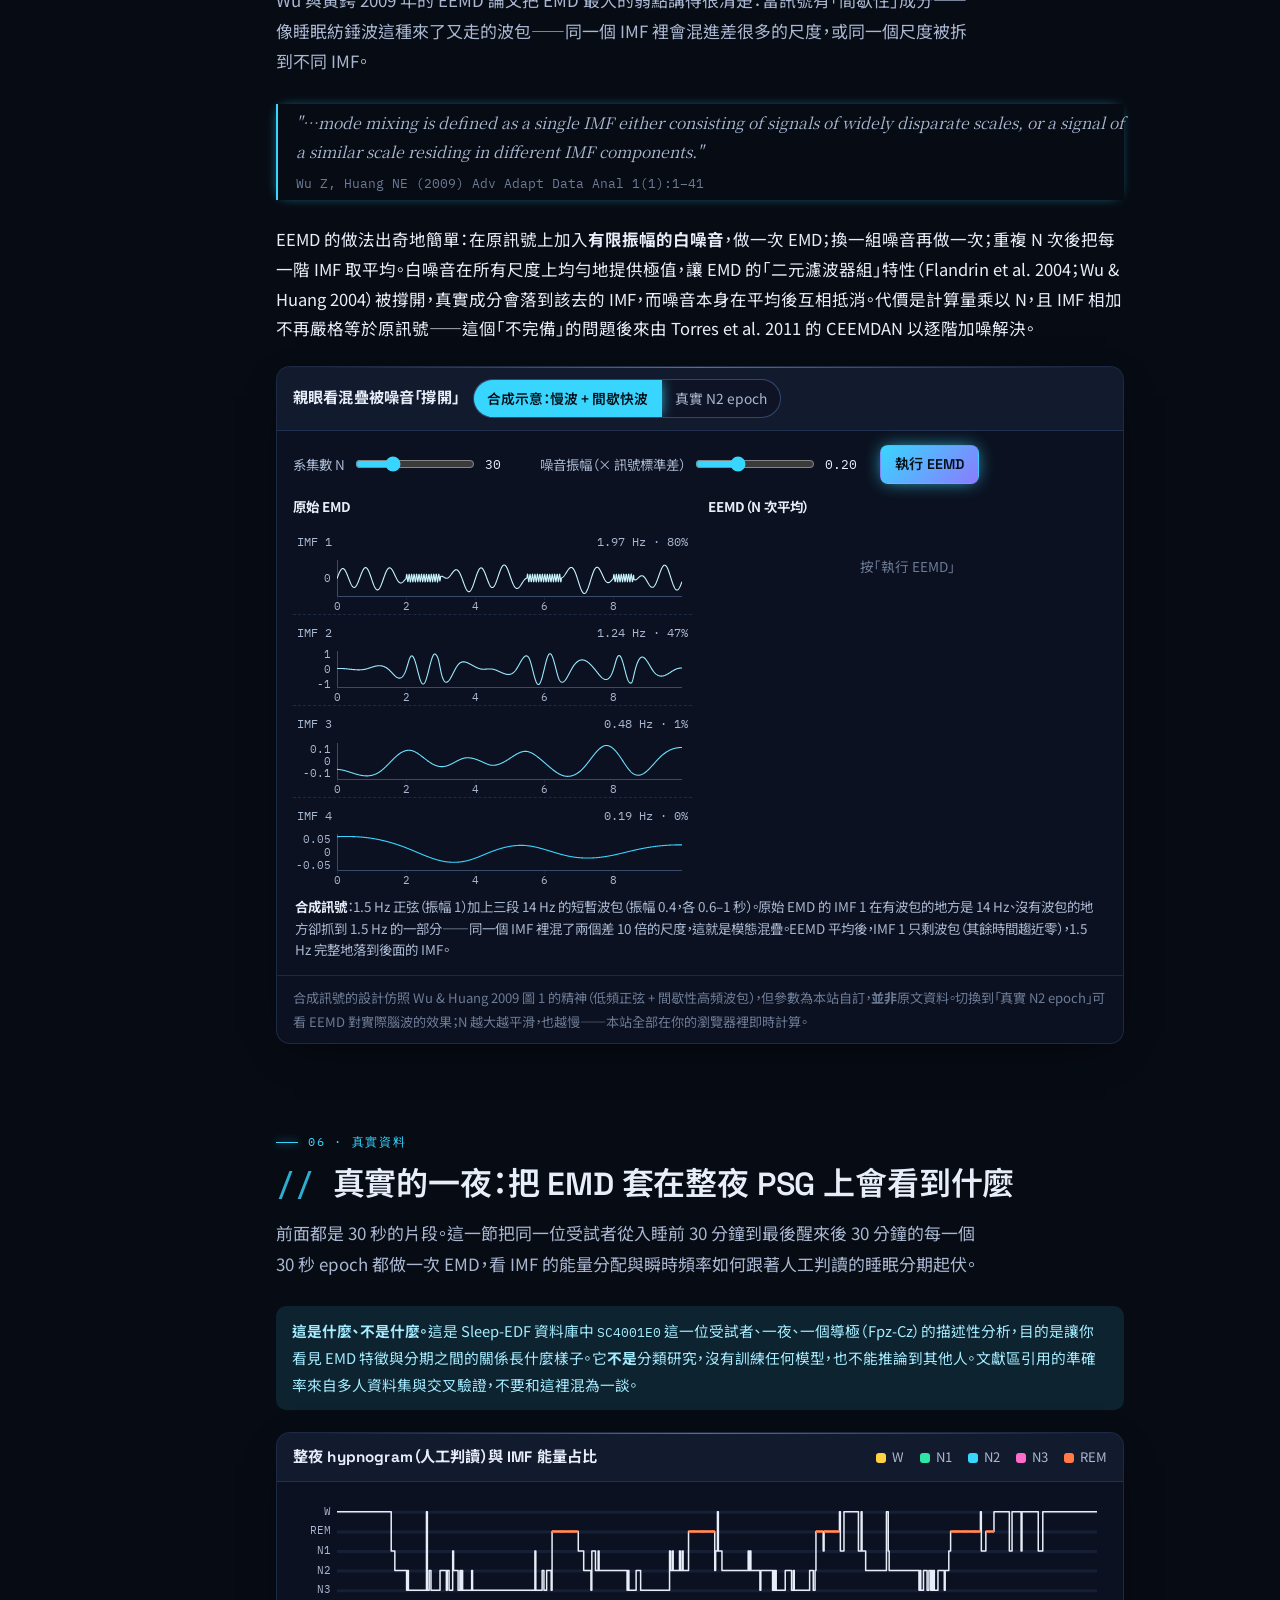
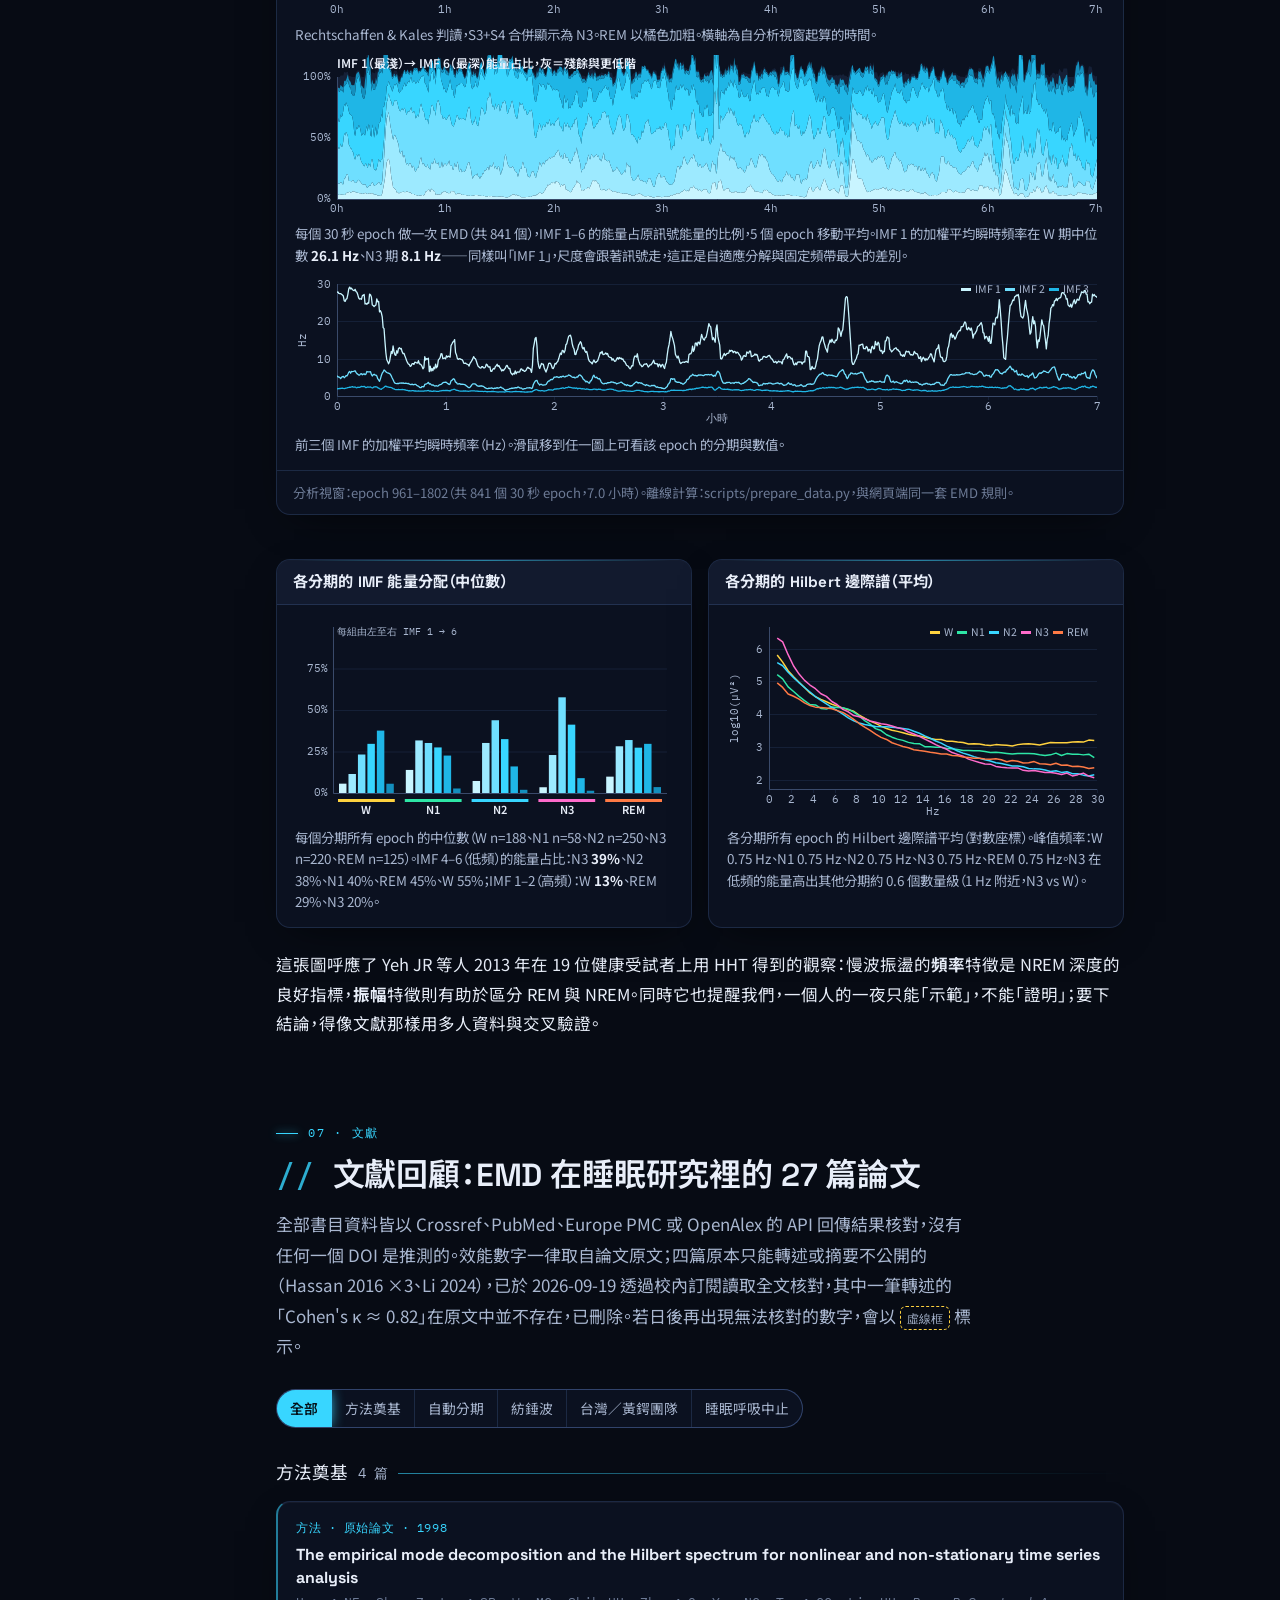
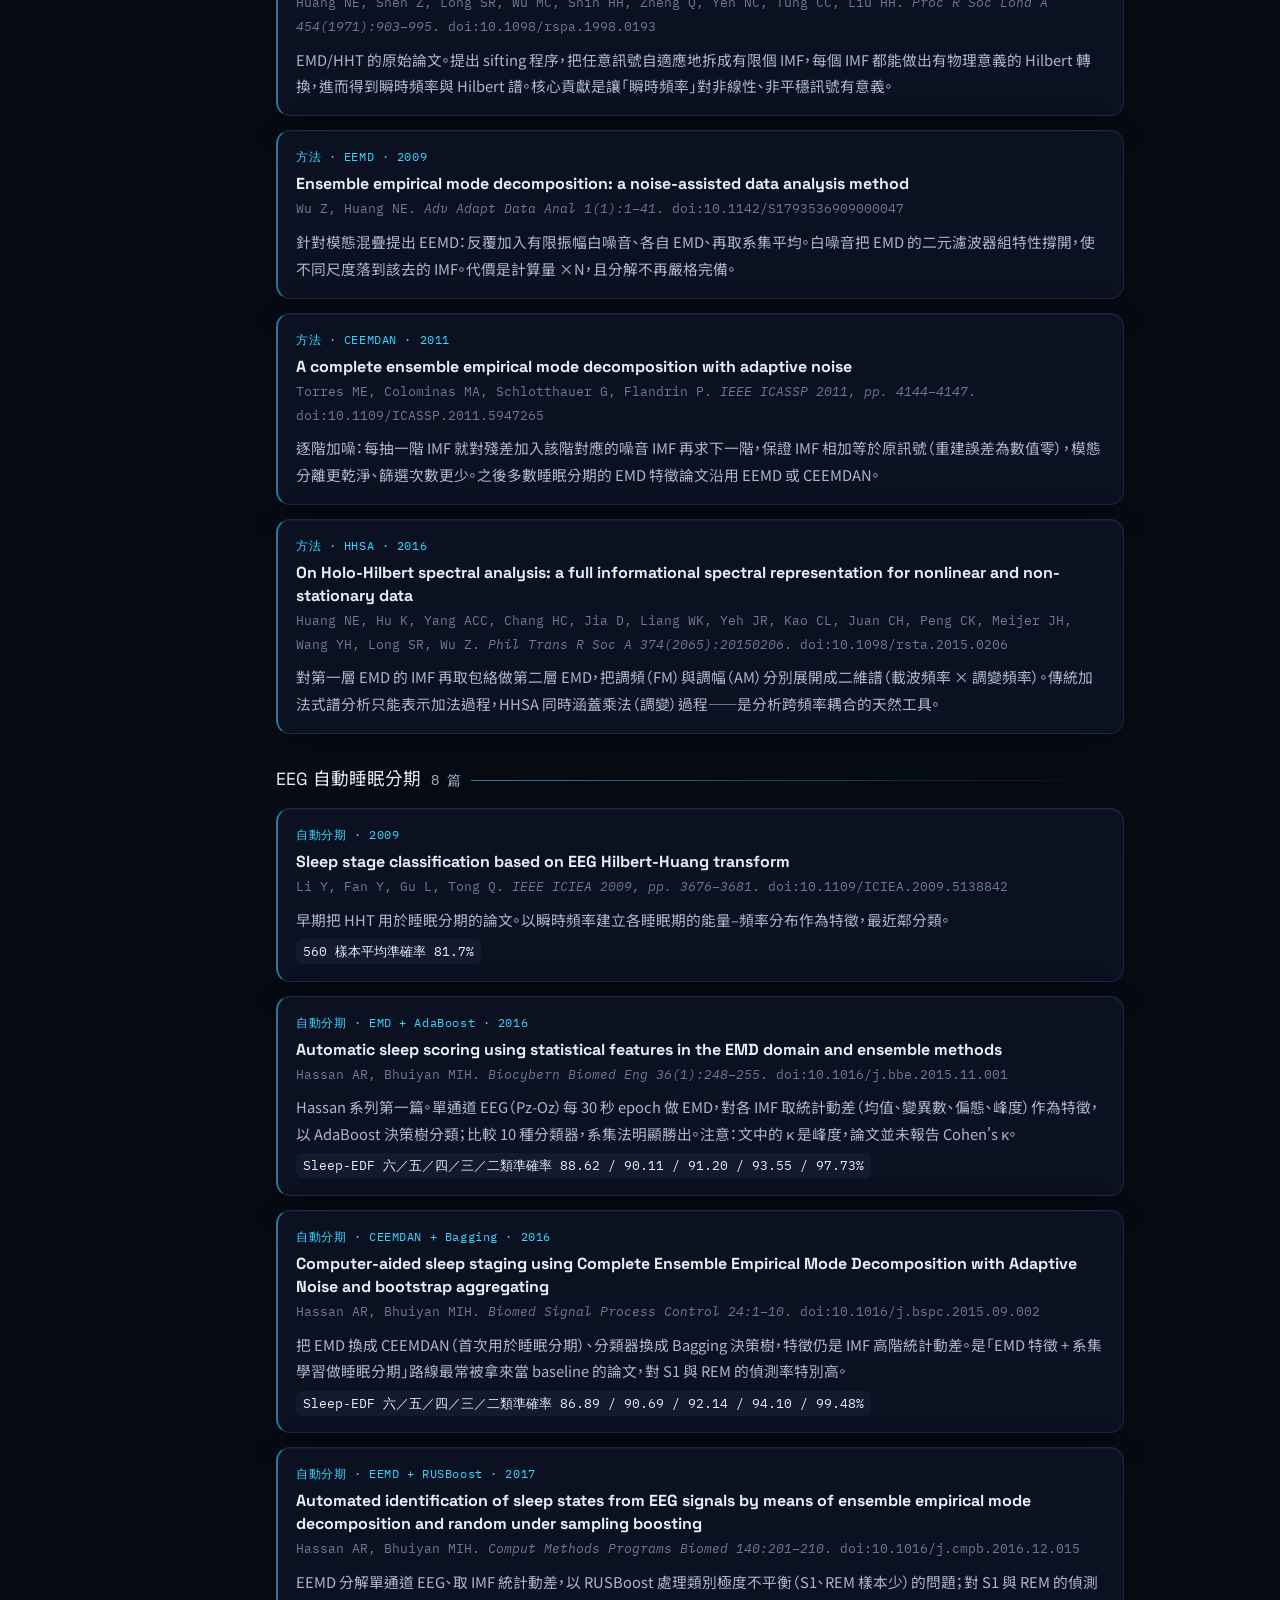
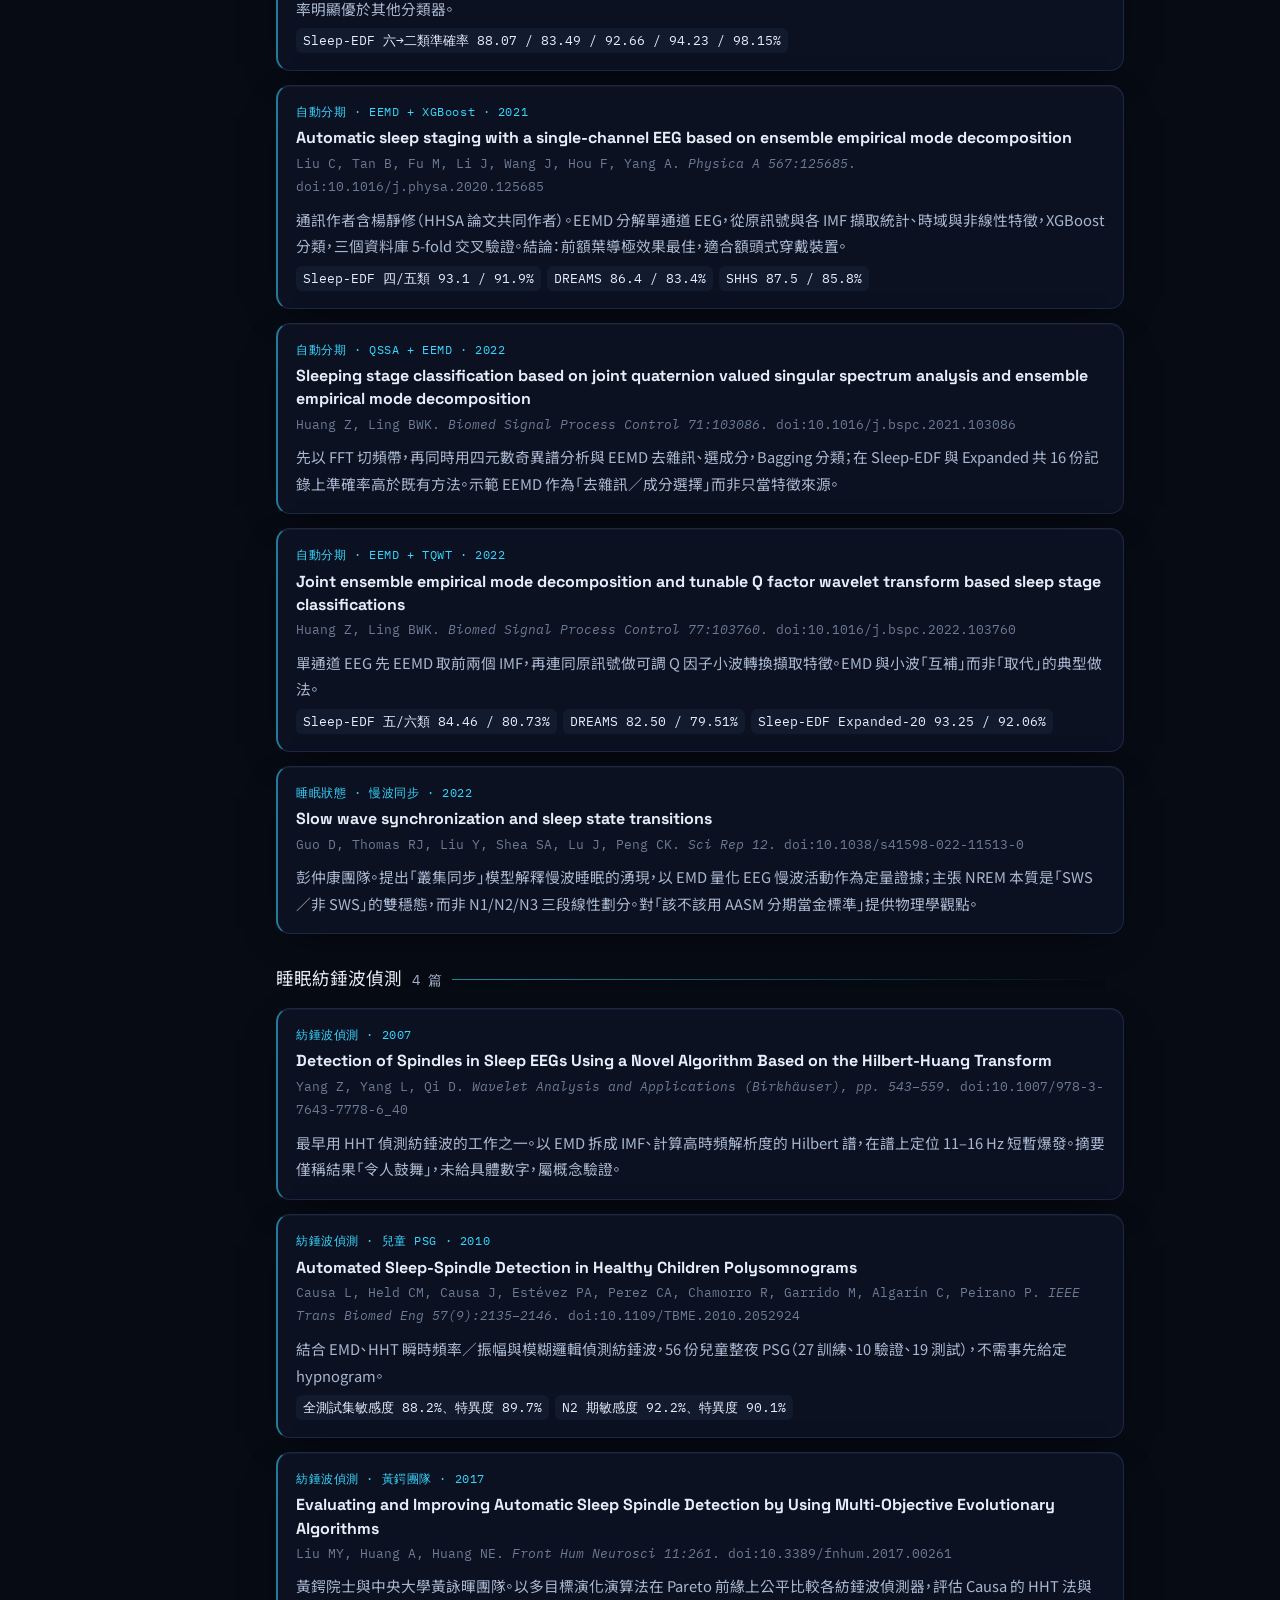
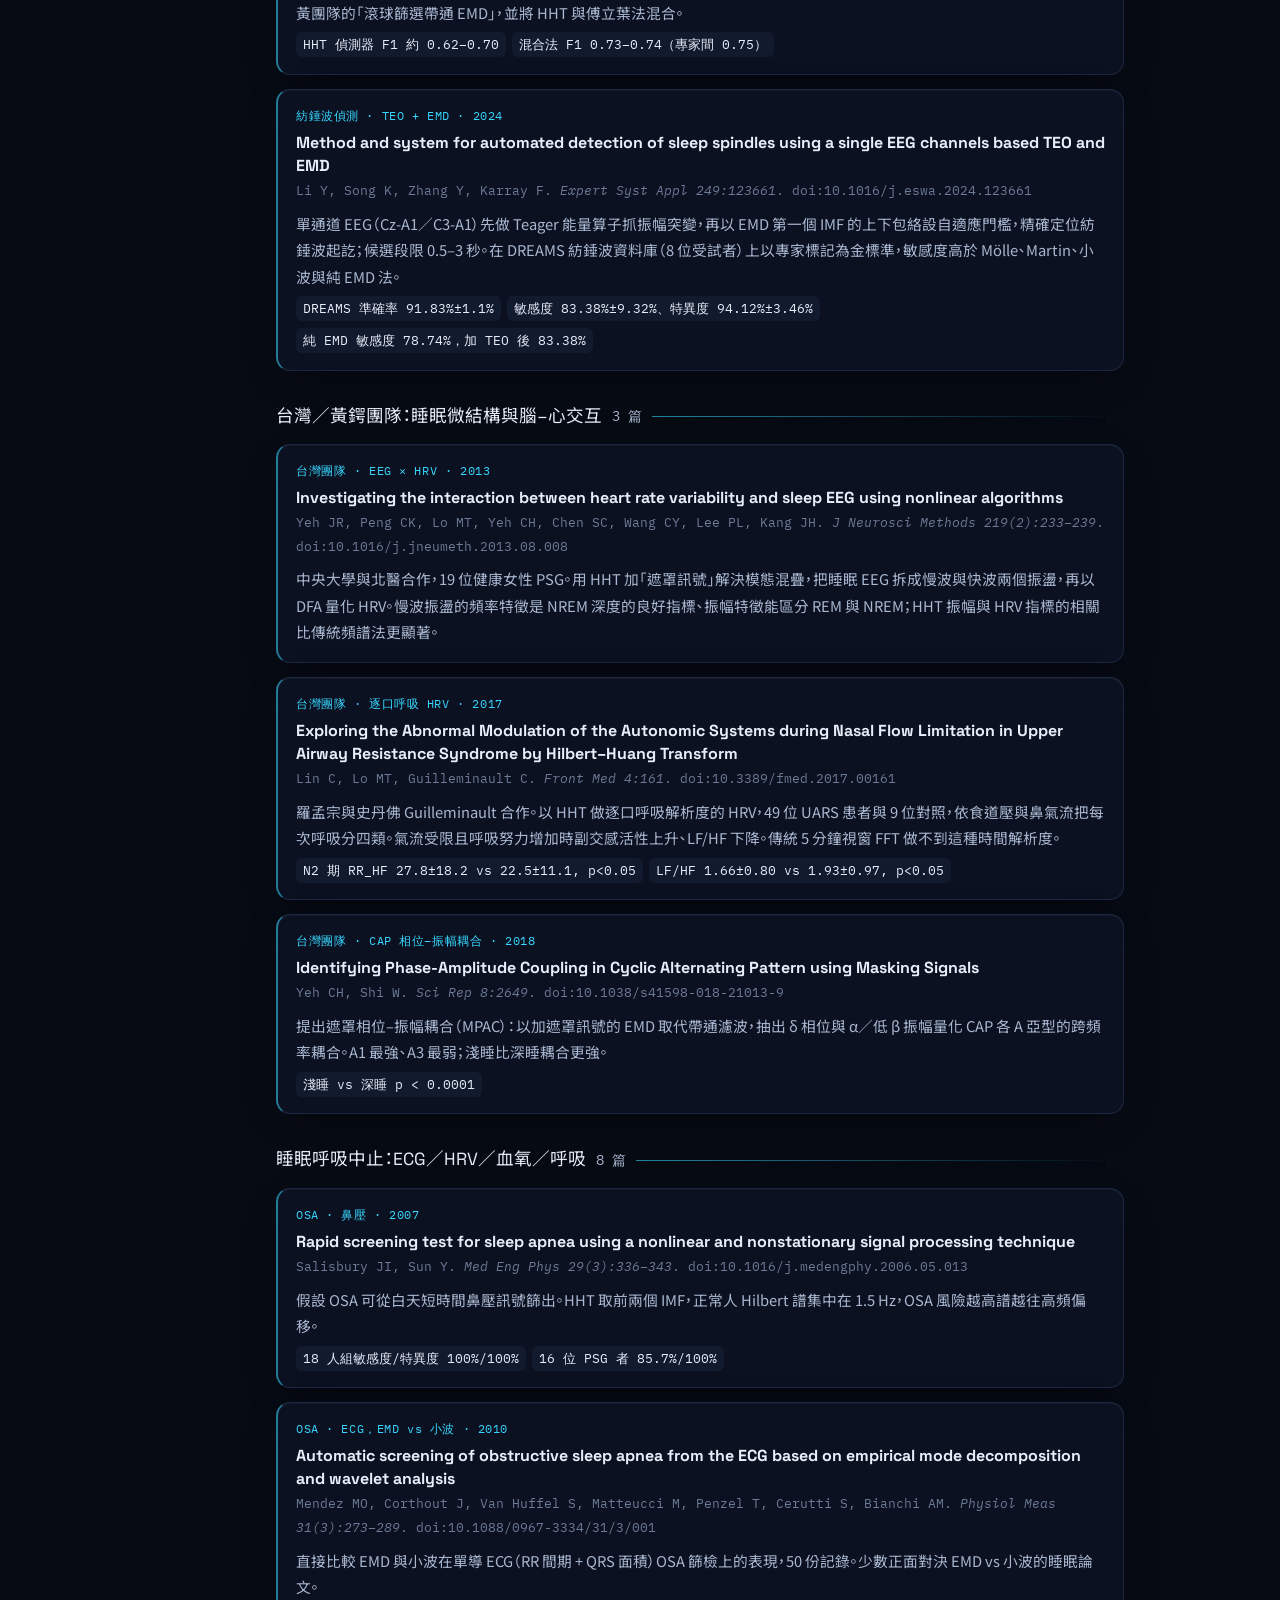
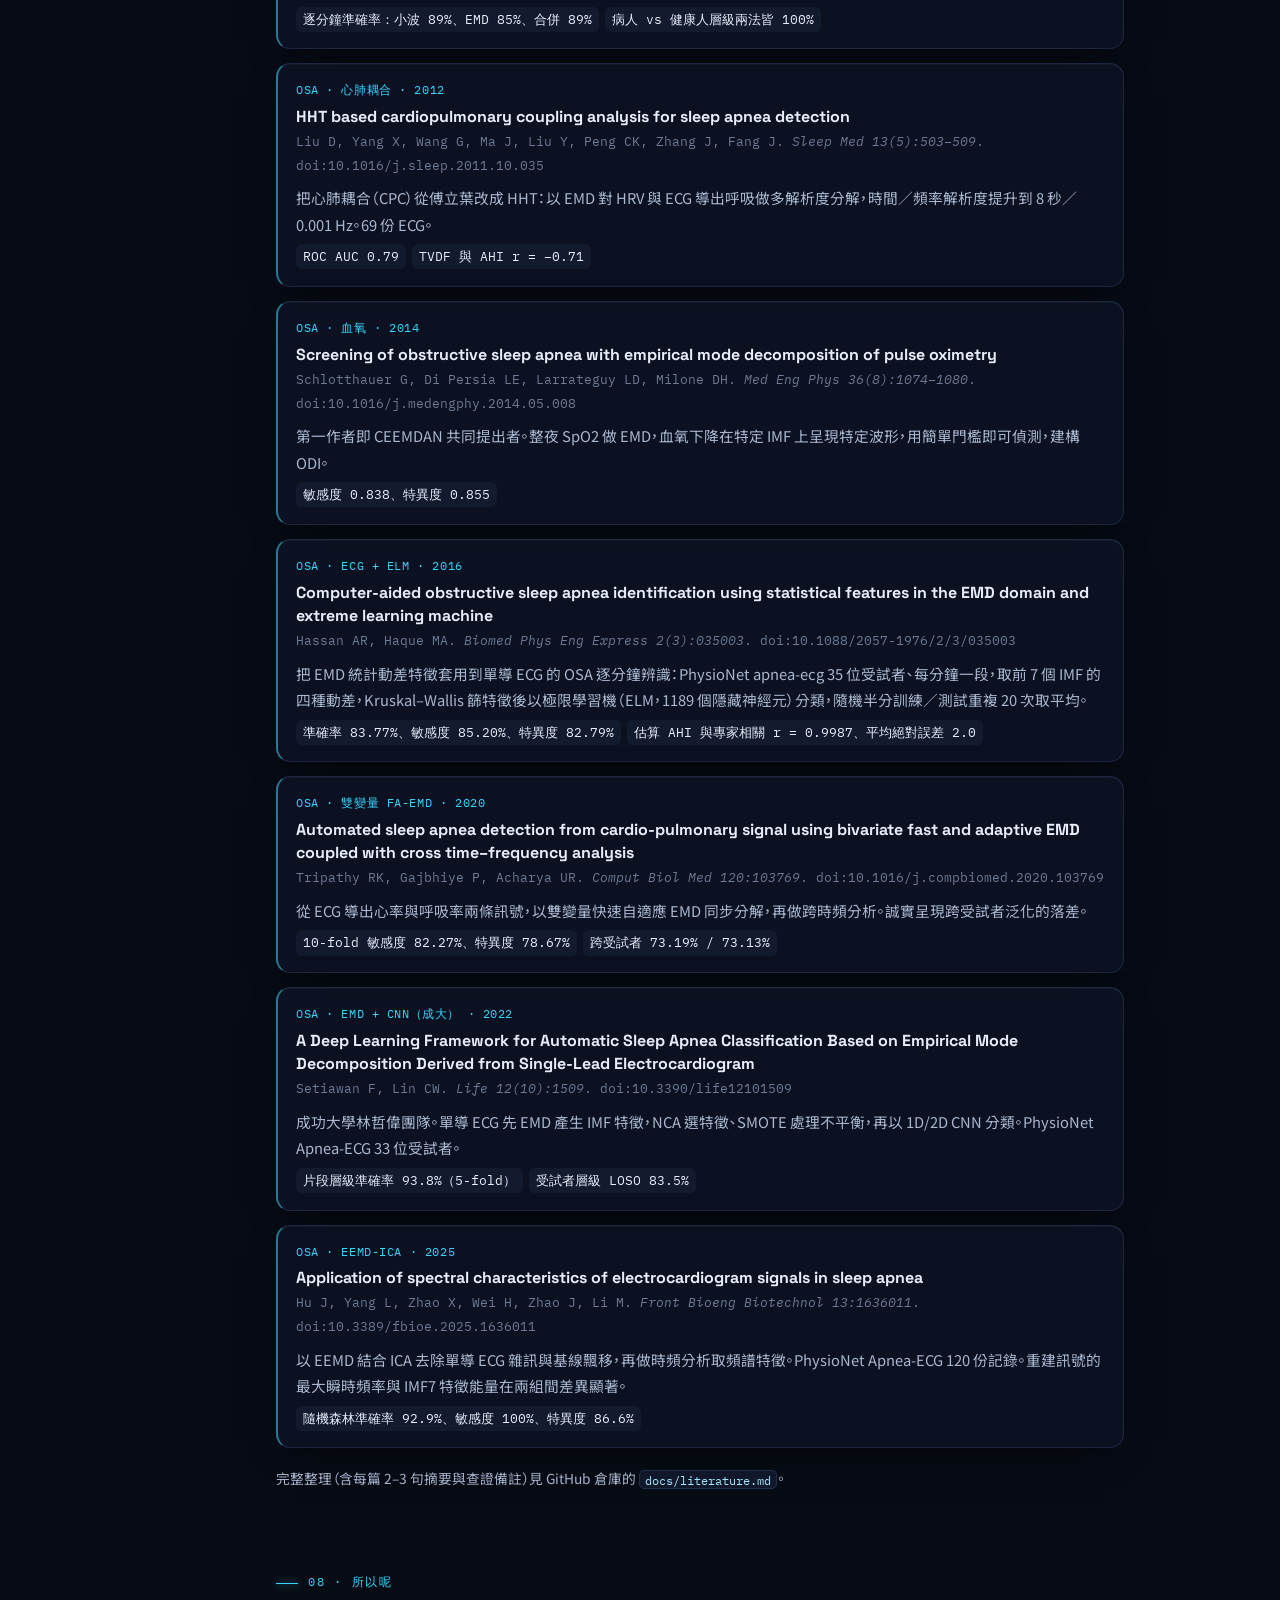
==== commit 2ce07bf2: "視覺改版:Tech 主題(預設深色、網格＋光暈背景、電光青主色、Space Grotesk 標題、玻璃卡片);熱圖色階支援 rgba 並加 heat-0 Co-Authored-By: Claude " ====
--- a/site/index.html
+++ b/site/index.html
@@ -4,16 +4,17 @@
 <meta charset="utf-8">
 <meta name="viewport" content="width=device-width, initial-scale=1">
 <title>EMD 與睡眠：把腦波拆回它自己的節奏</title>
+<meta name="theme-color" content="#070b14">
 <meta name="description" content="用真實 PSG 資料，在瀏覽器裡一步步執行黃鍔院士的經驗模態分解（EMD）與 Hilbert–Huang 轉換，解釋它在睡眠研究中的意義。27 篇文獻皆經 DOI 核對。">
 <meta property="og:title" content="EMD 與睡眠：把腦波拆回它自己的節奏">
 <meta property="og:description" content="互動演算法網站：真實睡眠腦波、逐步 sifting、Hilbert 譜 vs. 時頻圖、EEMD、整夜資料與 27 篇核對過的文獻。">
 <link rel="preconnect" href="https://fonts.googleapis.com">
 <link rel="preconnect" href="https://fonts.gstatic.com" crossorigin>
-<link href="https://fonts.googleapis.com/css2?family=IBM+Plex+Mono:wght@400;500&family=Noto+Sans+TC:wght@400;500;700&family=Noto+Serif+TC:wght@600;700&display=swap" rel="stylesheet">
+<link href="https://fonts.googleapis.com/css2?family=IBM+Plex+Mono:wght@400;500&family=Noto+Sans+TC:wght@400;500;700&family=Noto+Serif+TC:wght@600;700&family=Space+Grotesk:wght@500;600;700&display=swap" rel="stylesheet">
 <link rel="stylesheet" href="css/style.css">
 <link rel="icon" href="data:image/svg+xml,%3Csvg xmlns='http://www.w3.org/2000/svg' viewBox='0 0 32 32'%3E%3Cpath d='M2 18c4-14 6 14 10 0s6 14 10 0 4 14 8 0' fill='none' stroke='%231c5cab' stroke-width='3' stroke-linecap='round'/%3E%3C/svg%3E">
 <script>
-  try { const t = localStorage.getItem('theme'); if (t) document.documentElement.dataset.theme = t; } catch (e) {}
+  try { const t = localStorage.getItem('theme'); document.documentElement.dataset.theme = (t === 'light') ? 'light' : 'dark'; } catch (e) { document.documentElement.dataset.theme = 'dark'; }
 </script>
 </head>
 <body>
--- a/site/css/style.css
+++ b/site/css/style.css
@@ -1,32 +1,39 @@
-/* ============ Tokens ============ */
+/* ============ Tokens（Tech 主題：預設深色）============ */
 :root {
-  color-scheme: light;
+  color-scheme: dark;
   --font-sans: "Noto Sans TC", "Inter", system-ui, -apple-system, "PingFang TC", sans-serif;
+  --font-display: "Space Grotesk", "Noto Sans TC", "PingFang TC", system-ui, sans-serif;
   --font-serif: "Noto Serif TC", "Source Han Serif TC", Georgia, serif;
   --font-mono: "IBM Plex Mono", ui-monospace, SFMono-Regular, Menlo, monospace;
 
-  --bg: #f7f6f2;
-  --surface-1: #fcfcfb;
-  --surface-2: #f1efe9;
-  --surface-3: #e8e5dc;
-  --border: #dedad0;
-  --text-primary: #17170f;
-  --text-secondary: #52514e;
-  --text-muted: #8a877e;
-  --grid: #ebe8e0;
-  --axis: #b9b5a8;
-  --accent: #1c5cab;
-  --accent-soft: #e2ecfa;
-  --accent-ink: #0d366b;
-
-  --series-1: #2a78d6; /* blue */
-  --series-2: #eb6834; /* orange */
-  --series-3: #1baf7a; /* aqua */
-  --series-4: #eda100; /* yellow */
-  --series-5: #e87ba4; /* magenta */
-  --series-6: #008300; /* green */
-  --series-7: #4a3aa7; /* violet */
-  --series-8: #e34948; /* red */
+  --bg: #070b14;
+  --bg-glow-1: rgba(56, 214, 255, .16);
+  --bg-glow-2: rgba(139, 123, 255, .14);
+  --bg-grid: rgba(120, 170, 255, .055);
+  --surface-1: rgba(14, 20, 36, .78);
+  --surface-2: rgba(20, 29, 50, .85);
+  --surface-3: #1a2540;
+  --border: rgba(120, 165, 255, .16);
+  --border-strong: rgba(120, 165, 255, .34);
+  --text-primary: #e8eef9;
+  --text-secondary: #a9b7d0;
+  --text-muted: #6d7b96;
+  --grid: rgba(120, 165, 255, .10);
+  --axis: #3a4a6a;
+  --accent: #38d6ff;
+  --accent-2: #8b7bff;
+  --accent-soft: rgba(56, 214, 255, .12);
+  --accent-ink: #a6ecff;
+  --glow: 0 0 0 1px rgba(56, 214, 255, .25), 0 0 24px -4px rgba(56, 214, 255, .45);
+
+  --series-1: #38d6ff; /* cyan */
+  --series-2: #ff7a45; /* orange */
+  --series-3: #2ee6a6; /* mint */
+  --series-4: #ffd23f; /* yellow */
+  --series-5: #ff6bcb; /* pink */
+  --series-6: #4ade80; /* green */
+  --series-7: #8b7bff; /* violet */
+  --series-8: #ff5c7a; /* red */
 
   /* 睡眠分期（固定對應，永遠附文字標籤） */
   --st-W: var(--series-4);
@@ -35,61 +42,82 @@
   --st-N3: var(--series-5);
   --st-REM: var(--series-2);
 
-  /* IMF 序列色（藍色單色階，IMF1 最淺→IMF6 最深） */
-  --imf-1: #86b6ef; --imf-2: #5598e7; --imf-3: #3987e5; --imf-4: #256abf; --imf-5: #1c5cab; --imf-6: #104281; --imf-7: #0d366b; --imf-8: #082448;
-  --heat-1: #cde2fb; --heat-2: #6da7ec; --heat-3: #256abf; --heat-4: #0d366b;
-
-  --env-up: #e34948;   /* 上包絡 */
-  --env-lo: #1baf7a;   /* 下包絡 */
-  --env-mean: #eda100; /* 均值 */
-
-  --radius: 12px;
-  --shadow: 0 1px 2px rgba(20, 20, 10, .05), 0 8px 24px -12px rgba(20, 20, 10, .15);
+  /* IMF 序列色（青色單色階，IMF1 最淺→IMF8 最深） */
+  --imf-1: #c9f5ff; --imf-2: #9deaff; --imf-3: #6fdfff; --imf-4: #38d6ff; --imf-5: #1fb6e6; --imf-6: #148fbd; --imf-7: #0d6b92; --imf-8: #084a68;
+  --heat-0: #0a1020; --heat-1: #0c2140; --heat-2: #125f8f; --heat-3: #1fb6e6; --heat-4: #c9f5ff;
+
+  --env-up: #ff5c7a;   /* 上包絡 */
+  --env-lo: #2ee6a6;   /* 下包絡 */
+  --env-mean: #ffd23f; /* 均值 */
+
+  --radius: 14px;
+  --shadow: 0 1px 0 rgba(255,255,255,.04) inset, 0 12px 40px -18px rgba(0, 0, 0, .8);
   --maxw: 880px;
 }
-@media (prefers-color-scheme: dark) {
-  :root:not([data-theme="light"]) { color-scheme: dark;
-    --bg: #131312; --surface-1: #1a1a19; --surface-2: #222220; --surface-3: #2b2b28; --border: #34342f;
-    --text-primary: #f4f3ee; --text-secondary: #c3c2b7; --text-muted: #85847a; --grid: #262624; --axis: #4a4a44;
-    --accent: #6da7ec; --accent-soft: #1b2a40; --accent-ink: #b7d3f6;
-    --series-1: #3987e5; --series-2: #d95926; --series-3: #199e70; --series-4: #c98500; --series-5: #d55181; --series-6: #008300; --series-7: #9085e9; --series-8: #e66767;
-    --imf-1: #9ec5f4; --imf-2: #6da7ec; --imf-3: #5598e7; --imf-4: #3987e5; --imf-5: #2a78d6; --imf-6: #256abf; --imf-7: #1c5cab; --imf-8: #184f95;
-    --heat-1: #184f95; --heat-2: #2a78d6; --heat-3: #6da7ec; --heat-4: #cde2fb;
-    --env-up: #e66767; --env-lo: #199e70; --env-mean: #c98500;
-    --shadow: 0 1px 2px rgba(0,0,0,.4), 0 8px 24px -12px rgba(0,0,0,.6);
-  }
-}
-:root[data-theme="dark"] { color-scheme: dark;
-  --bg: #131312; --surface-1: #1a1a19; --surface-2: #222220; --surface-3: #2b2b28; --border: #34342f;
-  --text-primary: #f4f3ee; --text-secondary: #c3c2b7; --text-muted: #85847a; --grid: #262624; --axis: #4a4a44;
-  --accent: #6da7ec; --accent-soft: #1b2a40; --accent-ink: #b7d3f6;
-  --series-1: #3987e5; --series-2: #d95926; --series-3: #199e70; --series-4: #c98500; --series-5: #d55181; --series-6: #008300; --series-7: #9085e9; --series-8: #e66767;
-  --imf-1: #9ec5f4; --imf-2: #6da7ec; --imf-3: #5598e7; --imf-4: #3987e5; --imf-5: #2a78d6; --imf-6: #256abf; --imf-7: #1c5cab; --imf-8: #184f95;
-  --heat-1: #184f95; --heat-2: #2a78d6; --heat-3: #6da7ec; --heat-4: #cde2fb;
-  --env-up: #e66767; --env-lo: #199e70; --env-mean: #c98500;
-  --shadow: 0 1px 2px rgba(0,0,0,.4), 0 8px 24px -12px rgba(0,0,0,.6);
+:root[data-theme="light"] { color-scheme: light;
+  --bg: #f2f5fb;
+  --bg-glow-1: rgba(10, 132, 201, .14);
+  --bg-glow-2: rgba(124, 108, 255, .12);
+  --bg-grid: rgba(20, 60, 120, .06);
+  --surface-1: rgba(255, 255, 255, .82);
+  --surface-2: rgba(238, 243, 251, .9);
+  --surface-3: #e3eaf6;
+  --border: rgba(30, 70, 140, .14);
+  --border-strong: rgba(30, 70, 140, .32);
+  --text-primary: #0b1526;
+  --text-secondary: #46536b;
+  --text-muted: #7c889e;
+  --grid: rgba(30, 70, 140, .09);
+  --axis: #b3bfd3;
+  --accent: #0a84c9;
+  --accent-2: #6a5cff;
+  --accent-soft: rgba(10, 132, 201, .11);
+  --accent-ink: #065a8a;
+  --glow: 0 0 0 1px rgba(10, 132, 201, .22), 0 0 22px -6px rgba(10, 132, 201, .4);
+  --series-1: #0a84c9; --series-2: #e5561f; --series-3: #0ea77a; --series-4: #d9a400; --series-5: #d6479f; --series-6: #16a34a; --series-7: #6a5cff; --series-8: #e2405e;
+  --imf-1: #9dd6f2; --imf-2: #6cbfe9; --imf-3: #3ea6de; --imf-4: #0a84c9; --imf-5: #0a6ea8; --imf-6: #085887; --imf-7: #064366; --imf-8: #043048;
+  --heat-0: #f7f9fd; --heat-1: #dbeefb; --heat-2: #6cbfe9; --heat-3: #0a84c9; --heat-4: #043048;
+  --env-up: #e2405e; --env-lo: #0ea77a; --env-mean: #d9a400;
+  --shadow: 0 1px 2px rgba(10, 30, 60, .06), 0 10px 30px -16px rgba(10, 30, 60, .25);
 }
 
 /* ============ Base ============ */
 *, *::before, *::after { box-sizing: border-box; }
 html { scroll-behavior: smooth; -webkit-text-size-adjust: 100%; }
 body {
-  margin: 0; background: var(--bg); color: var(--text-primary);
+  margin: 0; background: var(--bg); color: var(--text-primary); position: relative;
   font-family: var(--font-sans); font-size: 16.5px; line-height: 1.8; font-feature-settings: "palt";
   overflow-x: hidden;
 }
+body::before {
+  content: ""; position: fixed; inset: 0; z-index: -2; pointer-events: none;
+  background:
+    radial-gradient(900px 600px at 8% -10%, var(--bg-glow-1), transparent 60%),
+    radial-gradient(800px 600px at 100% 110%, var(--bg-glow-2), transparent 60%),
+    var(--bg);
+}
+body::after {
+  content: ""; position: fixed; inset: 0; z-index: -1; pointer-events: none;
+  background-image:
+    linear-gradient(var(--bg-grid) 1px, transparent 1px),
+    linear-gradient(90deg, var(--bg-grid) 1px, transparent 1px);
+  background-size: 48px 48px;
+  mask-image: radial-gradient(ellipse at 50% 0%, #000 30%, transparent 85%);
+  -webkit-mask-image: radial-gradient(ellipse at 50% 0%, #000 30%, transparent 85%);
+}
 a { color: var(--accent); text-decoration: none; }
 a:hover { text-decoration: underline; text-underline-offset: 3px; }
-h1, h2, h3, h4 { font-family: var(--font-serif); font-weight: 600; line-height: 1.35; letter-spacing: .01em; margin: 0; }
+h1, h2, h3, h4 { font-family: var(--font-display); font-weight: 600; line-height: 1.3; letter-spacing: -.005em; margin: 0; }
+h2::before { content: "// "; color: var(--accent); font-family: var(--font-mono); font-weight: 500; opacity: .8; }
 h2 { font-size: clamp(1.5rem, 1.2rem + 1.2vw, 2rem); margin: 0 0 .4em; }
 h3 { font-size: 1.2rem; margin: 2.2em 0 .6em; }
 h4 { font-size: 1.02rem; font-family: var(--font-sans); font-weight: 700; margin: 1.6em 0 .4em; }
 p { margin: 0 0 1.1em; }
 small, .small { font-size: .86rem; color: var(--text-secondary); }
 code, .mono { font-family: var(--font-mono); font-size: .9em; }
-code { background: var(--surface-2); padding: .1em .4em; border-radius: 5px; }
+code { background: var(--surface-2); border: 1px solid var(--border); padding: .05em .4em; border-radius: 5px; color: var(--accent-ink); }
 strong { font-weight: 700; }
-em { font-style: normal; background: linear-gradient(transparent 62%, var(--accent-soft) 62%); padding: 0 .1em; }
+em { font-style: normal; background: linear-gradient(transparent 60%, var(--accent-soft) 60%); box-shadow: inset 0 -1px 0 color-mix(in srgb, var(--accent) 50%, transparent); padding: 0 .1em; }
 hr { border: 0; border-top: 1px solid var(--border); margin: 3rem 0; }
 canvas { display: block; width: 100%; }
 button { font: inherit; color: inherit; }
@@ -101,16 +129,18 @@
 /* ============ Top bar ============ */
 .topbar {
   position: sticky; top: 0; z-index: 50; backdrop-filter: saturate(1.4) blur(12px); -webkit-backdrop-filter: blur(12px);
-  background: color-mix(in srgb, var(--bg) 82%, transparent); border-bottom: 1px solid var(--border);
+  background: color-mix(in srgb, var(--bg) 72%, transparent); border-bottom: 1px solid var(--border);
 }
 .topbar .inner { max-width: 1240px; margin: 0 auto; padding: 10px 16px; display: flex; align-items: center; gap: 14px; }
-.brand { font-family: var(--font-serif); font-weight: 700; font-size: 1.02rem; letter-spacing: .02em; white-space: nowrap; }
+.brand { font-family: var(--font-display); font-weight: 700; font-size: 1.02rem; letter-spacing: .02em; white-space: nowrap; display: inline-flex; align-items: center; gap: 8px; }
+.brand::before { content: ""; width: 9px; height: 9px; border-radius: 50%; background: var(--accent); box-shadow: 0 0 10px var(--accent); animation: pulse 2.4s ease-in-out infinite; }
+@keyframes pulse { 0%,100% { opacity: 1; } 50% { opacity: .35; } }
 .brand span { color: var(--text-muted); font-weight: 400; margin-left: .5em; font-family: var(--font-sans); font-size: .85rem; }
 .topbar .spacer { flex: 1; }
 .topbar .link { font-size: .86rem; color: var(--text-secondary); white-space: nowrap; }
-.iconbtn { border: 1px solid var(--border); background: var(--surface-1); border-radius: 999px; width: 34px; height: 34px; display: inline-grid; place-items: center; cursor: pointer; color: var(--text-secondary); }
+.iconbtn { border: 1px solid var(--border-strong); background: var(--surface-1); border-radius: 999px; width: 34px; height: 34px; display: inline-grid; place-items: center; cursor: pointer; color: var(--text-secondary); }
 .iconbtn:hover { color: var(--text-primary); border-color: var(--axis); }
-.progress { position: absolute; left: 0; bottom: -1px; height: 2px; width: 0; background: var(--accent); transition: width .1s linear; }
+.progress { position: absolute; left: 0; bottom: -1px; height: 2px; width: 0; background: linear-gradient(90deg, var(--accent-2), var(--accent)); box-shadow: 0 0 10px var(--accent); transition: width .1s linear; }
 
 /* ============ TOC ============ */
 .toc { display: none; }
@@ -119,17 +149,20 @@
   .toc ol { list-style: none; margin: 0; padding: 0; border-left: 1px solid var(--border); }
   .toc li a { display: block; padding: 5px 0 5px 14px; color: var(--text-muted); border-left: 2px solid transparent; margin-left: -1.5px; }
   .toc li a:hover { color: var(--text-primary); text-decoration: none; }
-  .toc li a.active { color: var(--accent); border-left-color: var(--accent); font-weight: 600; }
+  .toc li a.active { color: var(--accent); border-left-color: var(--accent); font-weight: 600; text-shadow: 0 0 12px color-mix(in srgb, var(--accent) 60%, transparent); }
   .toc .num { font-family: var(--font-mono); font-size: .75rem; margin-right: .5em; opacity: .7; }
 }
 
 /* ============ Hero ============ */
 .hero { padding: 64px 0 40px; position: relative; }
-.hero .eyebrow { font-family: var(--font-mono); font-size: .8rem; letter-spacing: .12em; color: var(--accent); text-transform: uppercase; margin-bottom: 18px; }
-.hero h1 { font-size: clamp(2rem, 1.4rem + 3vw, 3.3rem); font-weight: 700; letter-spacing: .005em; line-height: 1.25; }
-.hero h1 .sub { display: block; font-size: .5em; font-weight: 500; color: var(--text-secondary); margin-top: .5em; font-family: var(--font-sans); letter-spacing: 0; }
+.hero .eyebrow { font-family: var(--font-mono); font-size: .8rem; letter-spacing: .16em; color: var(--accent); text-transform: uppercase; margin-bottom: 18px; display: inline-flex; align-items: center; gap: 10px; padding: 4px 12px; border: 1px solid var(--border-strong); border-radius: 999px; background: var(--accent-soft); }
+.hero .eyebrow::after { content: "_"; animation: blink 1s steps(2) infinite; }
+@keyframes blink { to { opacity: 0; } }
+.hero h1 { font-size: clamp(2rem, 1.4rem + 3vw, 3.3rem); font-weight: 700; letter-spacing: -.01em; line-height: 1.2; background: linear-gradient(120deg, var(--text-primary) 0%, var(--text-primary) 55%, var(--accent) 100%); -webkit-background-clip: text; background-clip: text; color: transparent; }
+.hero h1 .sub { display: block; font-size: .5em; font-weight: 500; -webkit-text-fill-color: var(--text-secondary); color: var(--text-secondary); margin-top: .6em; font-family: var(--font-sans); letter-spacing: 0; }
 .hero .lede { font-size: 1.12rem; color: var(--text-secondary); max-width: 640px; margin: 26px 0 30px; }
-.hero-canvas { border-radius: var(--radius); background: var(--surface-1); border: 1px solid var(--border); box-shadow: var(--shadow); overflow: hidden; }
+.hero-canvas { border-radius: var(--radius); background: var(--surface-1); border: 1px solid var(--border-strong); box-shadow: var(--shadow), var(--glow); overflow: hidden; backdrop-filter: blur(10px); -webkit-backdrop-filter: blur(10px); position: relative; }
+.hero-canvas::before { content: ""; position: absolute; inset: 0 0 auto 0; height: 1px; background: linear-gradient(90deg, transparent, var(--accent), transparent); opacity: .9; }
 .hero-canvas canvas { height: 220px; }
 .hero-canvas .cap { display: flex; justify-content: space-between; align-items: center; gap: 12px; padding: 8px 14px; font-size: .8rem; color: var(--text-muted); border-top: 1px solid var(--border); font-family: var(--font-mono); }
 .hero .meta { display: flex; flex-wrap: wrap; gap: 8px 22px; margin-top: 18px; font-size: .84rem; color: var(--text-muted); }
@@ -137,12 +170,16 @@
 
 /* ============ Sections ============ */
 section.chapter { padding: 56px 0 8px; }
-.chapter .kicker { font-family: var(--font-mono); font-size: .78rem; color: var(--accent); letter-spacing: .1em; margin-bottom: 10px; }
+.chapter .kicker { font-family: var(--font-mono); font-size: .78rem; color: var(--accent); letter-spacing: .14em; margin-bottom: 10px; text-transform: uppercase; }
+.chapter .kicker::before { content: ""; display: inline-block; width: 22px; height: 1px; background: var(--accent); vertical-align: middle; margin-right: 10px; box-shadow: 0 0 8px var(--accent); }
 .chapter .intro { font-size: 1.06rem; color: var(--text-secondary); max-width: 700px; margin-bottom: 1.6em; }
 
-.card { background: var(--surface-1); border: 1px solid var(--border); border-radius: var(--radius); box-shadow: var(--shadow); padding: 18px; margin: 22px 0; }
+.card { background: var(--surface-1); border: 1px solid var(--border); border-radius: var(--radius); box-shadow: var(--shadow); padding: 18px; margin: 22px 0; position: relative; backdrop-filter: blur(10px); -webkit-backdrop-filter: blur(10px); transition: border-color .25s, box-shadow .25s; }
+.card::before { content: ""; position: absolute; inset: 0 0 auto 0; height: 1px; background: linear-gradient(90deg, transparent 5%, color-mix(in srgb, var(--accent) 55%, transparent) 50%, transparent 95%); border-radius: var(--radius) var(--radius) 0 0; pointer-events: none; }
+.card:hover { border-color: var(--border-strong); }
 .card.pad0 { padding: 0; overflow: hidden; }
 .card .hd { display: flex; flex-wrap: wrap; align-items: center; gap: 10px 14px; padding: 12px 16px; border-bottom: 1px solid var(--border); background: var(--surface-2); font-size: .9rem; }
+.card .hd h4 { font-family: var(--font-display); letter-spacing: .01em; }
 .card .hd h4 { margin: 0; font-size: .95rem; }
 .card .bd { padding: 14px 16px; }
 .card .ft { padding: 10px 16px; border-top: 1px solid var(--border); font-size: .82rem; color: var(--text-muted); }
@@ -152,7 +189,7 @@
 .row { display: grid; gap: 16px; }
 @media (min-width: 760px) { .row.two { grid-template-columns: 1fr 1fr; } }
 
-.quote { border-left: 3px solid var(--accent); padding: 4px 0 4px 18px; margin: 1.6em 0; color: var(--text-secondary); font-size: .98rem; }
+.quote { border-left: 2px solid var(--accent); box-shadow: -1px 0 12px -6px var(--accent); padding: 4px 0 4px 18px; margin: 1.6em 0; color: var(--text-secondary); font-size: .98rem; }
 .quote .src { display: block; font-size: .82rem; color: var(--text-muted); margin-top: 6px; font-family: var(--font-mono); }
 .quote .en { font-style: italic; font-family: var(--font-serif); }
 
@@ -160,21 +197,21 @@
 .note b { font-weight: 700; }
 .warn { background: color-mix(in srgb, var(--series-4) 14%, var(--surface-1)); border: 1px solid color-mix(in srgb, var(--series-4) 40%, transparent); border-radius: 10px; padding: 12px 16px; font-size: .9rem; margin: 1.2em 0; }
 
-.formula { font-family: var(--font-serif); font-size: 1.05rem; text-align: center; padding: 12px; margin: 1em 0; background: var(--surface-2); border-radius: 8px; overflow-x: auto; }
+.formula { font-family: var(--font-serif); font-size: 1.05rem; text-align: center; padding: 12px; margin: 1em 0; background: var(--surface-2); border: 1px solid var(--border); border-radius: 8px; overflow-x: auto; }
 .formula .lbl { font-family: var(--font-mono); font-size: .75rem; color: var(--text-muted); float: right; }
 
 /* ============ Controls ============ */
 .controls { display: flex; flex-wrap: wrap; gap: 8px 12px; align-items: center; }
-.seg { display: inline-flex; border: 1px solid var(--border); border-radius: 999px; overflow: hidden; background: var(--surface-1); }
+.seg { display: inline-flex; border: 1px solid var(--border-strong); border-radius: 999px; overflow: hidden; background: var(--surface-1); }
 .seg button { border: 0; background: transparent; padding: 6px 13px; cursor: pointer; font-size: .86rem; color: var(--text-secondary); display: inline-flex; align-items: center; gap: 6px; border-right: 1px solid var(--border); }
 .seg button:last-child { border-right: 0; }
 .seg button:hover { background: var(--surface-2); }
-.seg button.active { background: var(--text-primary); color: var(--bg); }
+.seg button.active { background: var(--accent); color: #041018; font-weight: 600; box-shadow: 0 0 14px -2px var(--accent); }
 .dot { width: 9px; height: 9px; border-radius: 50%; display: inline-block; }
-.btn { border: 1px solid var(--border); background: var(--surface-1); border-radius: 8px; padding: 6px 14px; cursor: pointer; font-size: .88rem; display: inline-flex; align-items: center; gap: 6px; }
+.btn { border: 1px solid var(--border-strong); background: var(--surface-1); border-radius: 8px; font-family: var(--font-display); padding: 6px 14px; cursor: pointer; font-size: .88rem; display: inline-flex; align-items: center; gap: 6px; }
 .btn:hover { border-color: var(--axis); background: var(--surface-2); }
-.btn.primary { background: var(--accent); border-color: var(--accent); color: #fff; }
-.btn.primary:hover { filter: brightness(1.08); }
+.btn.primary { background: linear-gradient(135deg, var(--accent), var(--accent-2)); border-color: transparent; color: #041018; font-weight: 600; box-shadow: 0 0 18px -4px var(--accent); }
+.btn.primary:hover { filter: brightness(1.1); box-shadow: 0 0 24px -4px var(--accent); }
 .btn:disabled { opacity: .45; cursor: not-allowed; }
 .slider { display: inline-flex; align-items: center; gap: 8px; font-size: .84rem; color: var(--text-secondary); }
 .slider input { width: 120px; accent-color: var(--accent); }
@@ -192,7 +229,7 @@
 .steps { display: grid; grid-template-columns: repeat(5, 1fr); gap: 6px; margin: 12px 0; }
 .steps .st { font-size: .78rem; padding: 8px 6px; text-align: center; border-radius: 8px; border: 1px solid var(--border); color: var(--text-muted); background: var(--surface-1); line-height: 1.35; }
 .steps .st b { display: block; font-family: var(--font-mono); font-size: .7rem; opacity: .7; }
-.steps .st.on { border-color: var(--accent); color: var(--accent-ink); background: var(--accent-soft); }
+.steps .st.on { border-color: var(--accent); color: var(--accent-ink); background: var(--accent-soft); box-shadow: var(--glow); }
 .steps .st.done { color: var(--text-secondary); }
 @media (max-width: 560px) { .steps { grid-template-columns: repeat(5, 1fr); } .steps .st { font-size: .68rem; padding: 6px 2px; } }
 
@@ -203,20 +240,21 @@
 
 /* Papers */
 .papers { display: grid; gap: 14px; }
-.paper { background: var(--surface-1); border: 1px solid var(--border); border-radius: var(--radius); padding: 16px 18px; box-shadow: var(--shadow); }
+.paper { background: var(--surface-1); border: 1px solid var(--border); border-left: 2px solid color-mix(in srgb, var(--accent) 55%, transparent); border-radius: var(--radius); padding: 16px 18px; box-shadow: var(--shadow); backdrop-filter: blur(8px); -webkit-backdrop-filter: blur(8px); transition: border-color .25s, transform .25s; }
+.paper:hover { border-color: var(--border-strong); border-left-color: var(--accent); transform: translateY(-1px); }
 .paper .tag { font-family: var(--font-mono); font-size: .72rem; color: var(--accent); letter-spacing: .05em; }
-.paper .title { font-weight: 700; margin: 4px 0 2px; font-size: 1rem; line-height: 1.45; }
+.paper .title { font-weight: 700; margin: 4px 0 2px; font-size: 1rem; line-height: 1.45; font-family: var(--font-display); }
 .paper .title a { color: var(--text-primary); }
 .paper .cite { font-size: .82rem; color: var(--text-muted); font-family: var(--font-mono); }
 .paper .sum { font-size: .92rem; color: var(--text-secondary); margin: 8px 0 0; }
 .paper .num { display: inline-block; font-family: var(--font-mono); font-size: .8rem; background: var(--surface-2); padding: 1px 7px; border-radius: 6px; margin: 6px 6px 0 0; }
 .paper .num.flag { border: 1px dashed var(--series-4); }
-.grp { font-family: var(--font-serif); font-size: 1.1rem; margin: 30px 0 12px; display: flex; align-items: center; gap: 10px; }
-.grp::after { content: ""; flex: 1; border-top: 1px solid var(--border); }
+.grp { font-family: var(--font-display); font-size: 1.1rem; margin: 30px 0 12px; display: flex; align-items: center; gap: 10px; }
+.grp::after { content: ""; flex: 1; border-top: 1px solid var(--border); background: linear-gradient(90deg, var(--accent), transparent); height: 1px; border: 0; opacity: .6; }
 
 table.tbl { width: 100%; border-collapse: collapse; font-size: .9rem; margin: 1em 0; }
 .tbl th, .tbl td { text-align: left; padding: 8px 10px; border-bottom: 1px solid var(--border); vertical-align: top; }
-.tbl th { font-weight: 600; color: var(--text-secondary); font-size: .82rem; background: var(--surface-2); }
+.tbl th { font-weight: 600; color: var(--accent-ink); font-size: .78rem; background: var(--surface-2); font-family: var(--font-mono); letter-spacing: .06em; text-transform: uppercase; }
 .tbl td.mono { font-family: var(--font-mono); font-size: .84rem; }
 
 .faq details { border-top: 1px solid var(--border); padding: 10px 0; }
@@ -226,15 +264,16 @@
 .faq details[open] summary::before { content: "－"; }
 .faq .a { padding: 8px 0 4px 26px; color: var(--text-secondary); font-size: .95rem; }
 
-.tip { position: fixed; z-index: 100; pointer-events: none; background: var(--text-primary); color: var(--bg); font-family: var(--font-mono); font-size: .76rem; line-height: 1.5; padding: 6px 9px; border-radius: 6px; box-shadow: var(--shadow); white-space: nowrap; }
-.tip b { color: var(--surface-3); font-weight: 600; }
-
-footer { margin-top: 80px; padding: 34px 0 60px; border-top: 1px solid var(--border); font-size: .86rem; color: var(--text-secondary); }
+.tip { position: fixed; z-index: 100; pointer-events: none; background: var(--surface-3); color: var(--text-primary); border: 1px solid var(--border-strong); font-family: var(--font-mono); font-size: .76rem; line-height: 1.5; padding: 6px 9px; border-radius: 6px; box-shadow: var(--shadow); white-space: nowrap; }
+.tip b { color: var(--accent); font-weight: 600; }
+
+footer { margin-top: 80px; padding: 34px 0 60px; border-top: 1px solid var(--border); border-image: linear-gradient(90deg, var(--accent), transparent 60%) 1; font-size: .86rem; color: var(--text-secondary); }
 footer .cols { display: grid; gap: 20px; }
 @media (min-width: 760px) { footer .cols { grid-template-columns: 1.3fr 1fr; } }
 
-.fade { opacity: 0; transform: translateY(10px); transition: opacity .6s ease, transform .6s ease; }
+.fade { opacity: 0; transform: translateY(14px); transition: opacity .7s ease, transform .7s cubic-bezier(.2,.7,.2,1); }
 .fade.in { opacity: 1; transform: none; }
 @media (prefers-reduced-motion: reduce) { .fade { transition: none; opacity: 1; transform: none; } html { scroll-behavior: auto; } }
 .skeleton { color: var(--text-muted); font-size: .85rem; padding: 30px; text-align: center; }
 kbd { font-family: var(--font-mono); font-size: .78em; border: 1px solid var(--border); border-bottom-width: 2px; border-radius: 5px; padding: 0 5px; background: var(--surface-1); }
+.btn.primary kbd { background: rgba(4, 16, 24, .22); border-color: rgba(4, 16, 24, .4); color: #041018; }
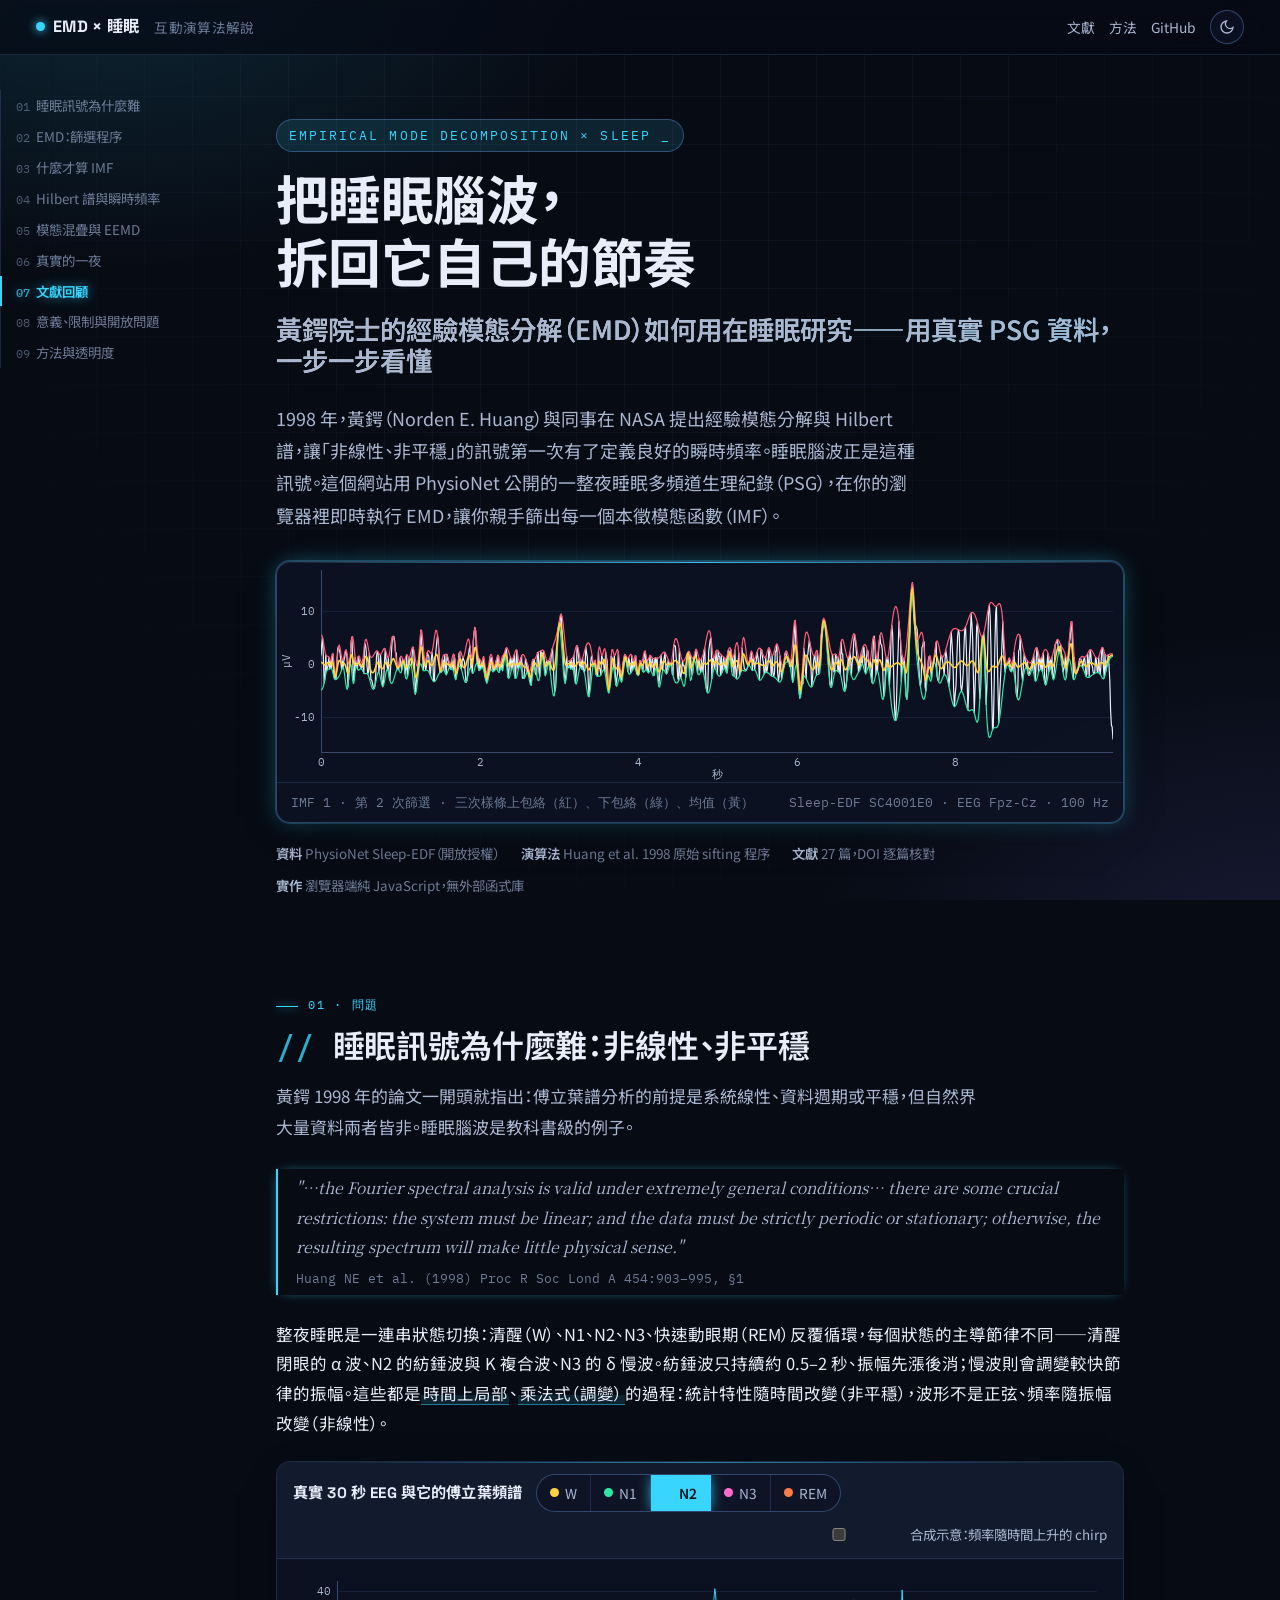
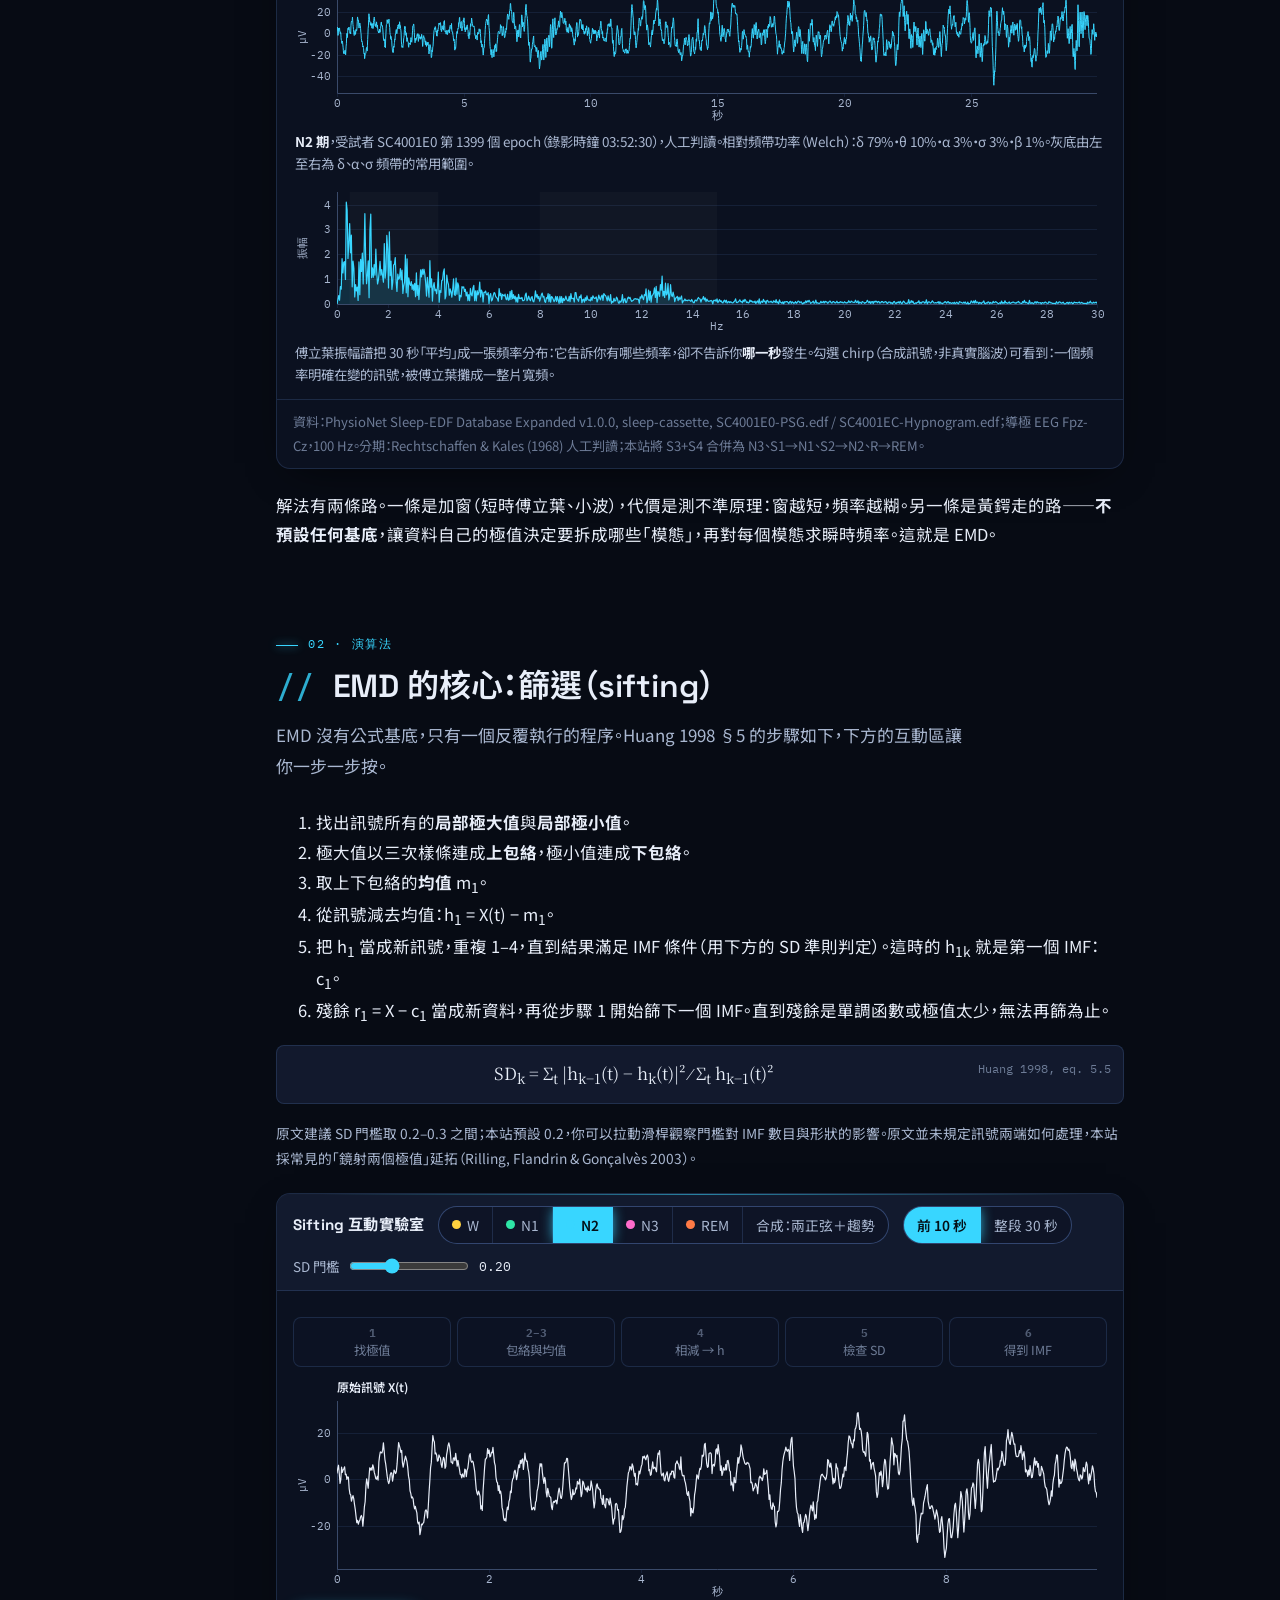
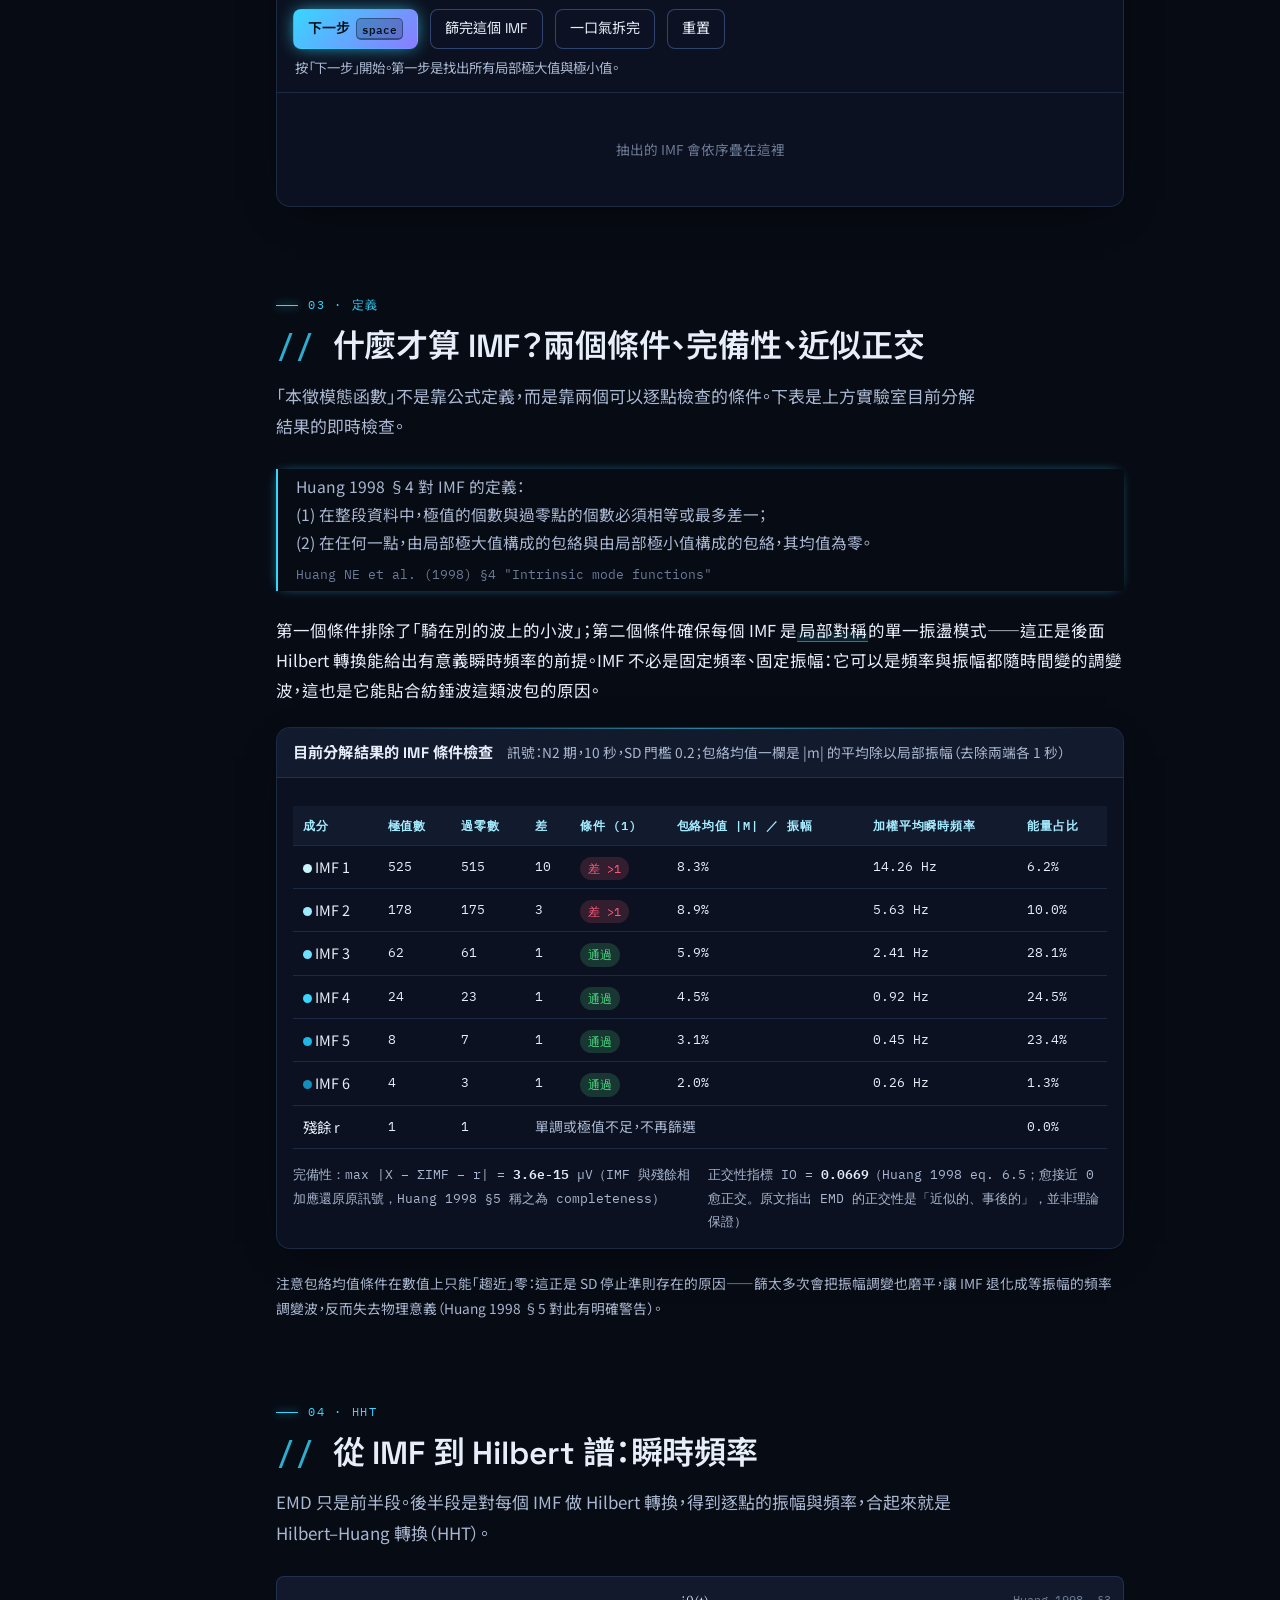
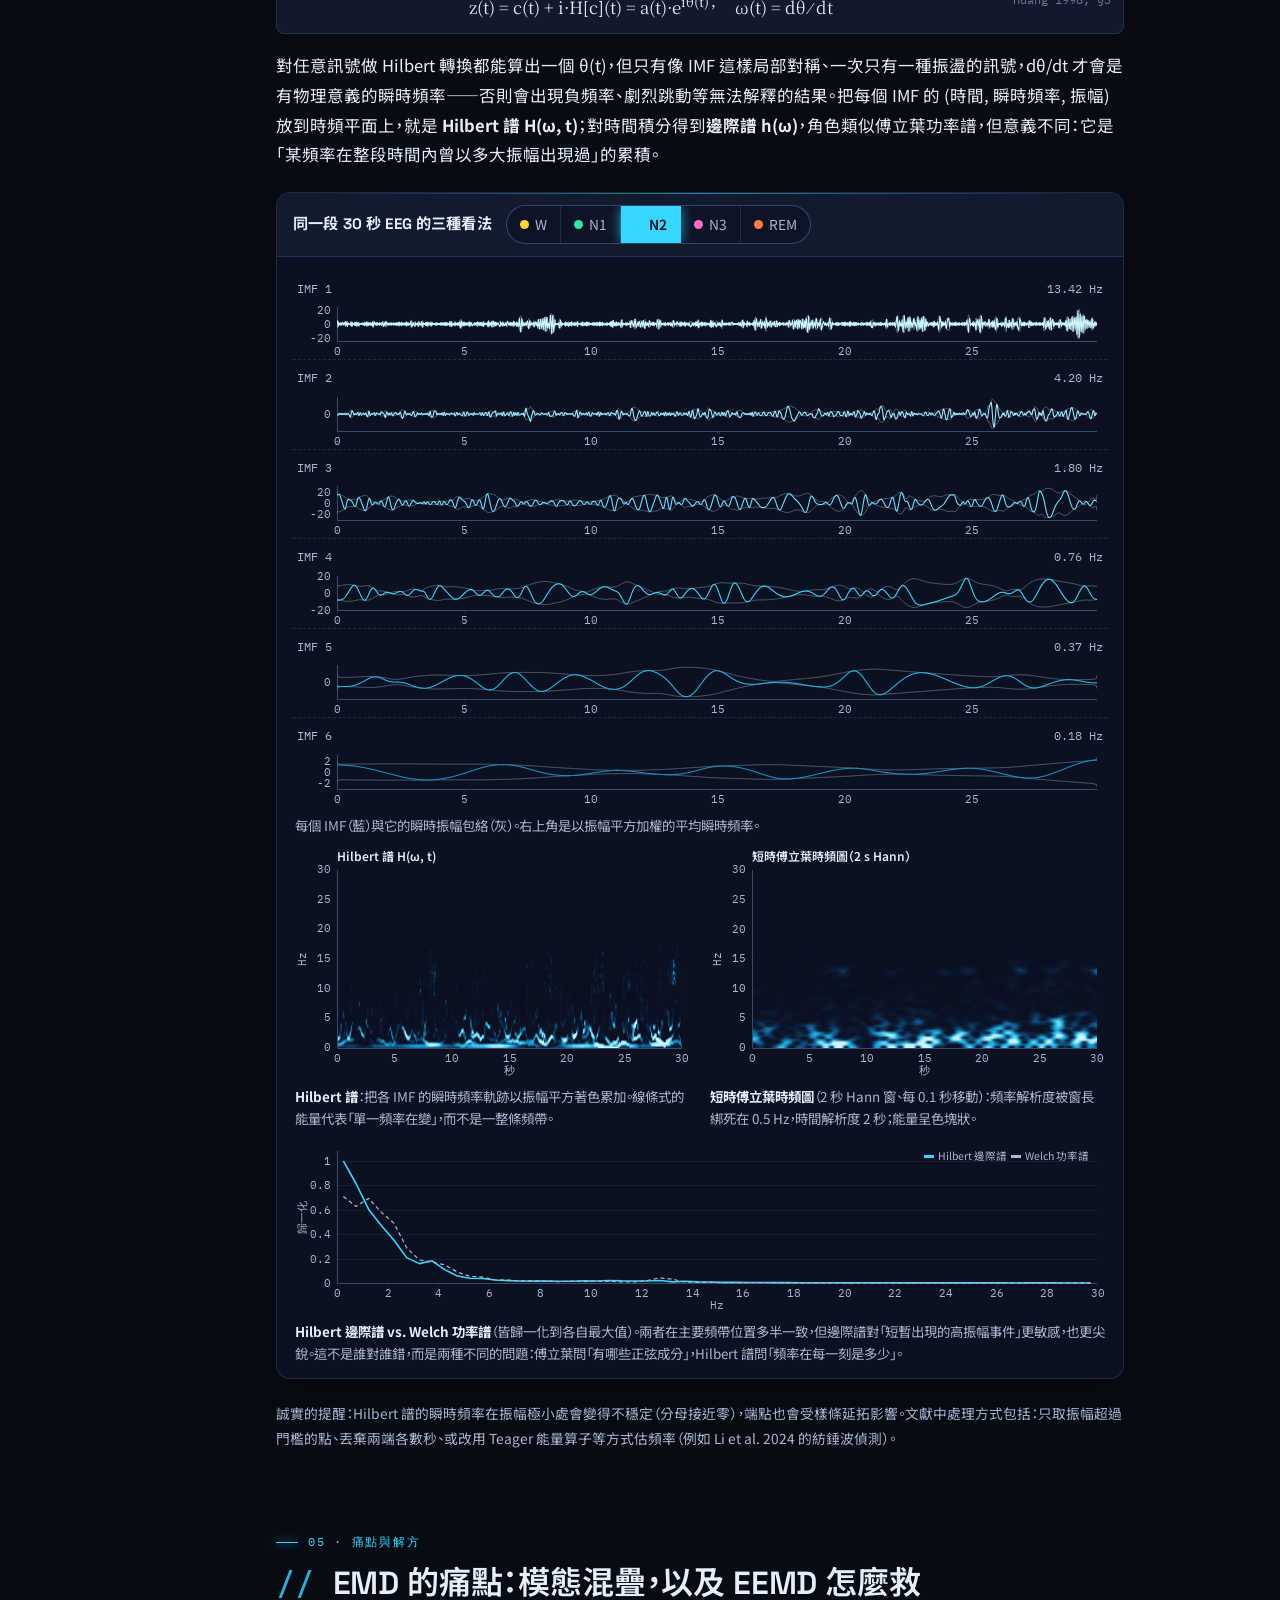
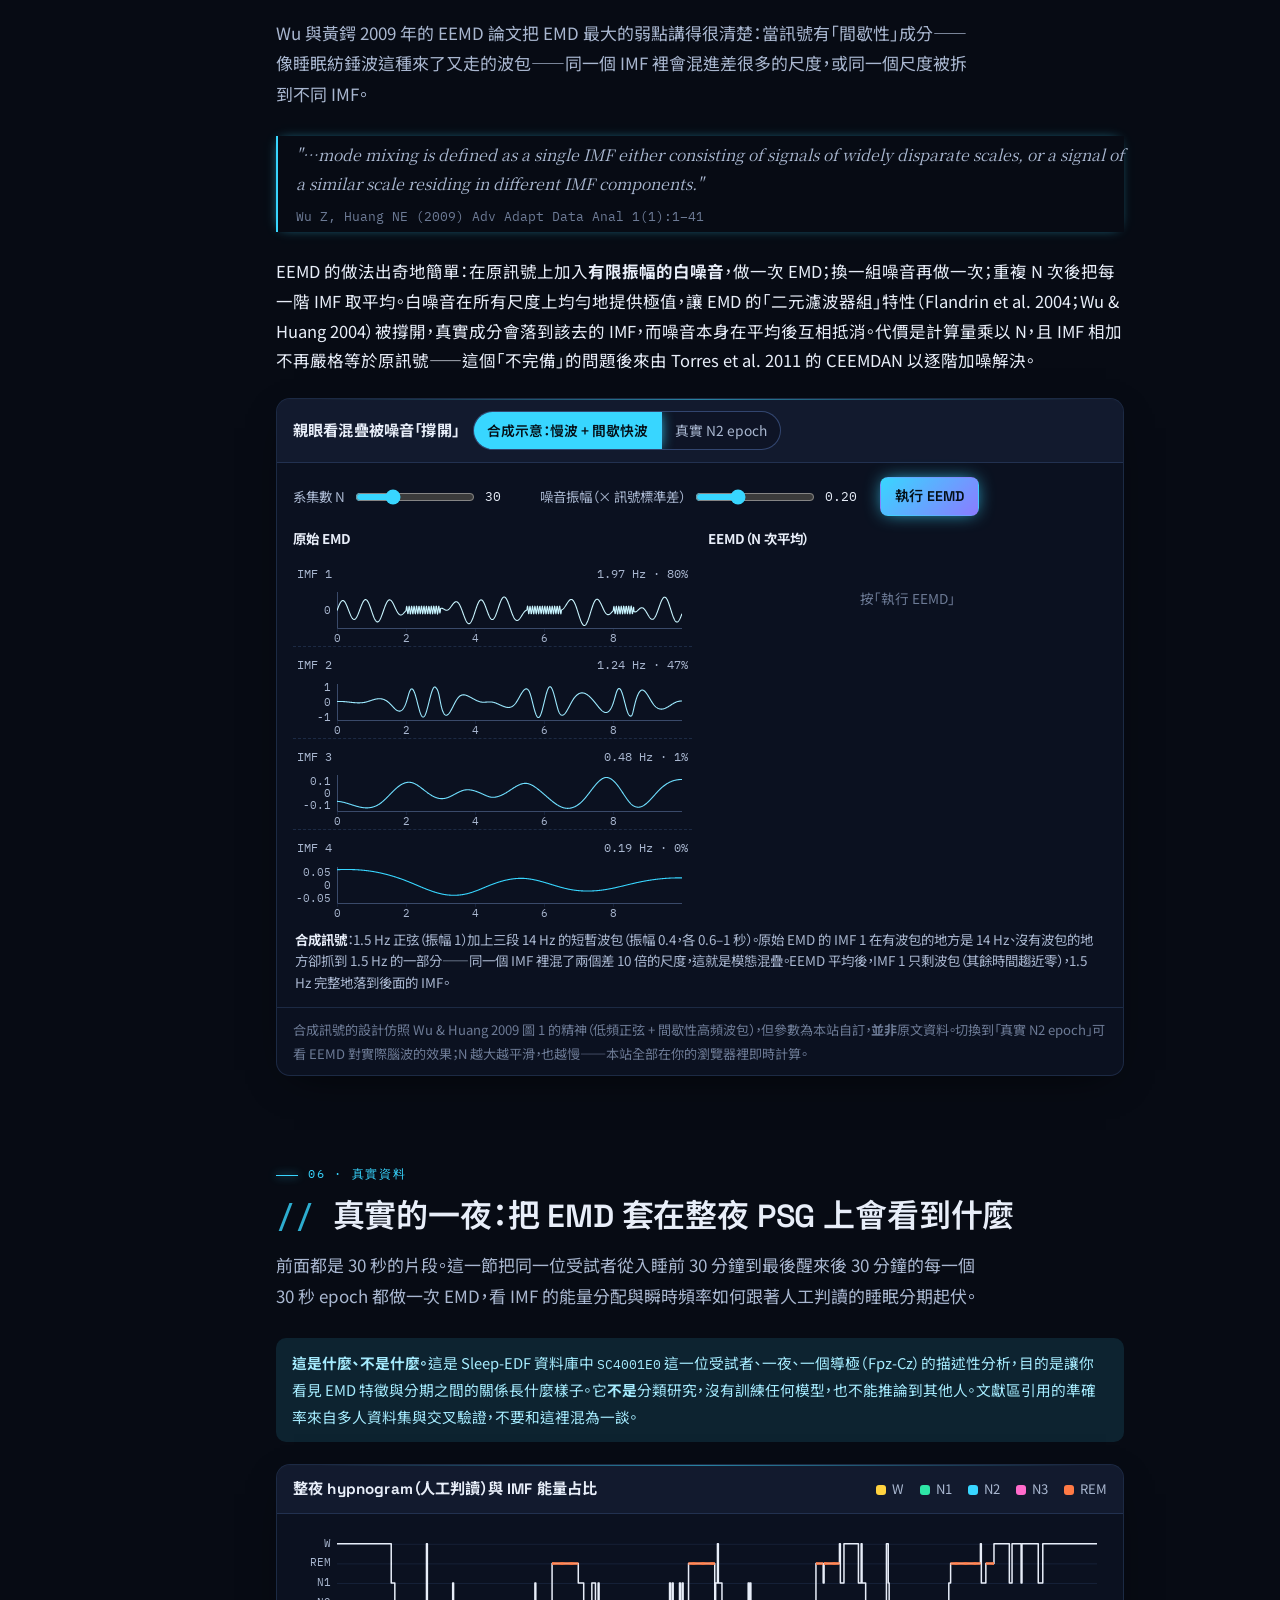
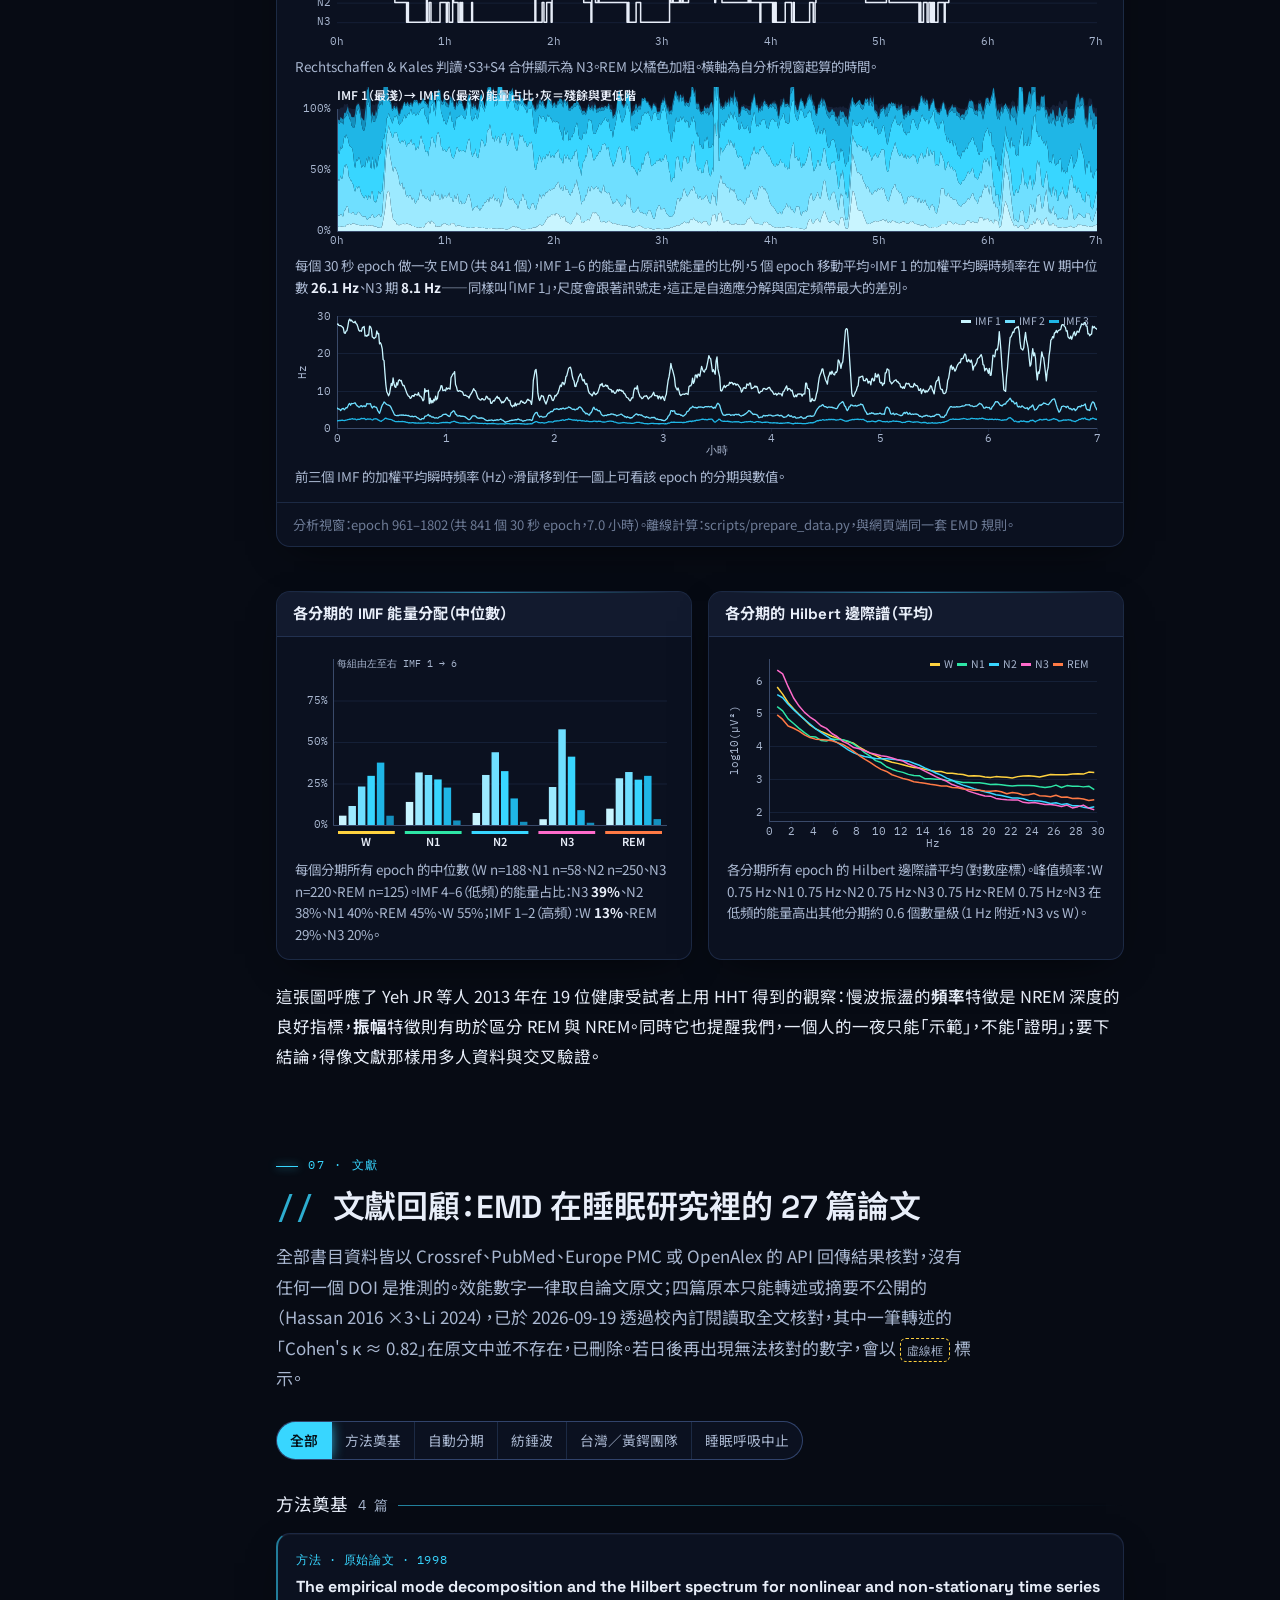
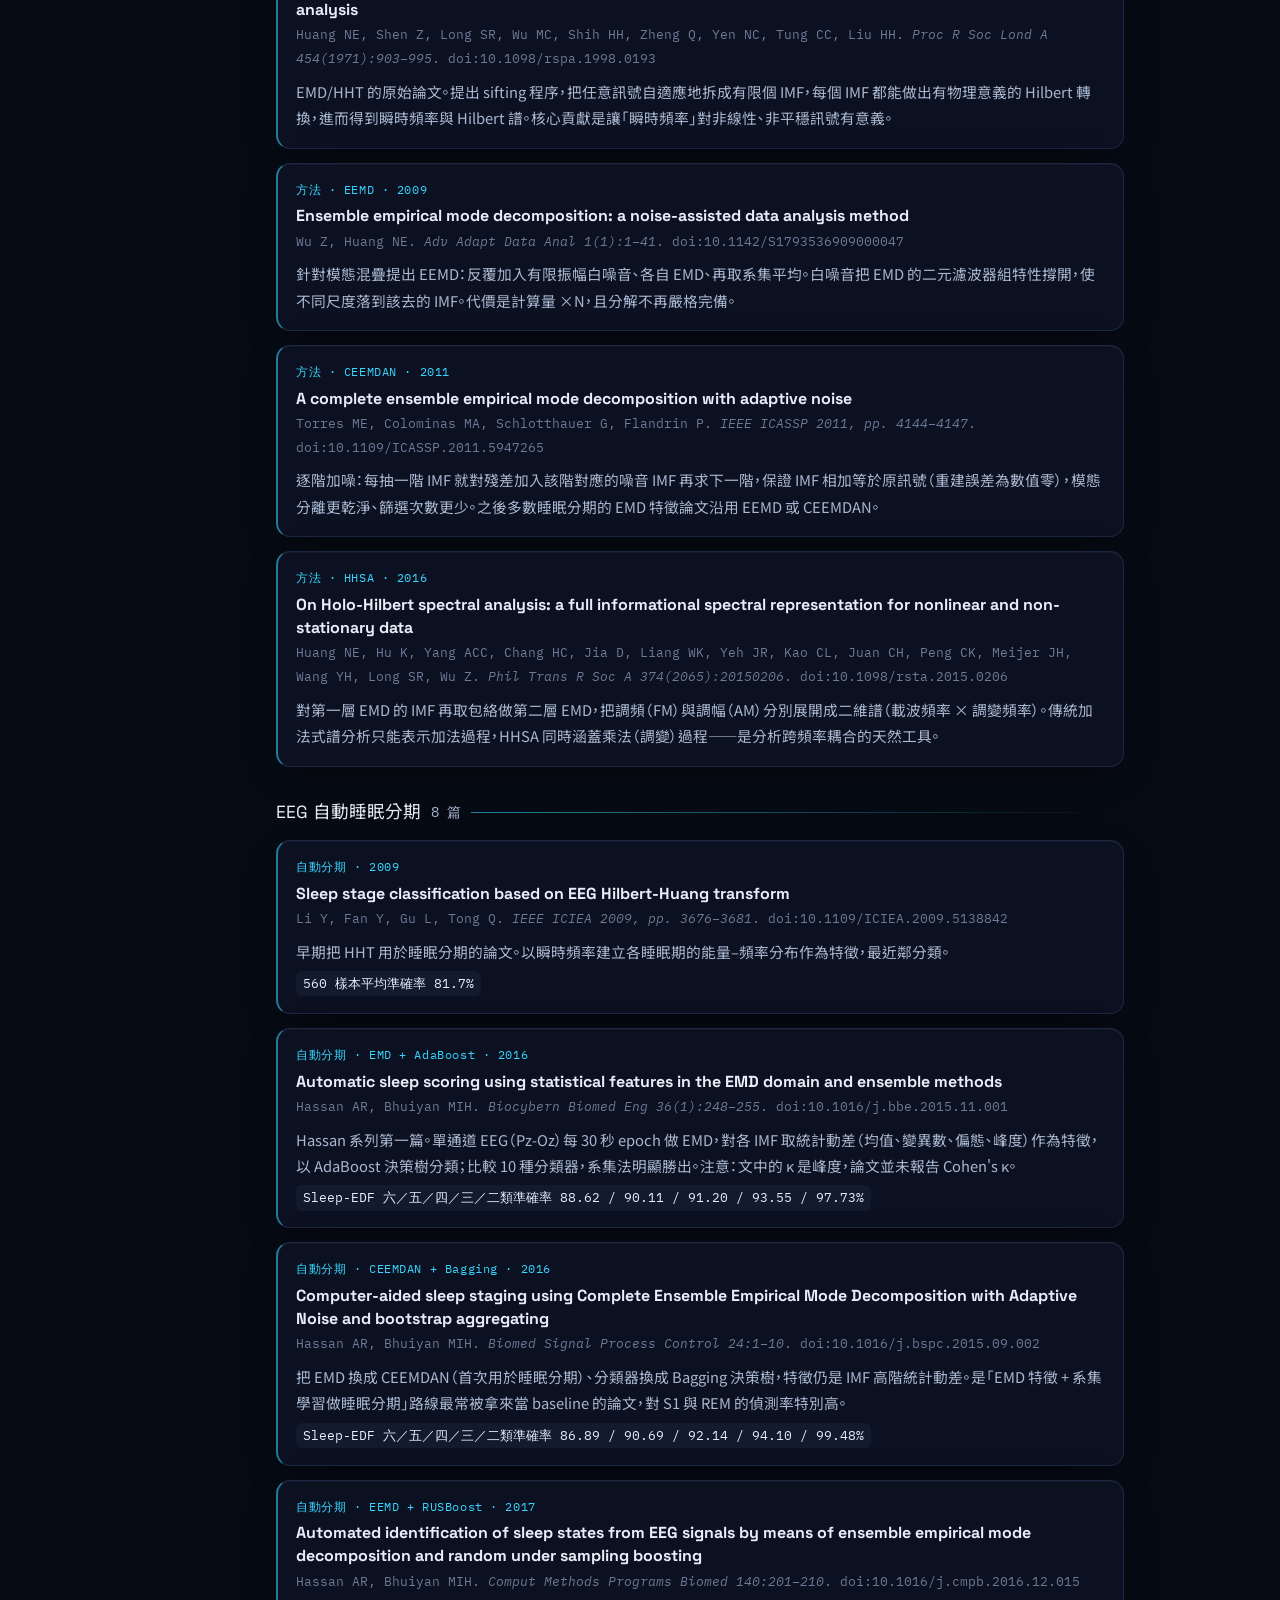
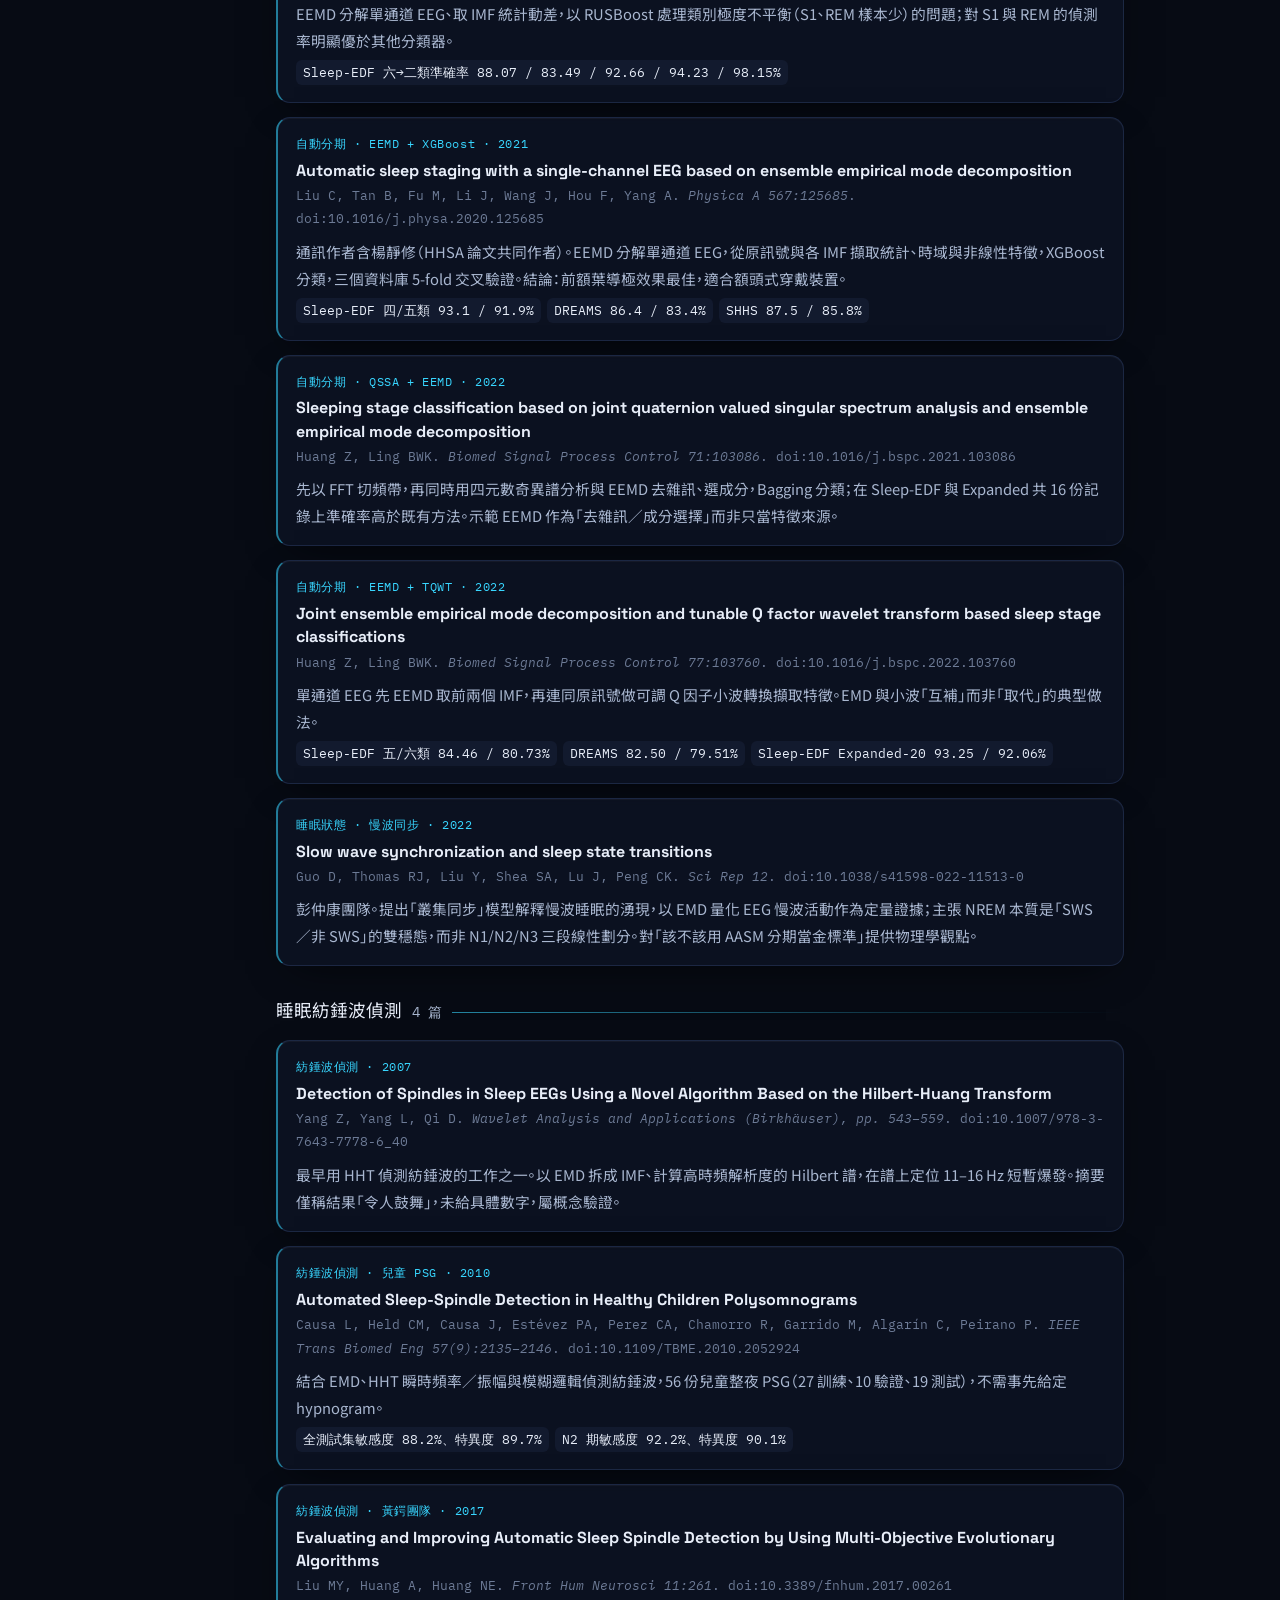
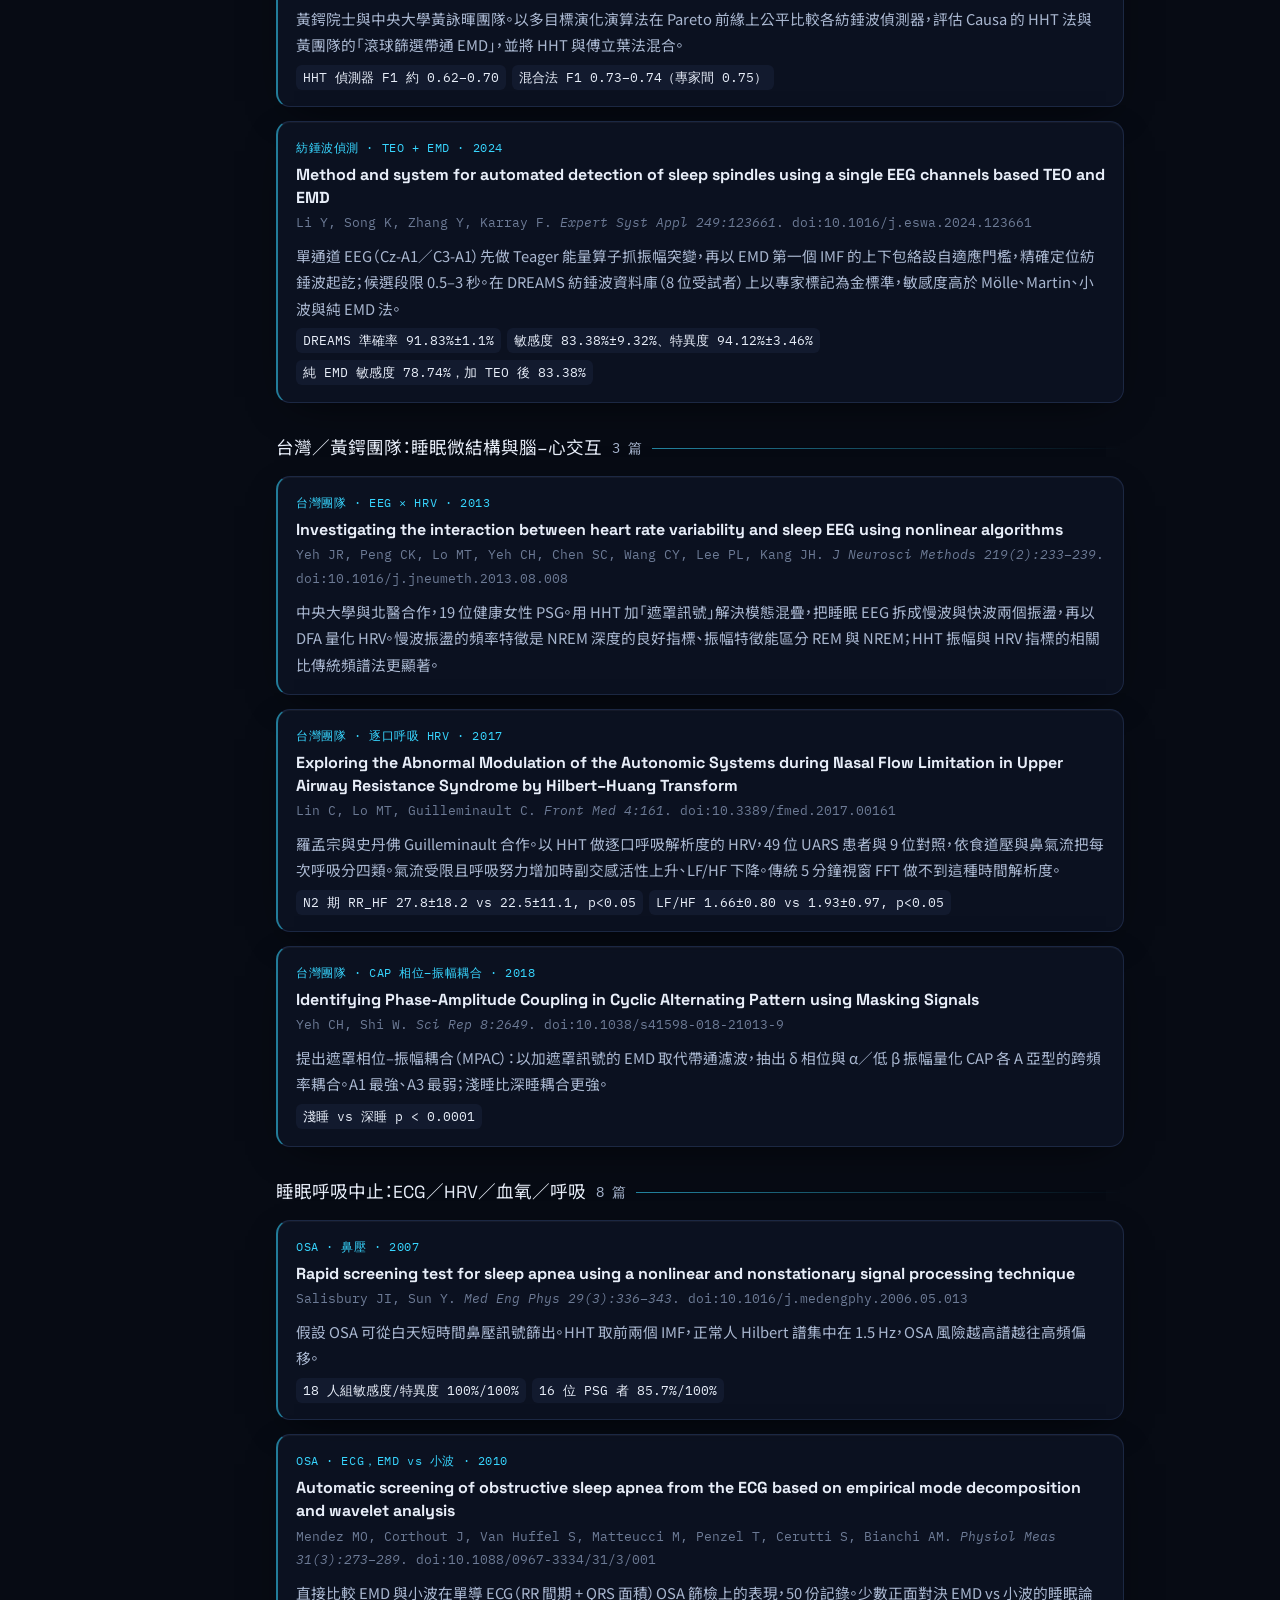
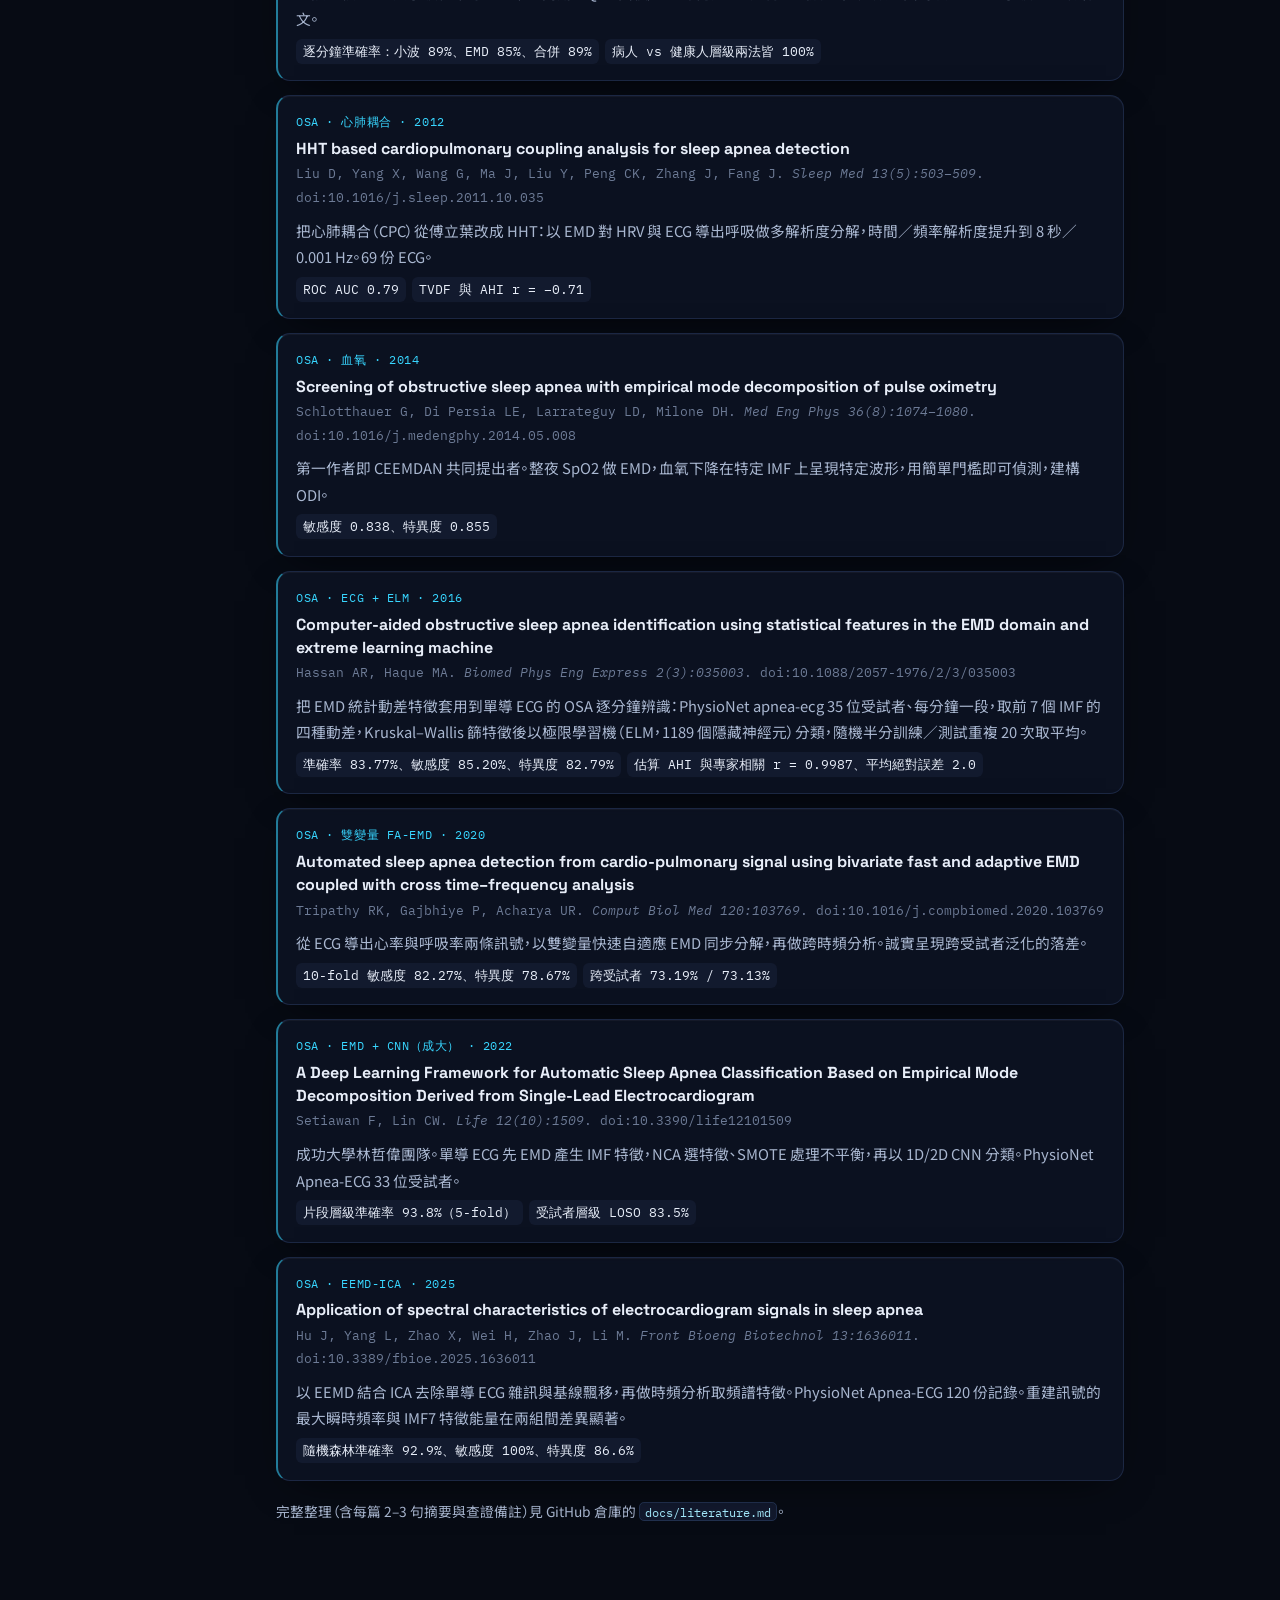
==== commit e0d9669e: "文案改寫:移除課堂脈絡,第八節改為「仍然開放的問題」、第九節改為方法取捨說明 Co-Authored-By: Claude Opus 5 (1M context) <noreply@anthropic" ====
--- a/site/index.html
+++ b/site/index.html
@@ -54,7 +54,7 @@
     <div><b>資料</b> PhysioNet Sleep-EDF（開放授權）</div>
     <div><b>演算法</b> Huang et al. 1998 原始 sifting 程序</div>
     <div><b>文獻</b> 27 篇，DOI 逐篇核對</div>
-    <div><b>用途</b> 9/24 黃鍔院士演講預習</div>
+    <div><b>實作</b> 瀏覽器端純 JavaScript，無外部函式庫</div>
   </div>
 </section>
 
@@ -276,9 +276,9 @@
 </section>
 
 <!-- ================= 8 ================= -->
-<section class="chapter fade" id="s8" data-title="意義、限制與問題">
+<section class="chapter fade" id="s8" data-title="意義、限制與開放問題">
   <div class="kicker">08 · 所以呢</div>
-  <h2>意義、限制，以及帶去 9/24 演講的問題</h2>
+  <h2>意義、限制，以及仍然開放的問題</h2>
 
   <h3>EMD 為什麼適合睡眠訊號</h3>
   <ul>
@@ -308,22 +308,23 @@
     </tbody>
   </table>
 
-  <div class="warn"><b>一個查證後的空白。</b>截至 2026 年 9 月 19 日、在本站的查證範圍內，我們<b>沒有找到</b>以 Holo-Hilbert 譜分析（HHSA）直接分析睡眠 EEG（例如慢波–紡錘波耦合、CAP）並發表於期刊的論文；HHSA 的生醫應用目前集中在麻醉、聽覺穩態反應與認知退化。Yeh &amp; Shi 2018 用遮罩 EMD 做 CAP 的相位–振幅耦合，是最接近的一步。這可能是我們查漏，也可能是真的缺口——正好可以在演講上問。</div>
-
-  <h3>可以帶去演講的問題</h3>
+  <div class="warn"><b>一個查證後的空白。</b>截至 2026 年 9 月 19 日、在本站的查證範圍內，我們<b>沒有找到</b>以 Holo-Hilbert 譜分析（HHSA）直接分析睡眠 EEG（例如慢波–紡錘波耦合、CAP）並發表於期刊的論文；HHSA 的生醫應用目前集中在麻醉、聽覺穩態反應與認知退化。Yeh &amp; Shi 2018 用遮罩 EMD 做 CAP 的相位–振幅耦合，是最接近的一步。這可能是查證的遺漏，也可能是真的缺口。</div>
+
+  <h3>仍然開放的問題</h3>
+  <p class="small">以下幾個問題，在本站查證的文獻範圍內沒有明確共識，或答案會直接影響方法怎麼用。</p>
   <div class="faq">
     <details><summary>HHSA 把 AM 與 FM 分開展開，在睡眠上最該先拿來看什麼？</summary><div class="a">慢波（0.5–2 Hz）調變紡錘波（11–16 Hz）振幅，是 NREM 記憶固化研究的核心現象；它是乘法式過程，理論上正是 HHSA 的主場。目前的 PAC 研究多用帶通濾波加 Hilbert，濾波器邊界是人為決定的。</div></details>
-    <details><summary>停止準則與端點處理有沒有「建議標準」？</summary><div class="a">Huang 1998 給的是 SD 0.2–0.3 的經驗範圍；後來也有 S-number 準則等。不同實作結果不同，跨研究比較困難。演講者本人怎麼看這件事？</div></details>
-    <details><summary>EEMD 的系集數與噪音振幅要怎麼選？</summary><div class="a">Wu &amp; Huang 2009 給了噪音振幅約 0.2 倍標準差、系集數數百的經驗值，並推導系集誤差 ∝ ε/√N。臨床上整夜多導 PSG 的計算成本能不能接受？</div></details>
+    <details><summary>停止準則與端點處理有沒有「建議標準」？</summary><div class="a">Huang 1998 給的是 SD 0.2–0.3 的經驗範圍；後來也有 S-number 準則等。不同實作結果不同，跨研究比較因此困難；這是 EMD 至今最常被批評的一點。</div></details>
+    <details><summary>EEMD 的系集數與噪音振幅要怎麼選？</summary><div class="a">Wu &amp; Huang 2009 給了噪音振幅約 0.2 倍標準差、系集數數百的經驗值，並推導系集誤差 ∝ ε/√N。但整夜多導 PSG 的計算成本是否還能接受，文獻少有實測。</div></details>
     <details><summary>單導額頭 EEG 加 EMD 特徵，離「居家睡眠分期」還有多遠？</summary><div class="a">Liu et al. 2021 在三個資料庫上得到前額導極最好的結果。這對穿戴式裝置與自製腦波儀是好消息，但跨受試者的泛化（Tripathy 2020 顯示 subject-specific 驗證會掉 10 個百分點）仍是問題。</div></details>
-    <details><summary>Guo 等人 2022 用 EMD 主張 NREM 是「SWS / 非 SWS」雙穩態，而不是 N1/N2/N3 三段。演講者同意嗎？</summary><div class="a">如果同意，AASM 分期作為金標準的地位會被質疑；那麼 EMD 特徵做「自動分期」時，是該去逼近人工分期，還是該去發現新的狀態？</div></details>
+    <details><summary>Guo 等人 2022 用 EMD 主張 NREM 是「SWS / 非 SWS」雙穩態，而不是 N1/N2/N3 三段。</summary><div class="a">若此說成立，AASM 分期作為金標準的地位就會被質疑；那麼 EMD 特徵做「自動分期」時，究竟該去逼近人工分期，還是該去發現資料本身的狀態結構？</div></details>
   </div>
 </section>
 
 <!-- ================= 9 ================= -->
 <section class="chapter fade" id="method" data-title="方法與透明度">
   <div class="kicker">09 · 方法與透明度</div>
-  <h2>資料、參數、驗證，以及與 AI 討論的紀錄</h2>
+  <h2>資料、參數與驗證</h2>
 
   <h3>資料</h3>
   <table class="tbl" id="method-data">
@@ -348,15 +349,15 @@
     </tbody>
   </table>
 
-  <h3>與 AI 討論後做的決定</h3>
-  <p class="small">這份作業要求「認真跟 AI 討論」。以下是討論中真正改變了做法的幾個節點，按時間順序。</p>
+  <h3>幾個方法上的取捨</h3>
+  <p class="small">這個網站有幾處可以走捷徑而沒有走。以下說明為什麼。</p>
   <ol class="small" style="line-height:1.9">
-    <li><strong>示範資料要真實，不要合成。</strong>最初的計畫是用正弦波疊出「像 N2 的訊號」。討論後決定：解釋一個「讓資料自己說話」的演算法，卻餵它人造資料，說服力不足；改用 PhysioNet 公開的整夜 PSG，並把選 epoch 的規則寫成程式、公開參數。合成訊號只留在兩處概念示意（chirp、間歇快波），且明確標示。</li>
-    <li><strong>有多少證據說多少話。</strong>文獻由 AI 先搜尋，再逐篇用 Crossref／PubMed API 核對 DOI；查不到原始摘要的數字先標「轉述／待確認」而不是拿掉或美化，之後再用學校訂閱讀全文逐一核實——結果真的抓到一個轉述錯誤（把峰度 κ 當成 Cohen's κ）。</li>
-    <li><strong>演算法以原文為準。</strong>SD 準則、IMF 兩條件、正交性指標都回到 Huang 1998 的章節與式號；原文沒規定的（端點處理）明說是實作選擇。</li>
-    <li><strong>把限制做成互動。</strong>與其用文字寫「EMD 有可重現性問題」，不如給一個 SD 滑桿讓人親手拉出不同結果；與其寫「模態混疊」，不如讓人看噪音把它撐開。</li>
-    <li><strong>整夜資料只做描述，不做分類。</strong>一個人一夜的資料訓練分類器沒有意義，也容易誤導；所以第 6 節只呈現特徵與分期的關係，並在顯眼處寫明它不是什麼。</li>
-    <li><strong>承認查證後的空白。</strong>沒找到 HHSA 直接用在睡眠 EEG 的期刊論文，就寫「沒找到」，並轉成演講上可以問的問題。</li>
+    <li><strong>示範資料用真實訊號，不用合成。</strong>用正弦波疊出「像 N2 的訊號」會簡單得多，但要解釋一個「讓資料自己說話」的演算法，卻餵它人造資料，說服力不足。這裡改用 PhysioNet 公開的整夜 PSG，並把挑選 epoch 的規則寫成程式、公開參數。合成訊號只留在兩處概念示意（chirp、間歇快波），且都明確標示。</li>
+    <li><strong>有多少證據說多少話。</strong>27 篇文獻逐篇以 Crossref／PubMed API 核對 DOI；效能數字一律回到論文原文，查不到全文的先標「待確認」而不是拿掉或美化，之後再逐一補讀核實。這個流程真的抓到一個長期被轉述的錯誤：Hassan 2016 常被引用的「Cohen's κ ≈ 0.82」，原文中的 κ 其實是峰度（kurtosis），該文並未報告 Cohen's κ。</li>
+    <li><strong>演算法以原文為準。</strong>SD 停止準則、IMF 的兩個條件、正交性指標都回到 Huang 1998 的章節與式號；原文沒有規定的部分（例如端點處理）明說是實作選擇，不假裝是標準。</li>
+    <li><strong>把限制做成可以親手操作的東西。</strong>與其用文字寫「EMD 有可重現性問題」，不如給一個 SD 滑桿，讓人自己拉出不同的分解結果；與其描述「模態混疊」，不如讓人看著噪音把混在一起的尺度撐開。</li>
+    <li><strong>整夜資料只做描述，不做分類。</strong>用一個人一夜的資料訓練分類器沒有統計意義，還容易讓人以為看到了泛化能力。所以第 6 節只呈現特徵與分期的關係，並在顯眼處寫明它不是什麼。</li>
+    <li><strong>承認查證後的空白。</strong>沒找到 HHSA 直接用於睡眠 EEG 的期刊論文，就寫「沒找到」，並把它列為開放問題，而不是含糊帶過或硬湊一篇相近的充數。</li>
   </ol>
 
   <h3>關於黃鍔院士（僅列可查證事實）</h3>
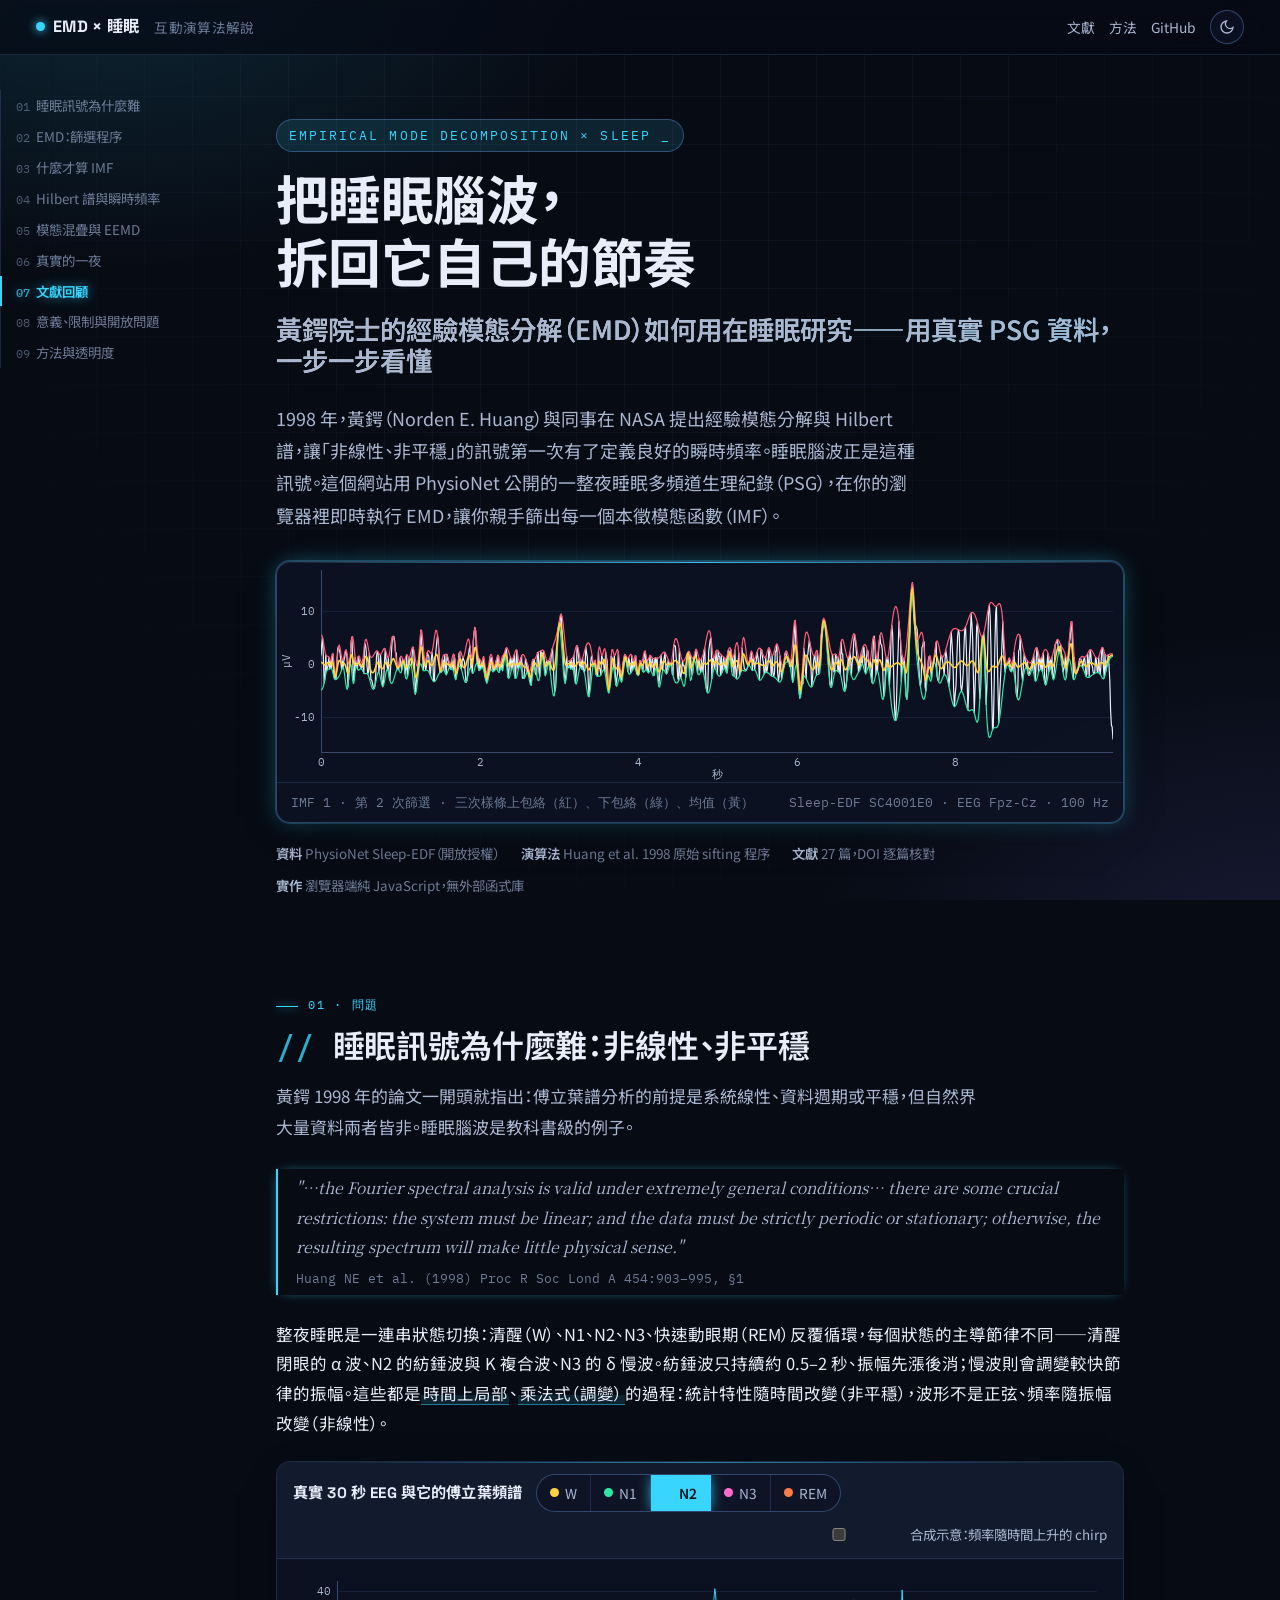
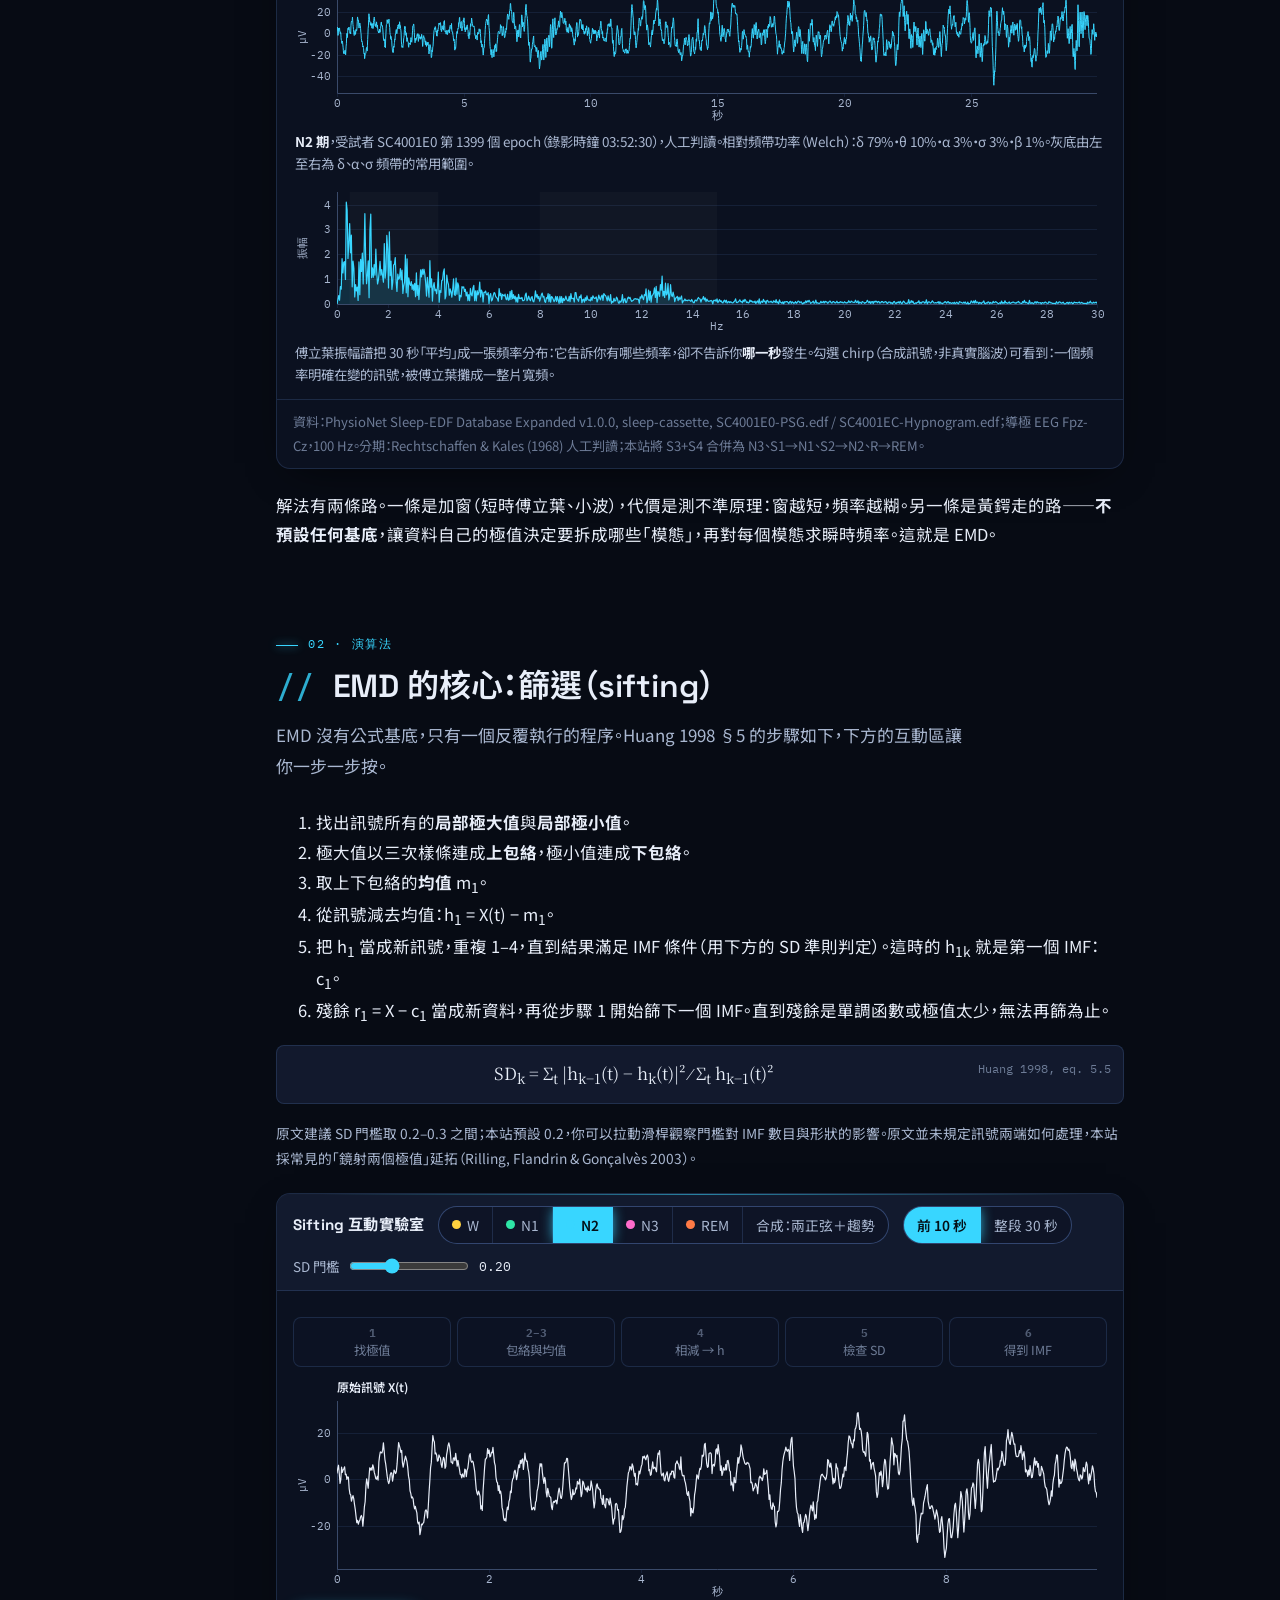
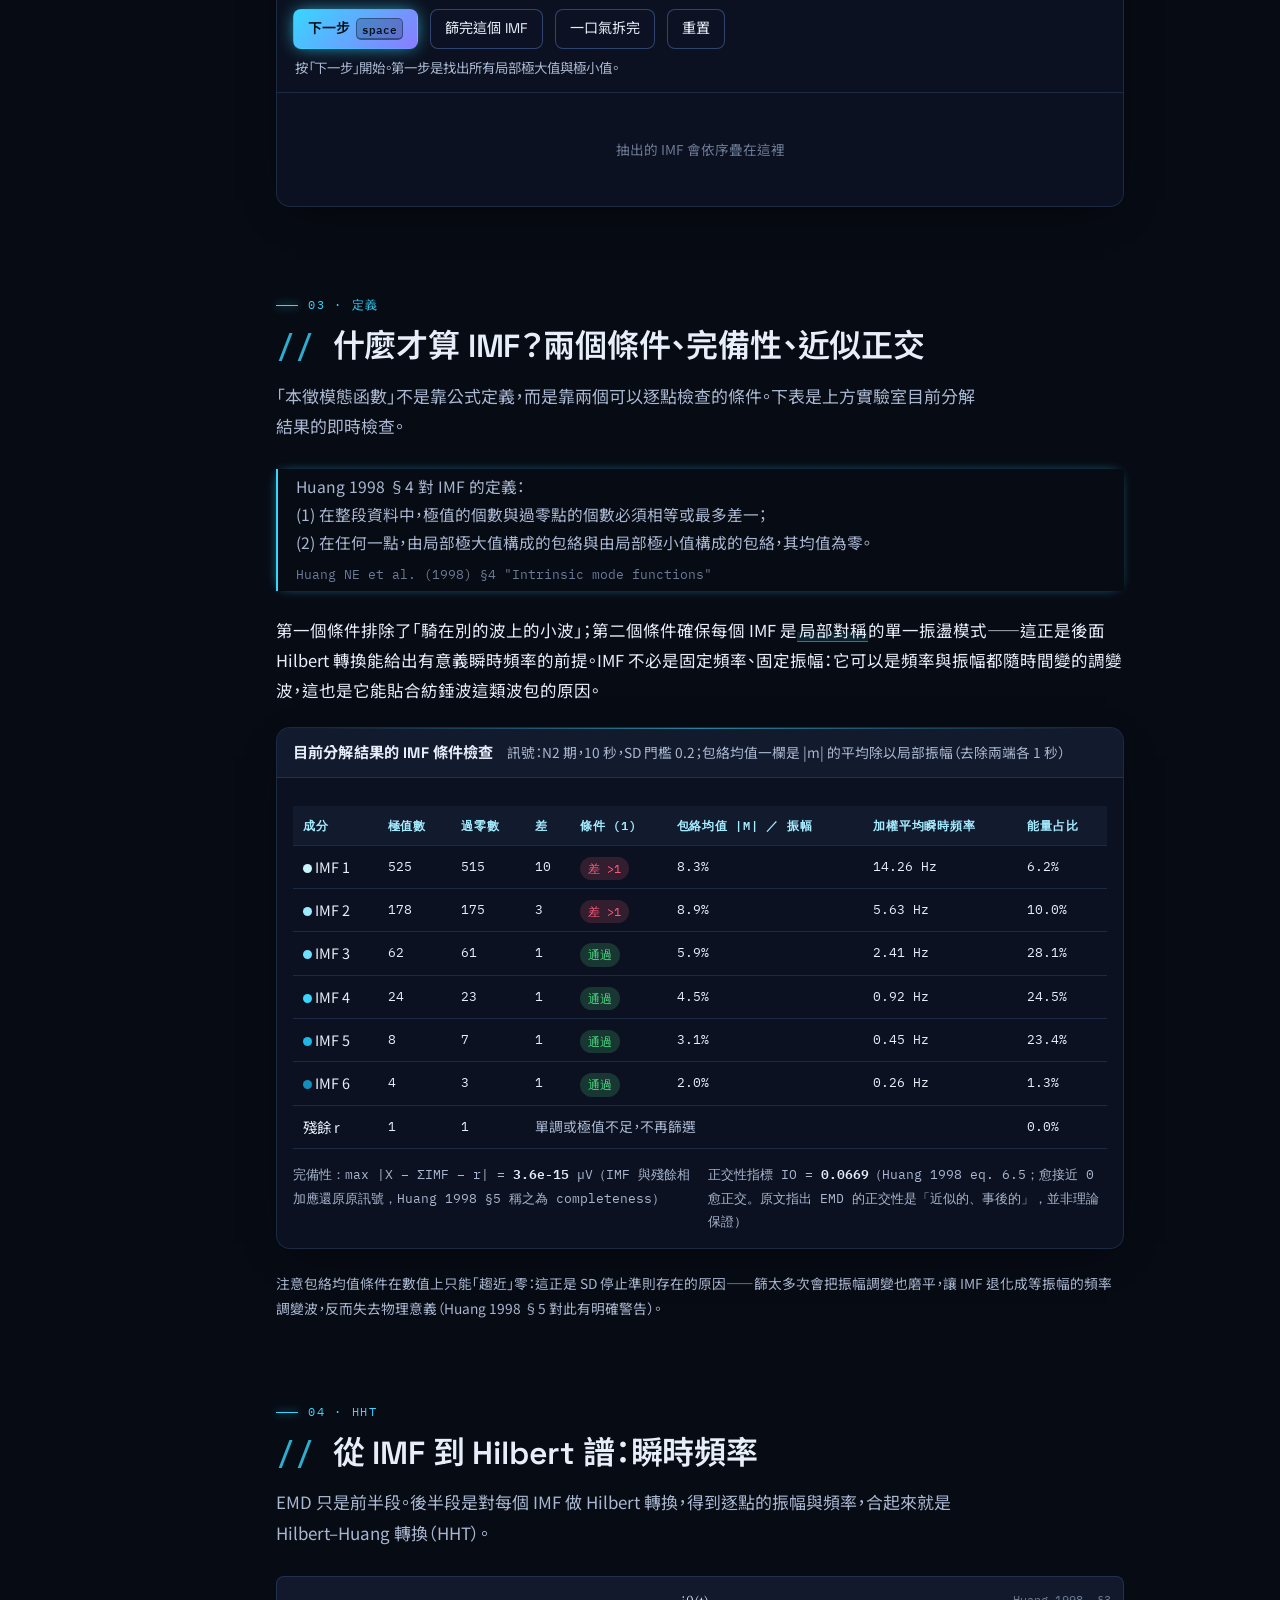
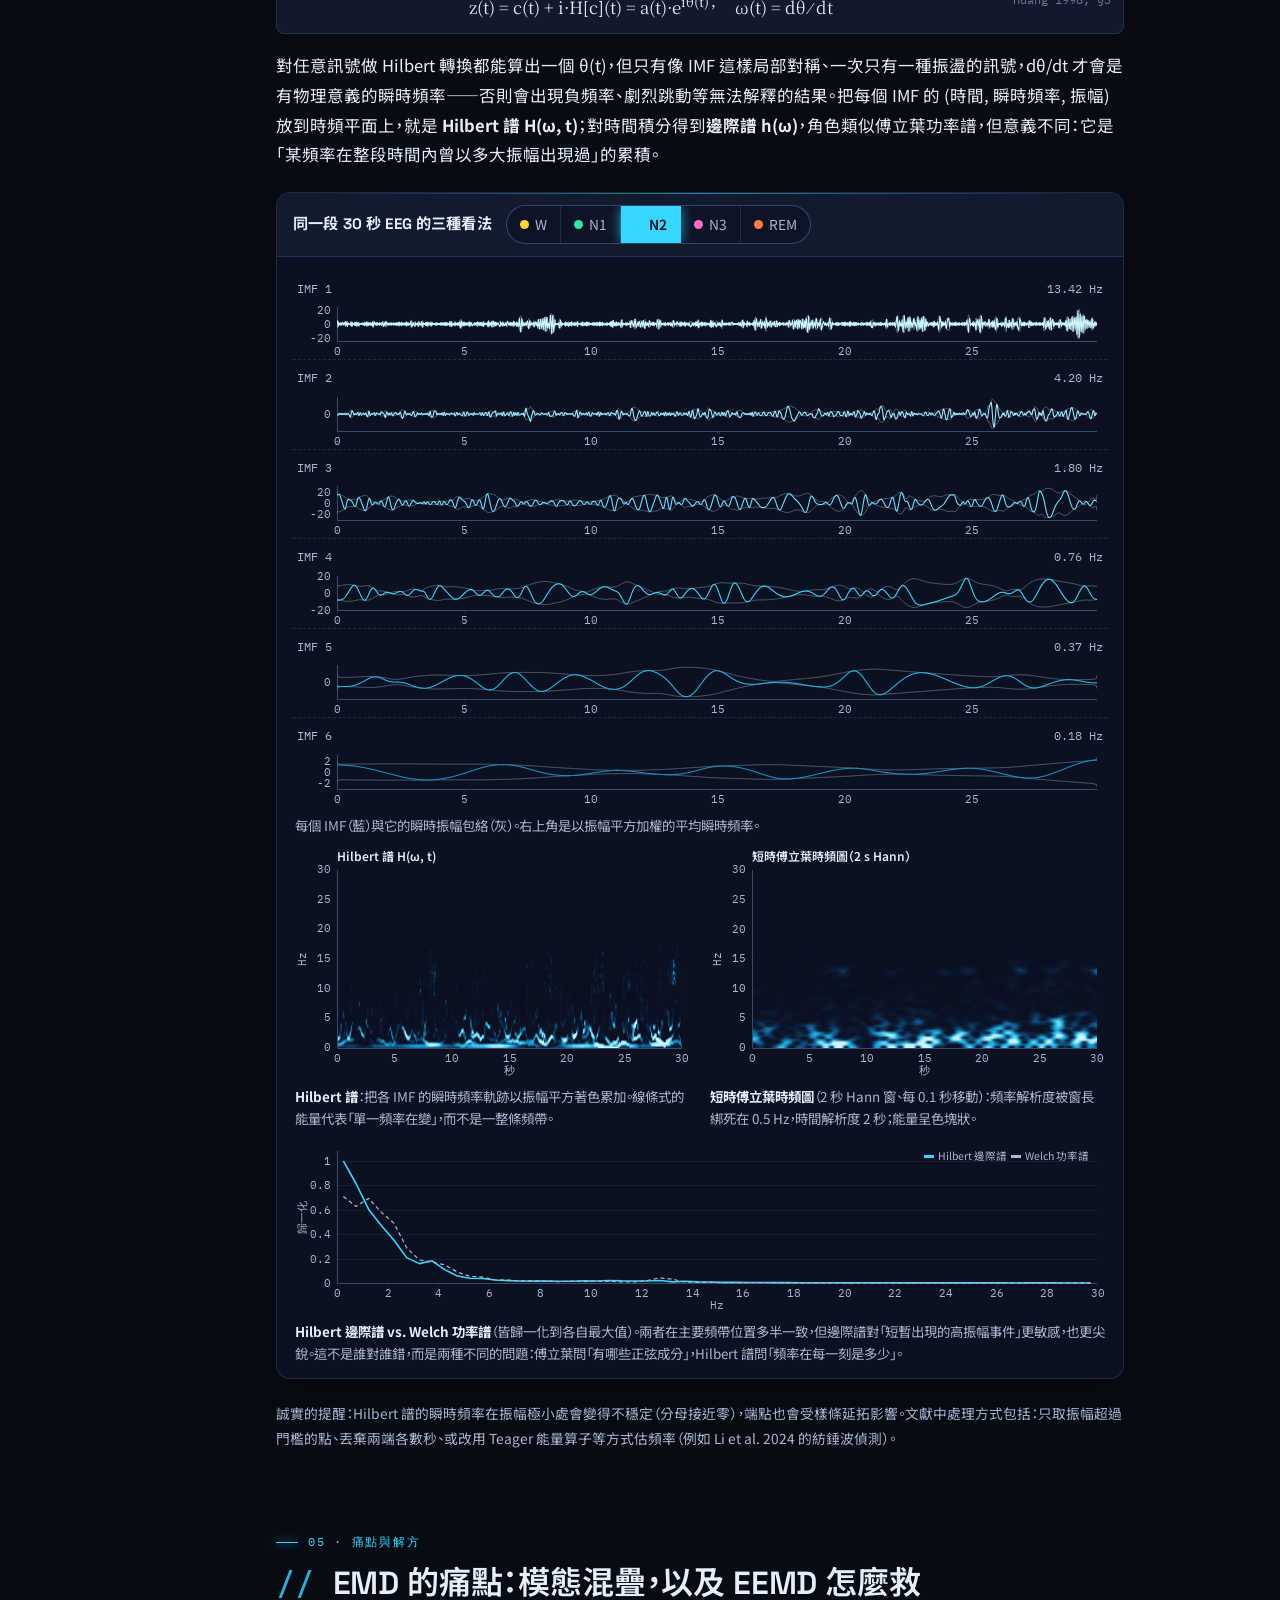
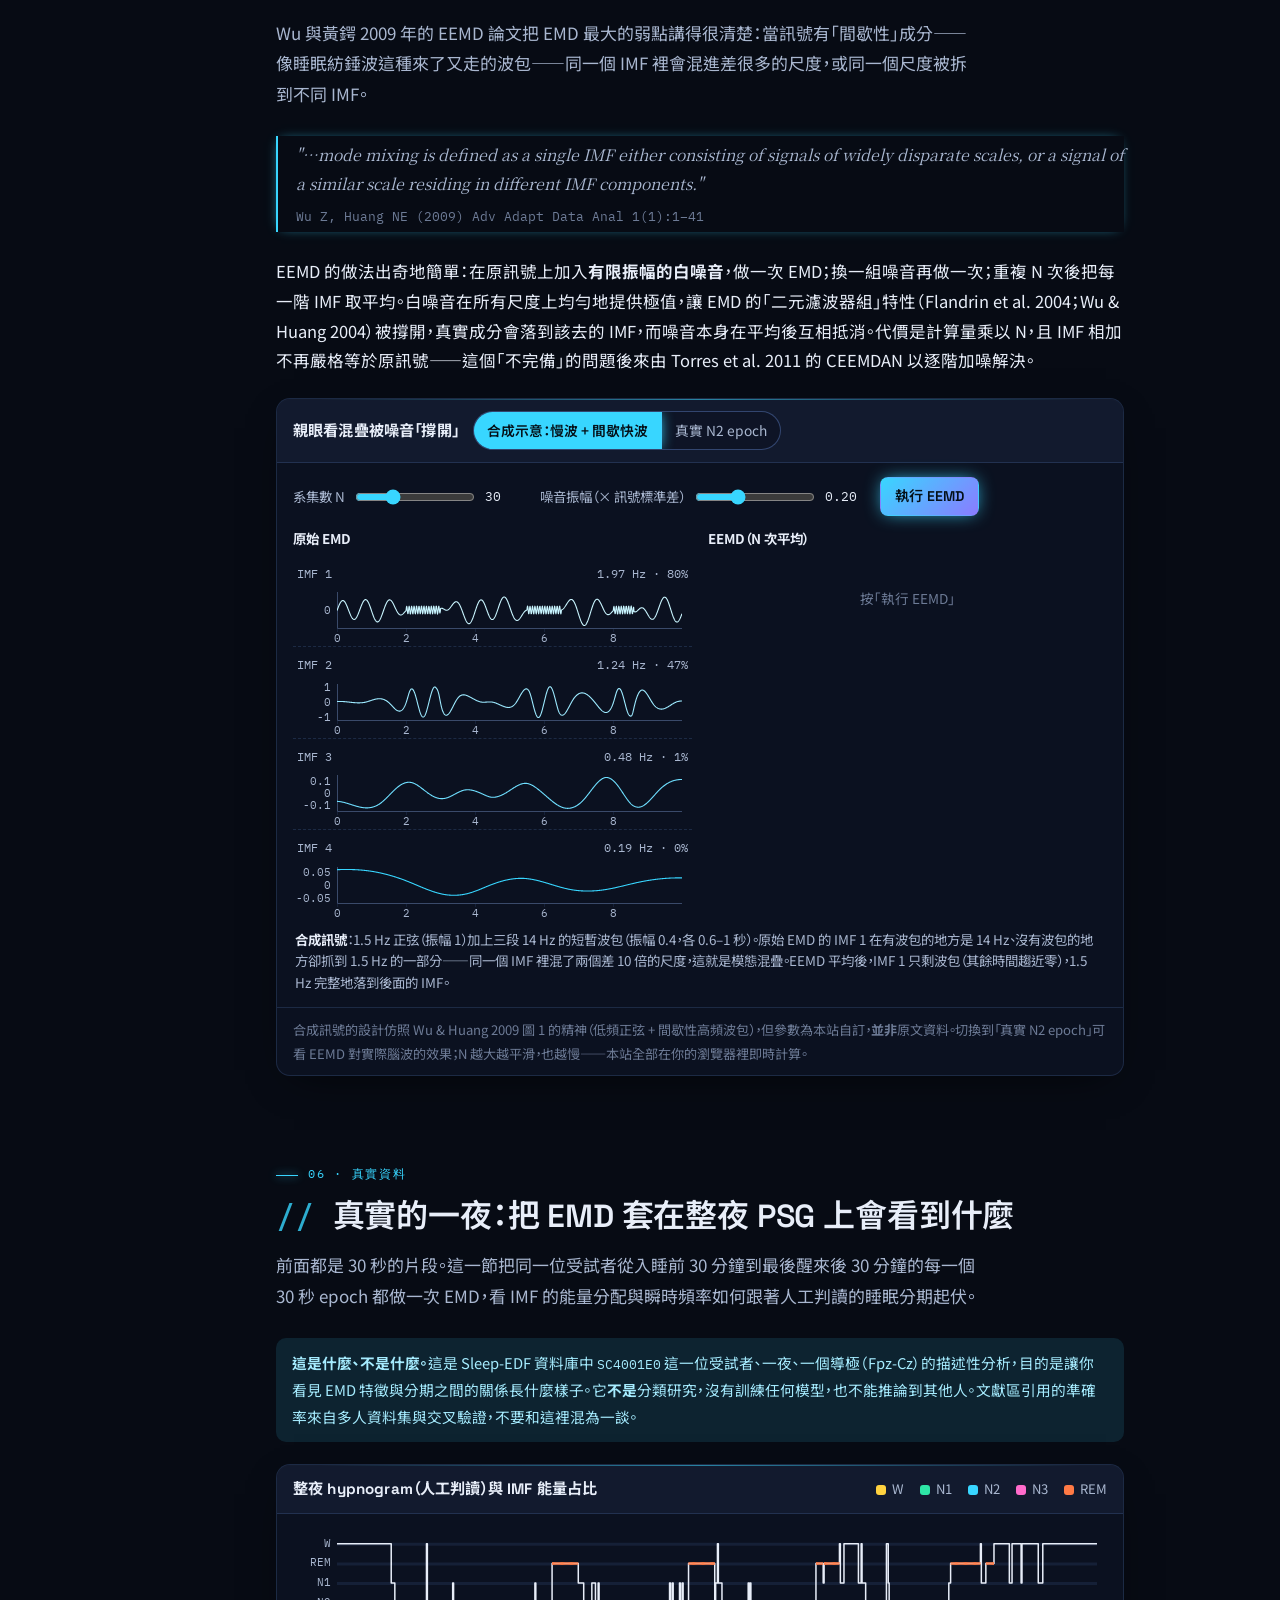
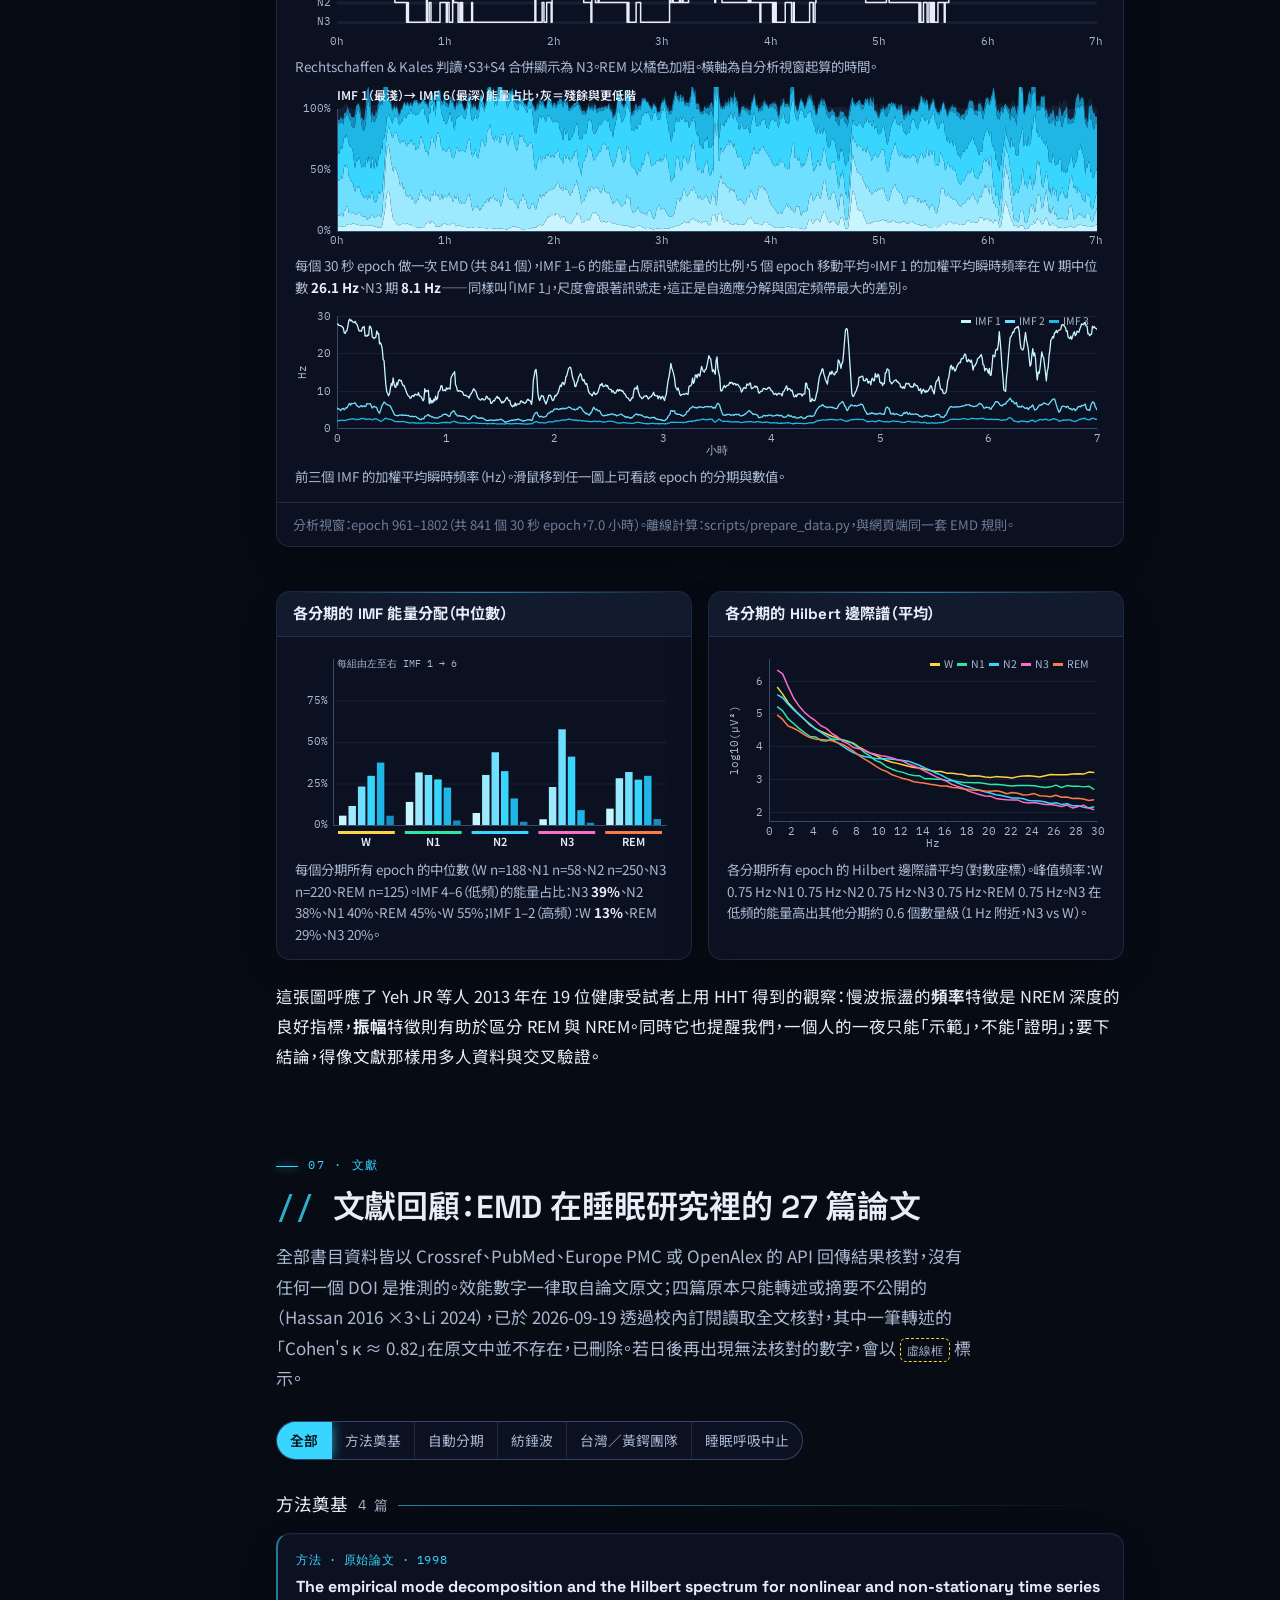
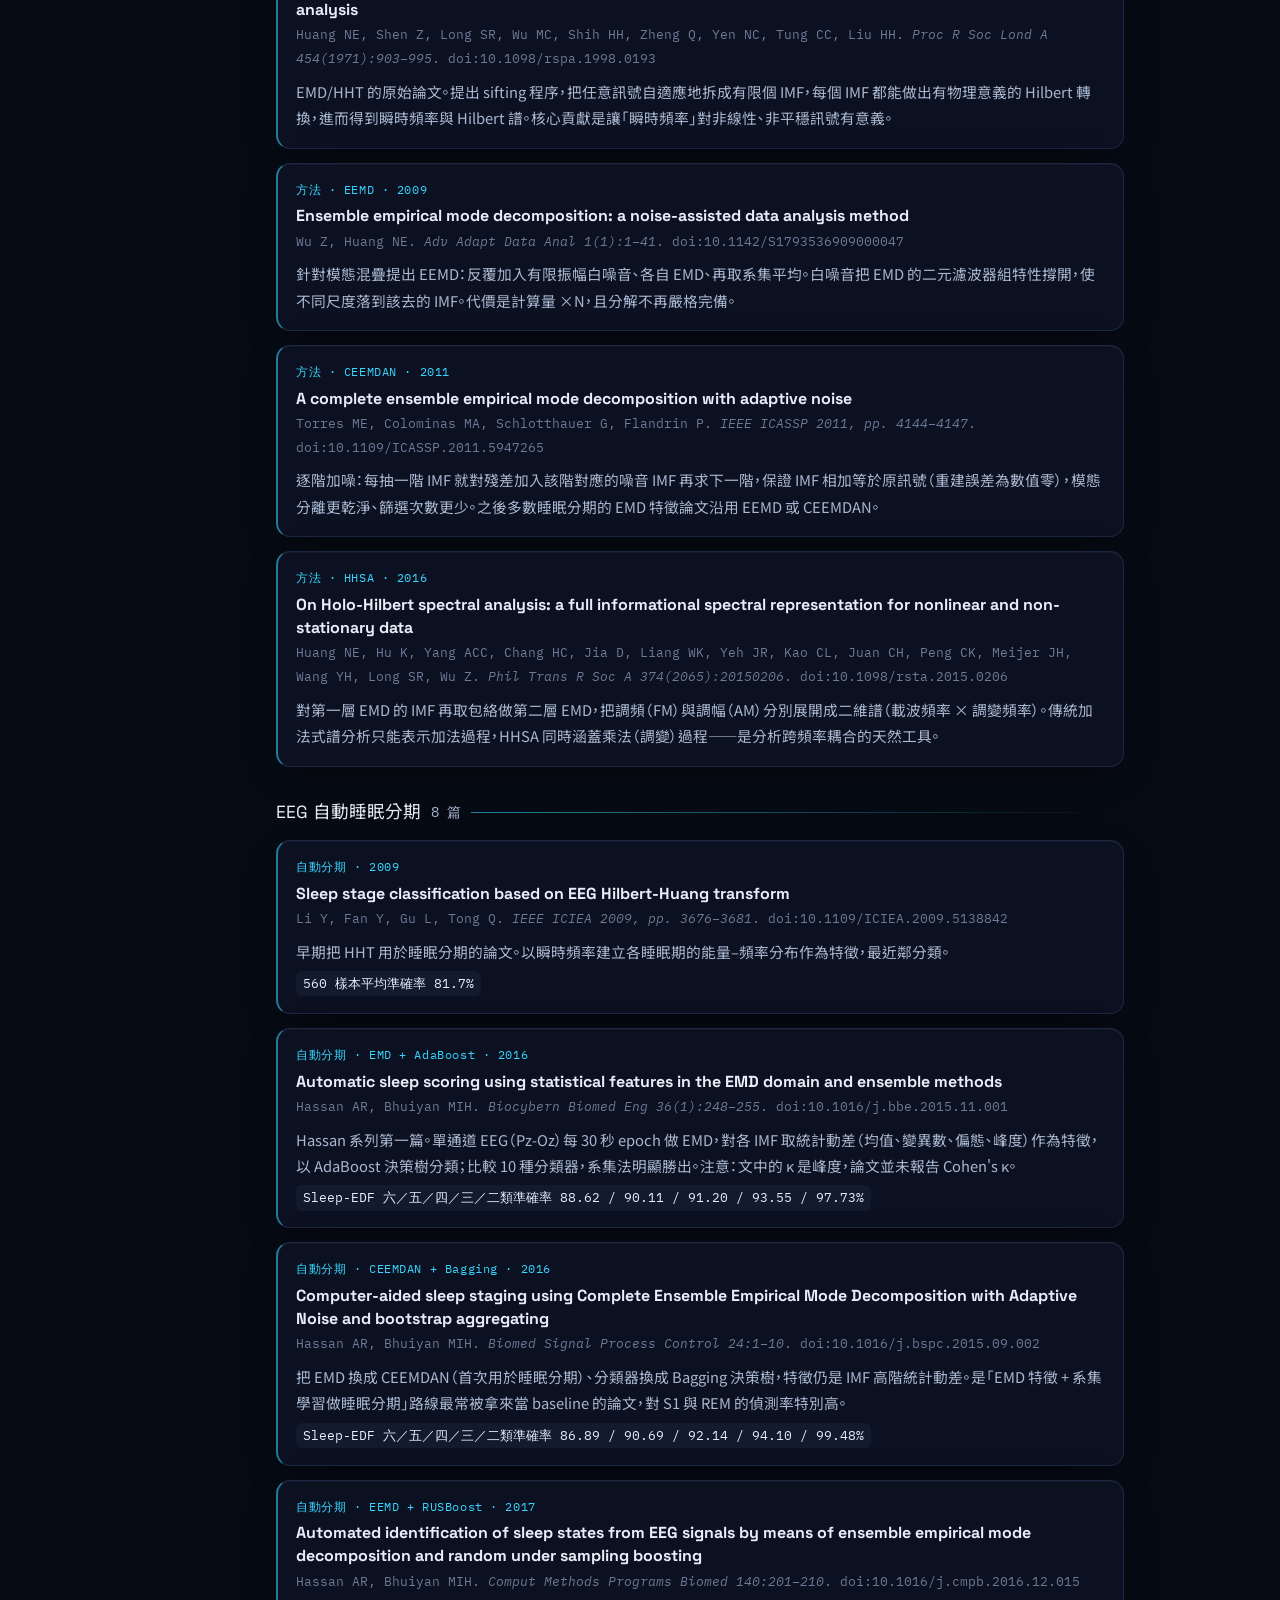
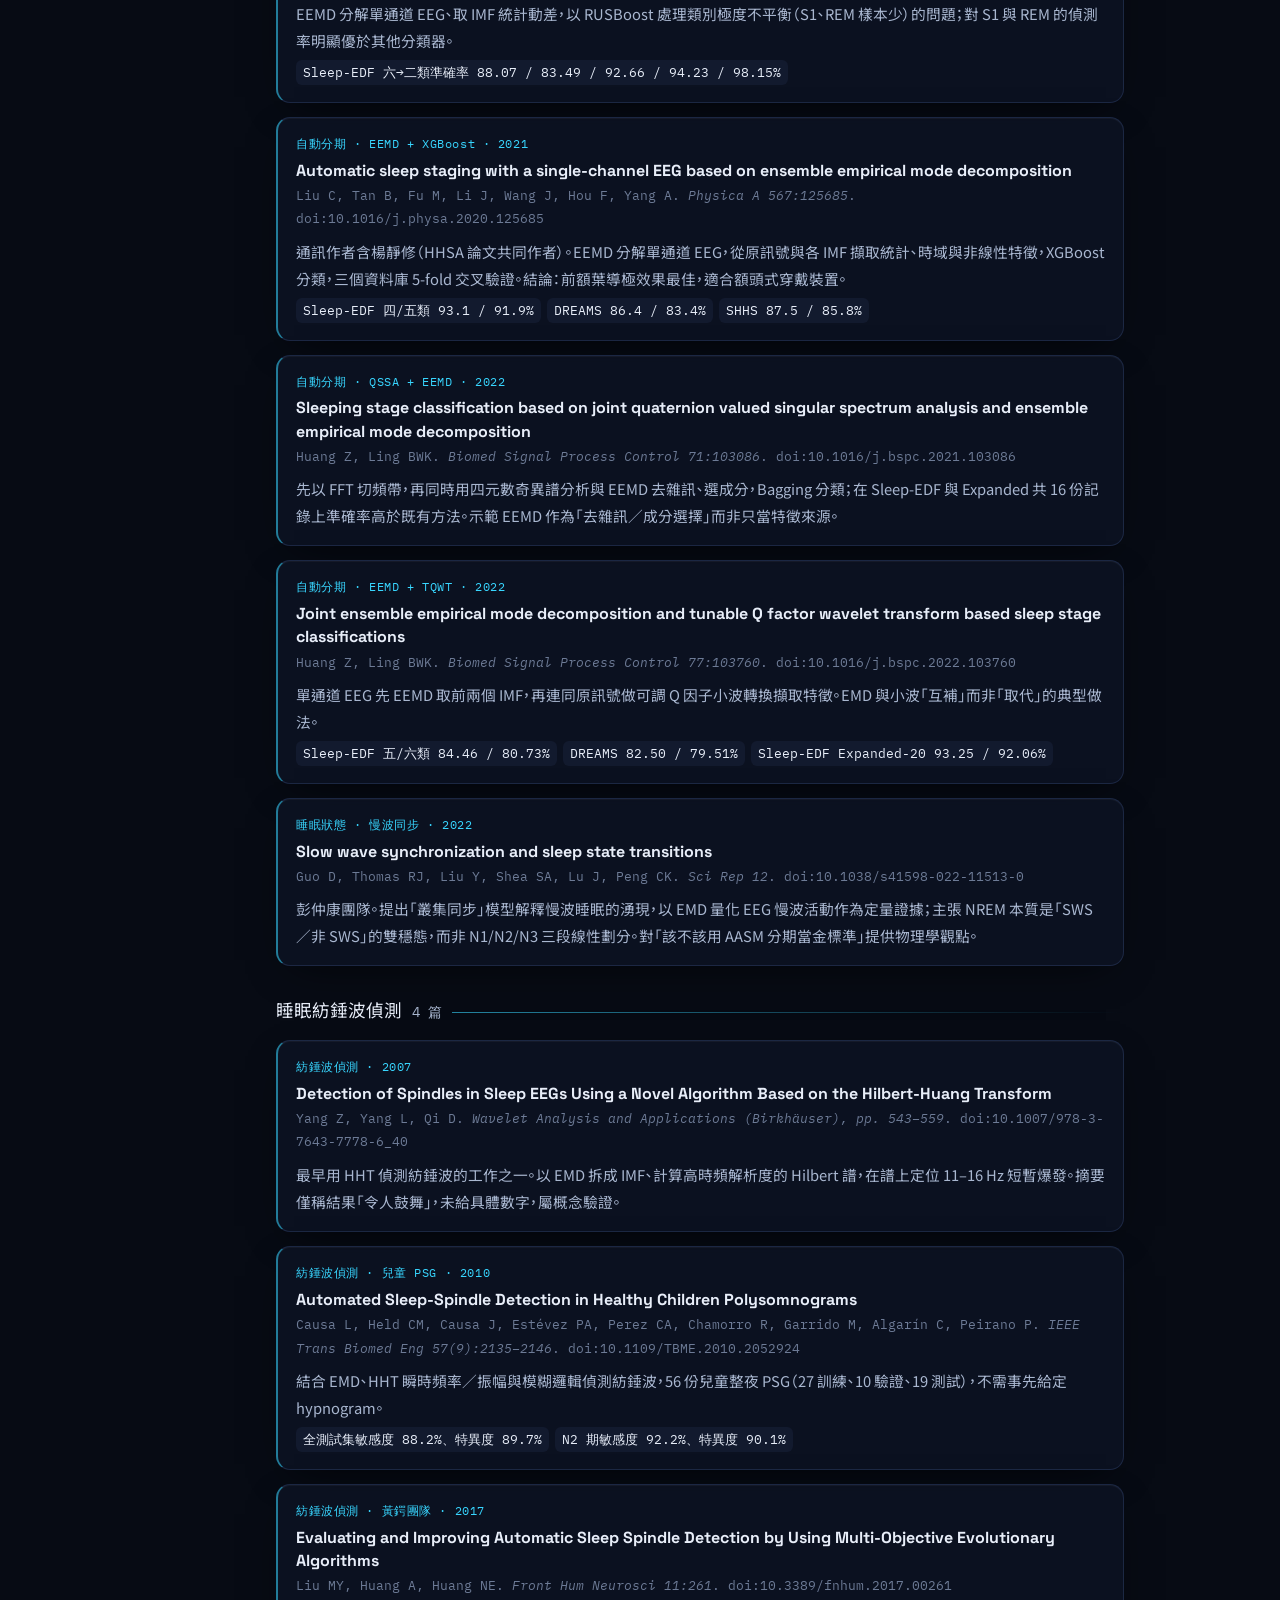
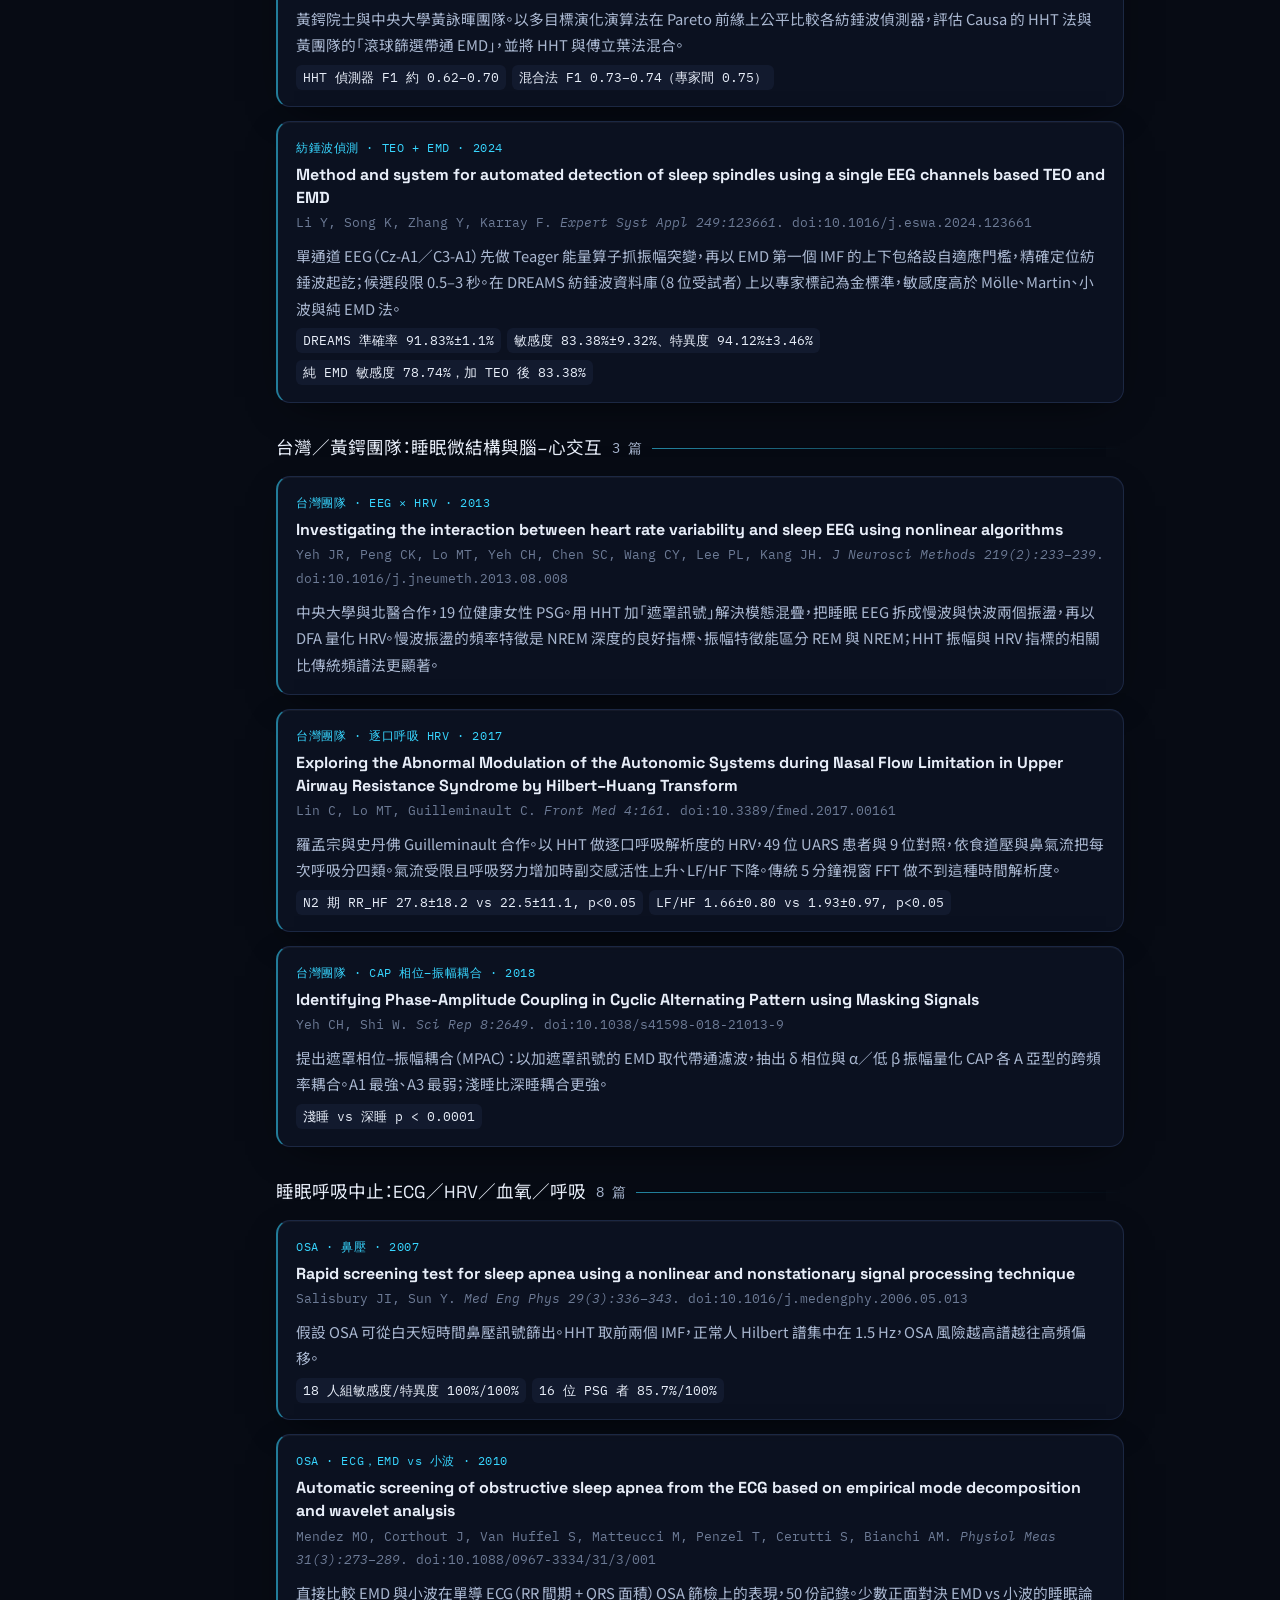
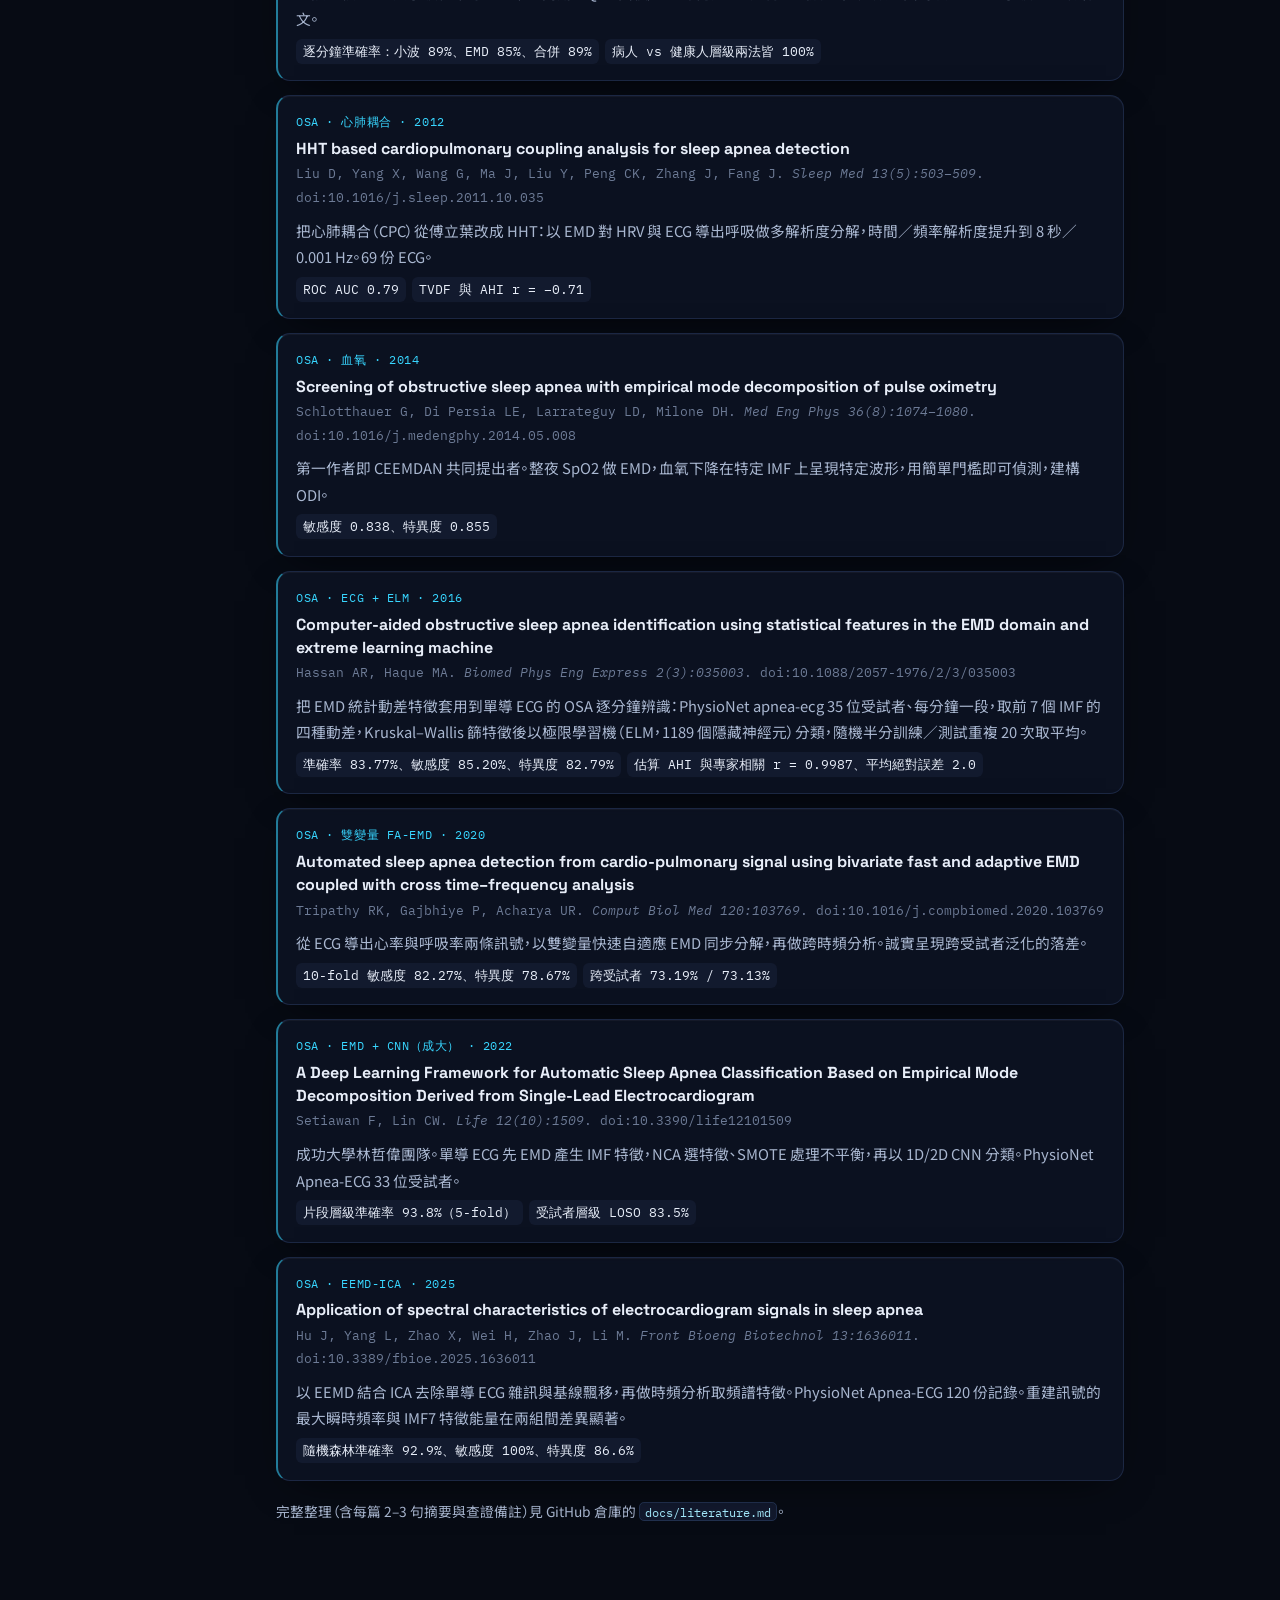
==== commit 9d4b32bd: "頁尾作者欄填入 K Lab Co-Authored-By: Claude Opus 5 (1M context) <noreply@anthropic.com>" ====
--- a/site/index.html
+++ b/site/index.html
@@ -371,7 +371,7 @@
     <div class="cols">
       <div>
         <div style="font-family:var(--font-serif);font-weight:700;color:var(--text-primary);margin-bottom:6px">EMD × 睡眠：互動演算法解說</div>
-        <div>作者：<span id="author">〔請填入姓名〕</span>・國立陽明交通大學・2026 年 9 月</div>
+        <div>作者：<span id="author">K Lab</span>・國立陽明交通大學・2026 年 9 月</div>
         <div style="margin-top:6px">原始碼：<a id="gh-link2" href="https://github.com/chiayumd15/emd-sleep" target="_blank" rel="noopener">github.com/chiayumd15/emd-sleep</a>・以 Claude Code 協作完成，所有內容經人工核對。</div>
       </div>
       <div>
